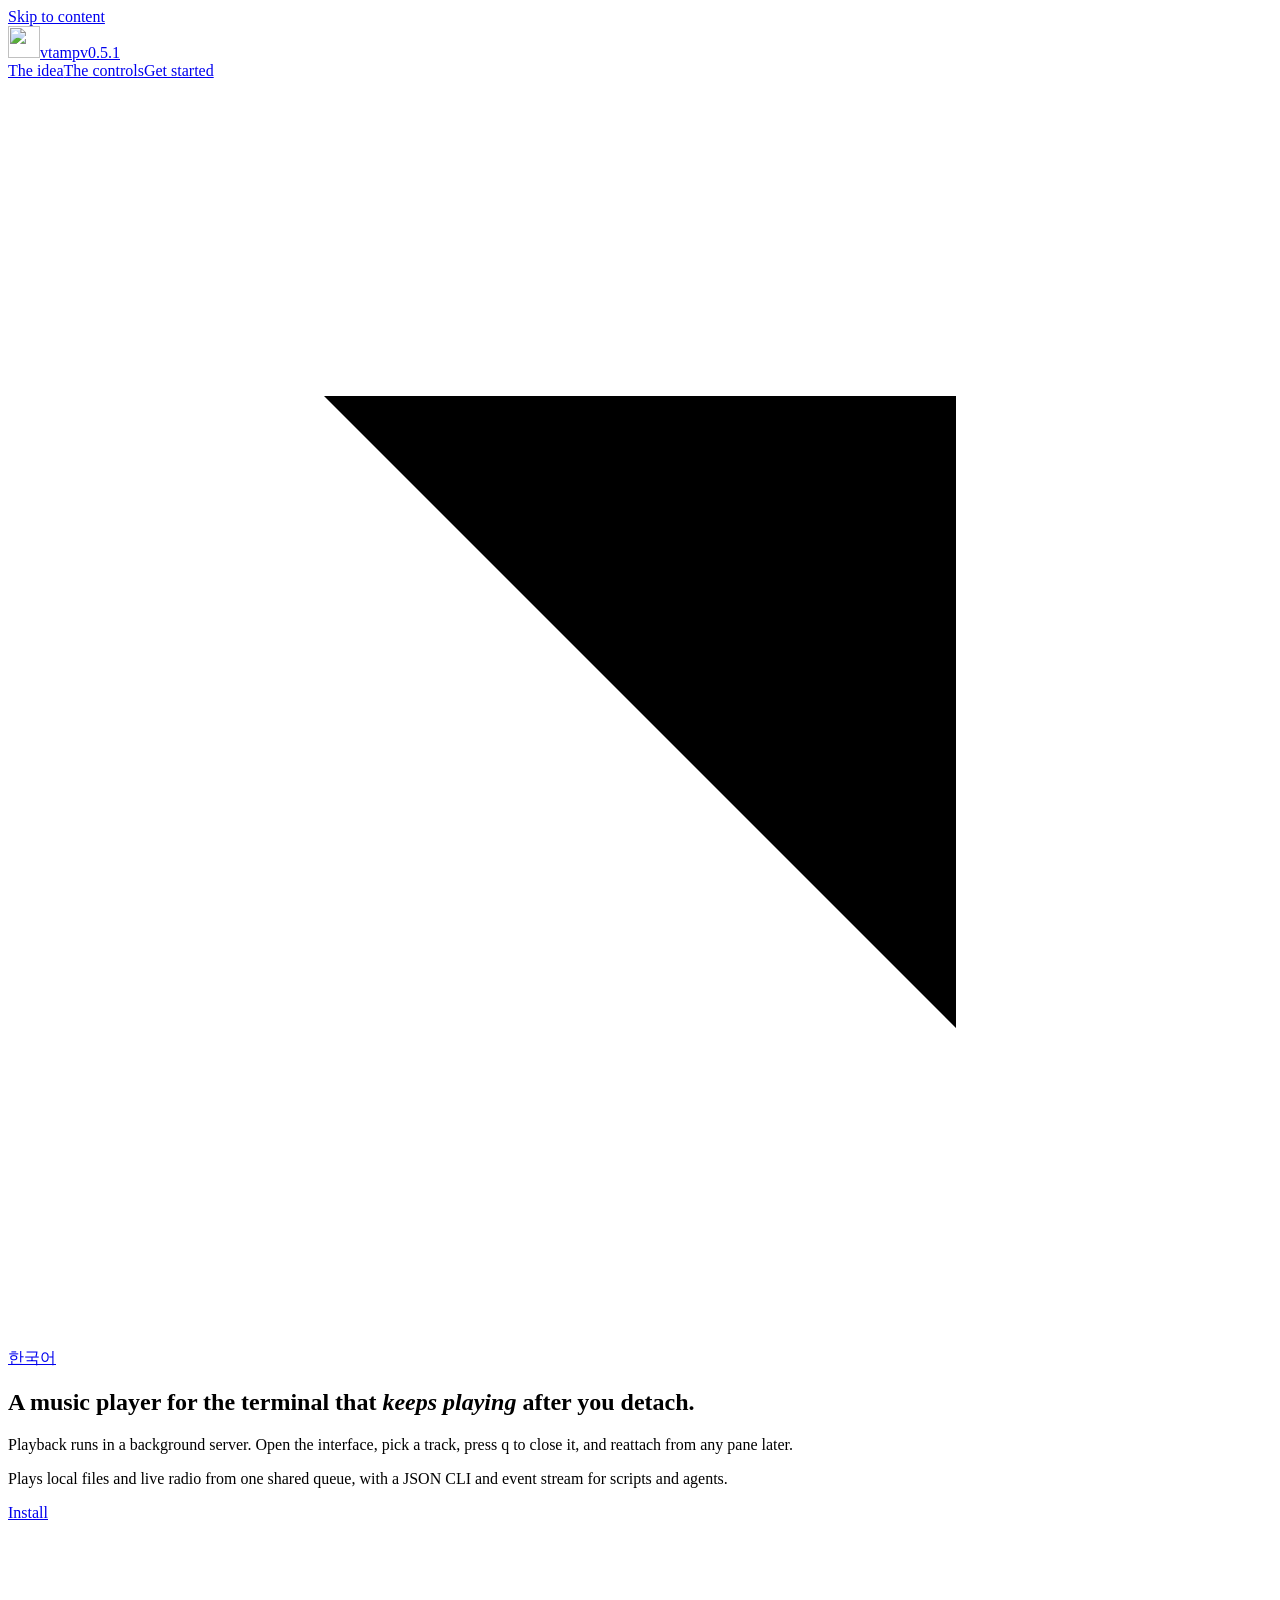
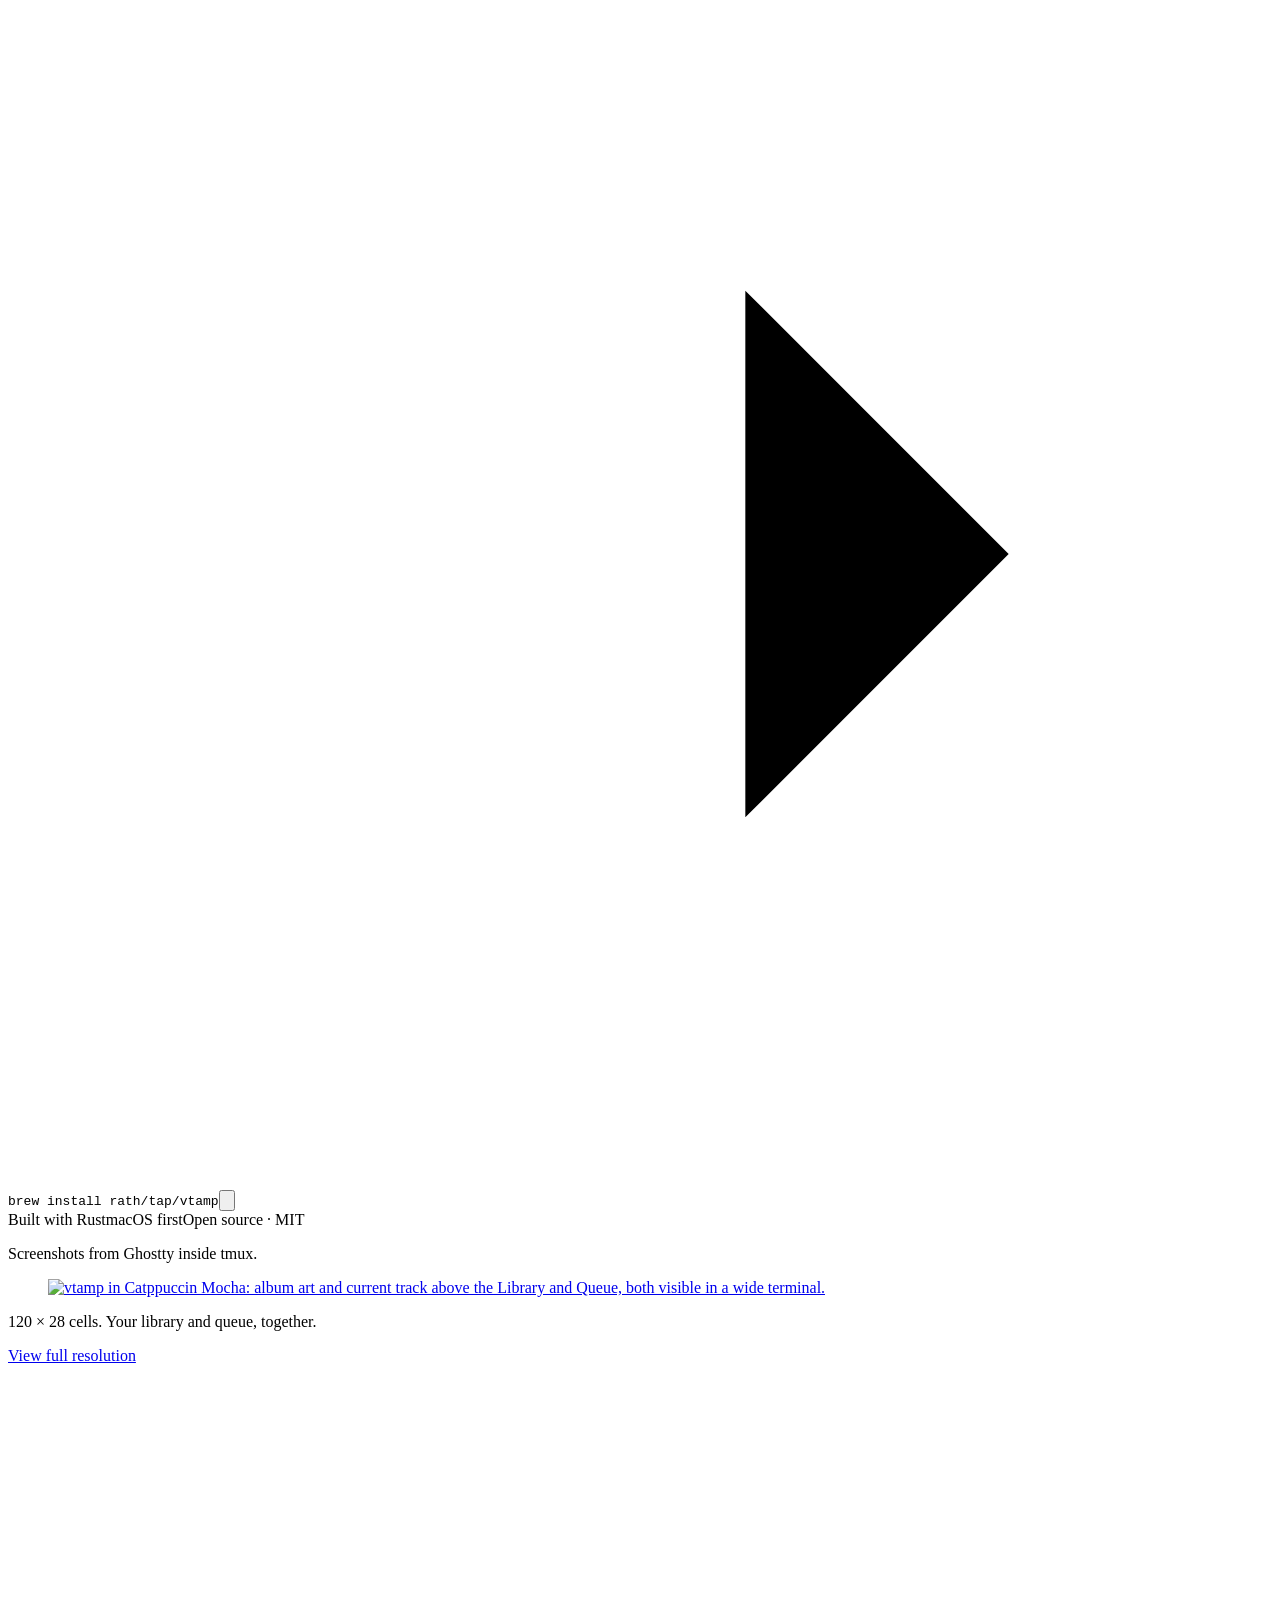
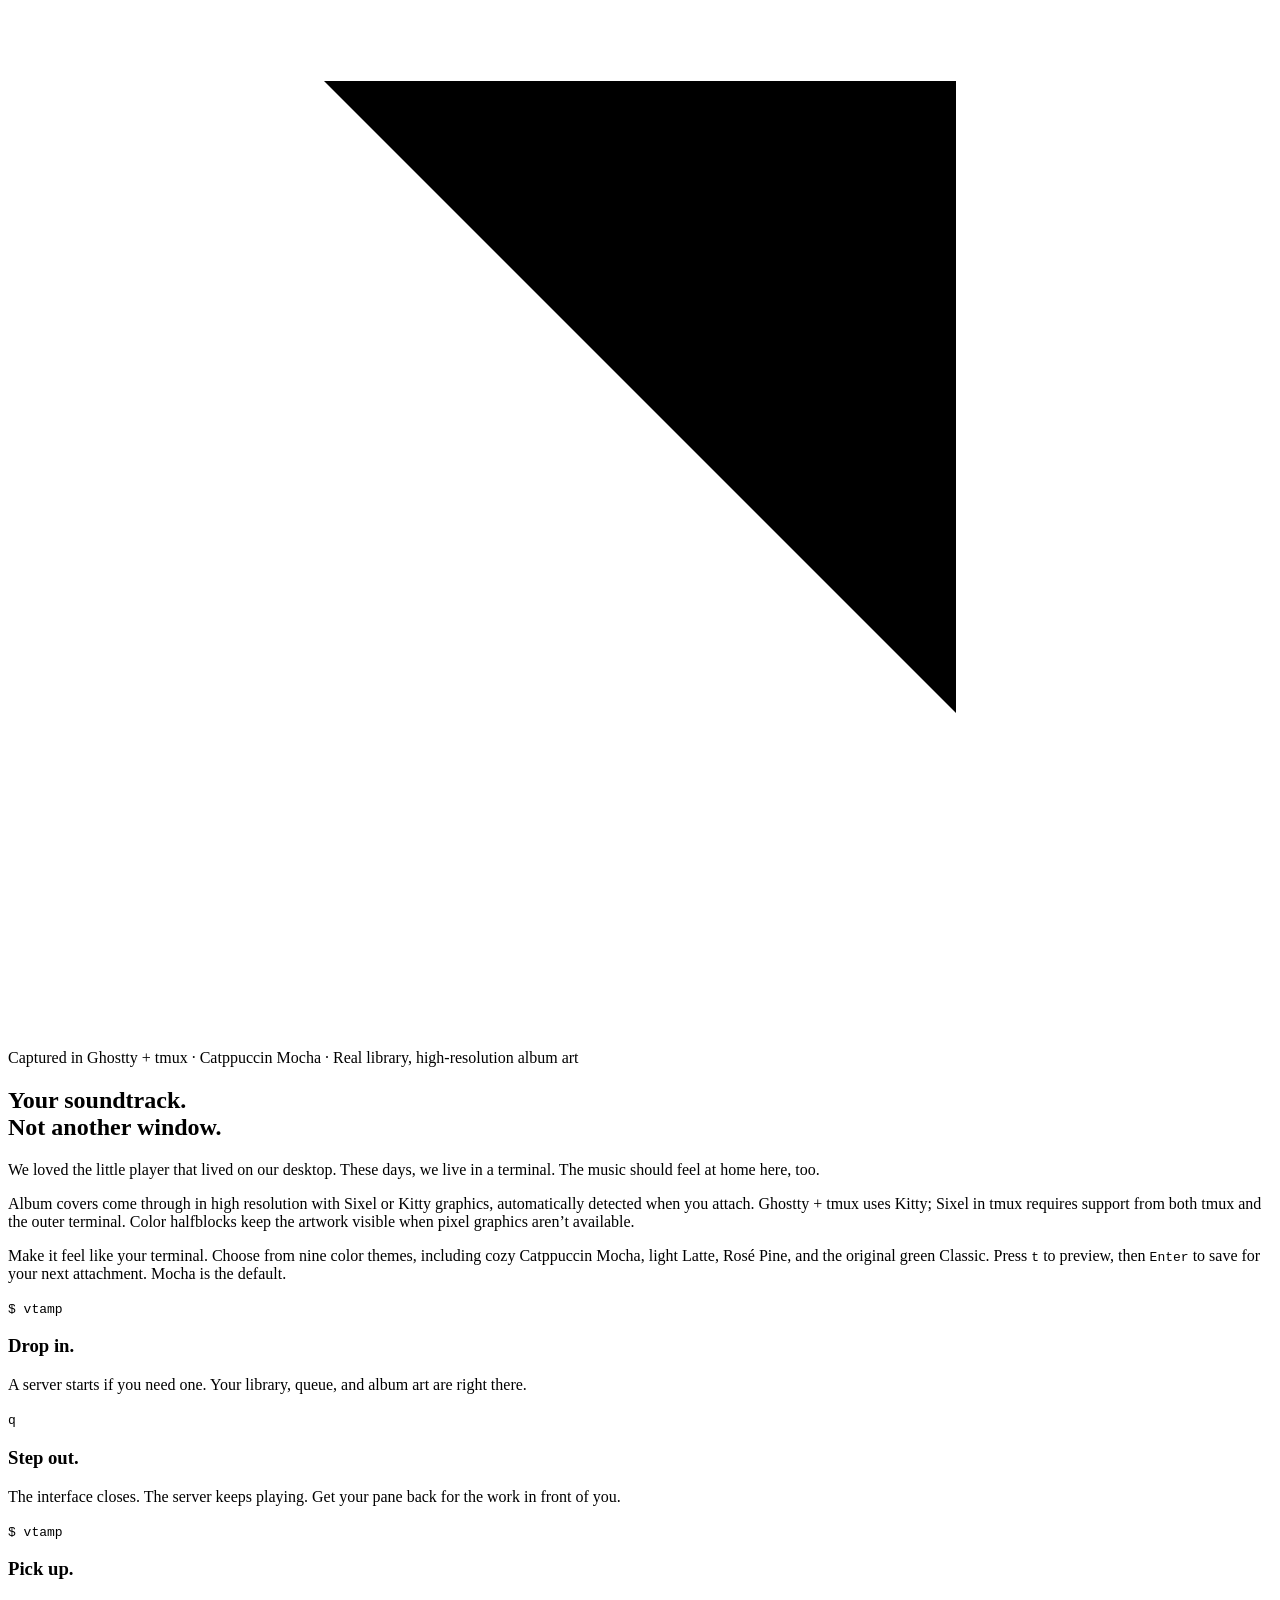
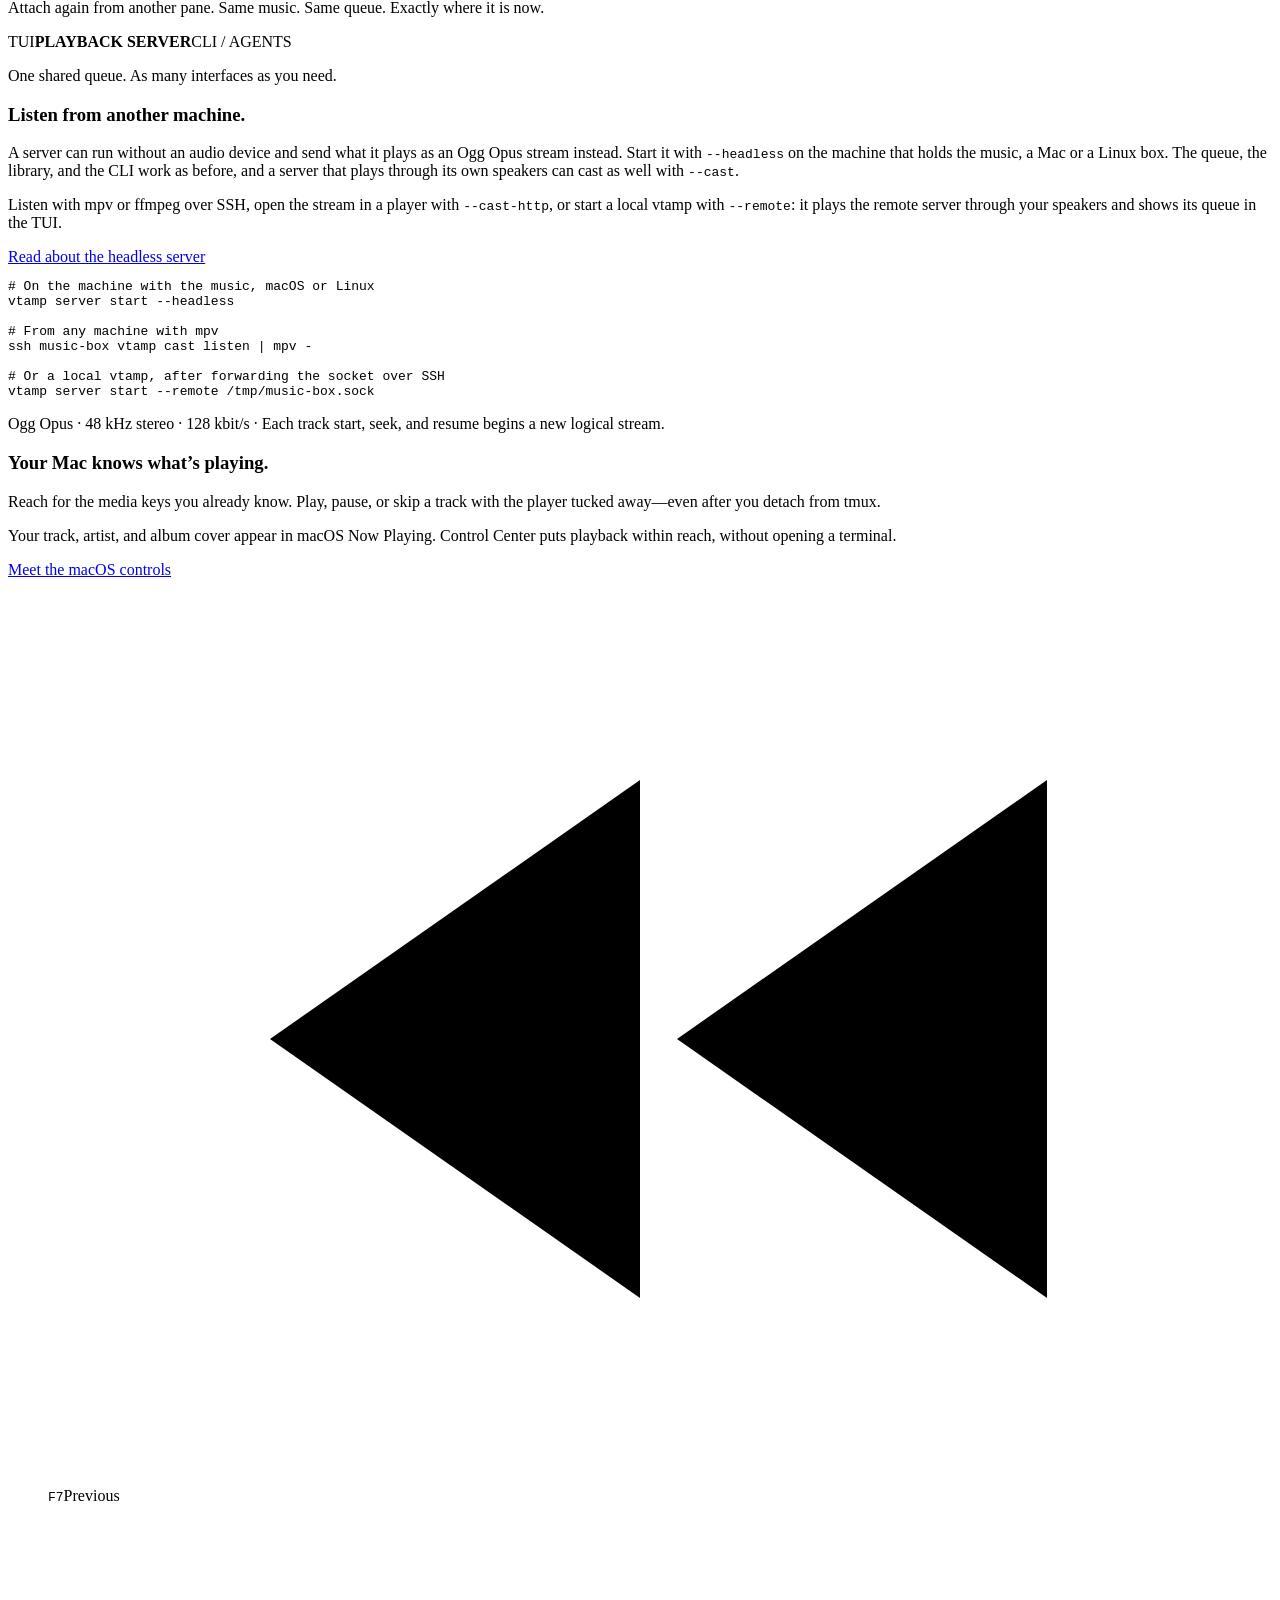
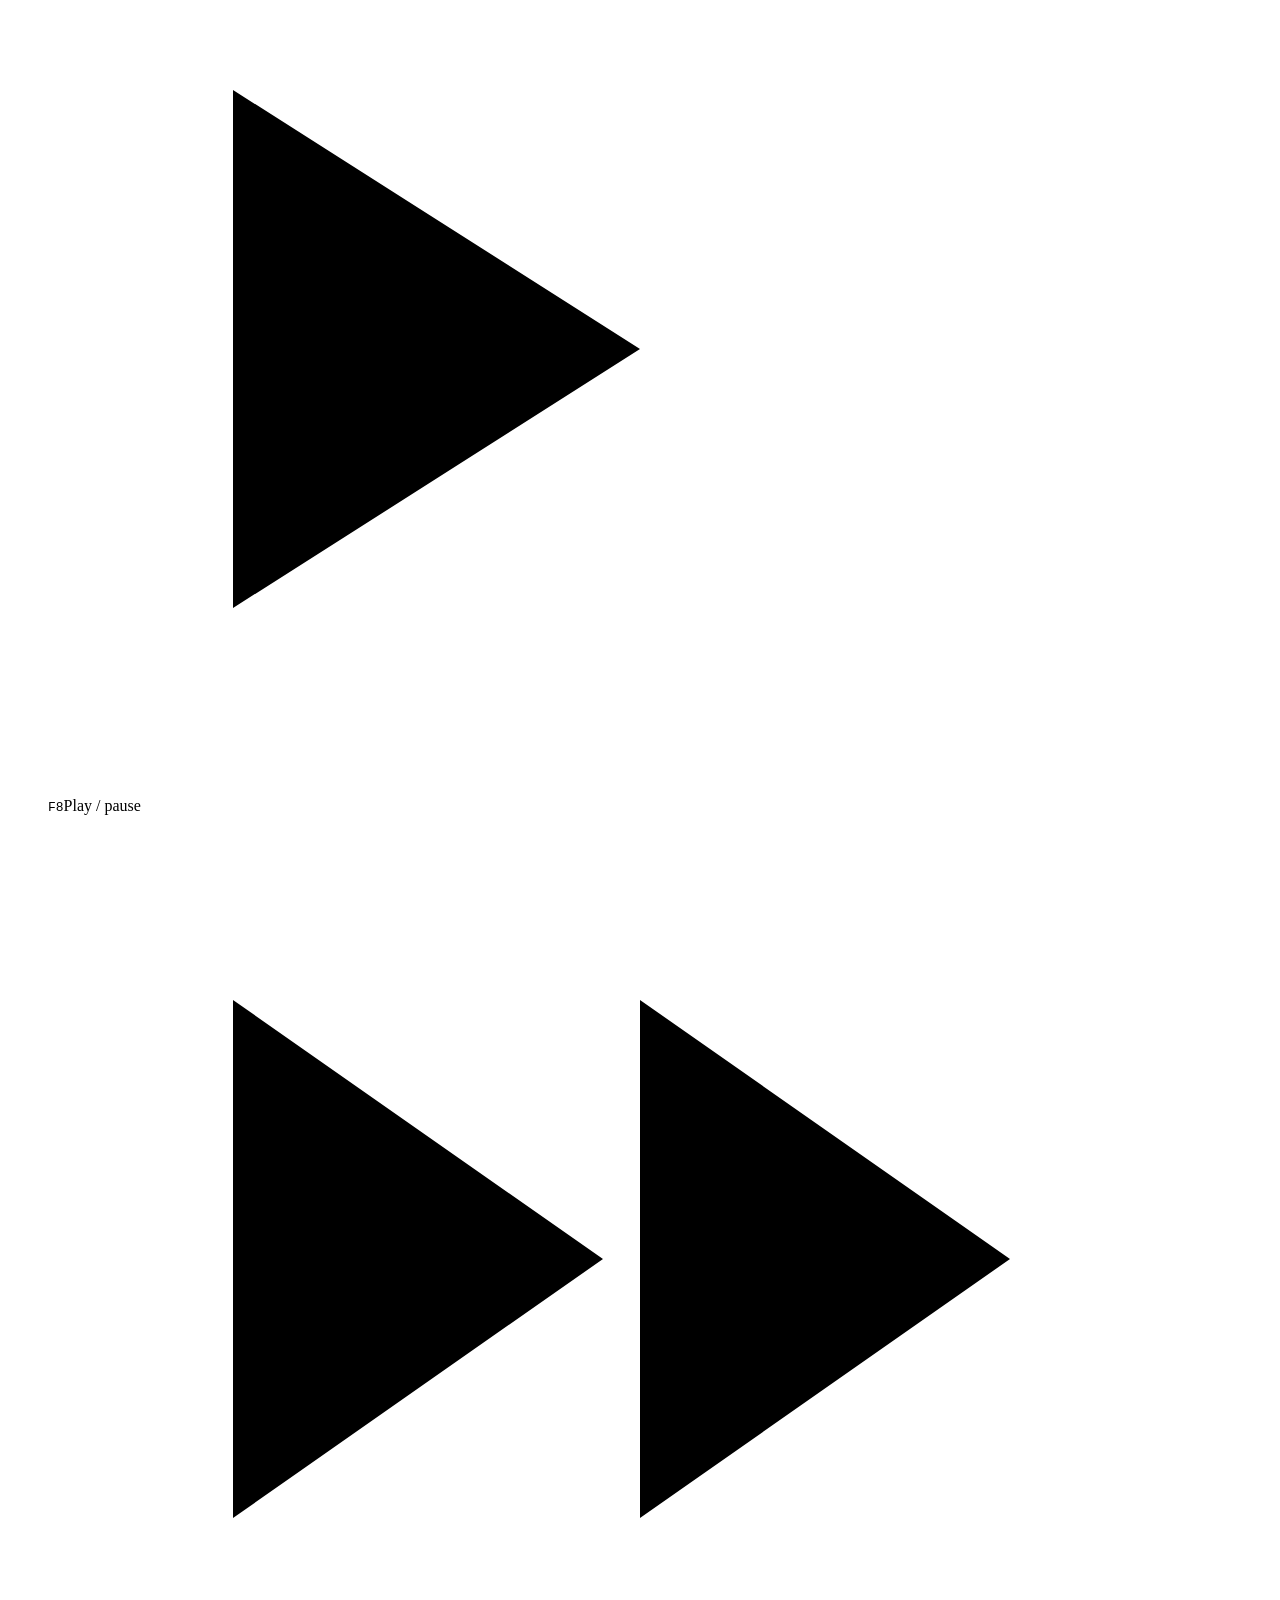
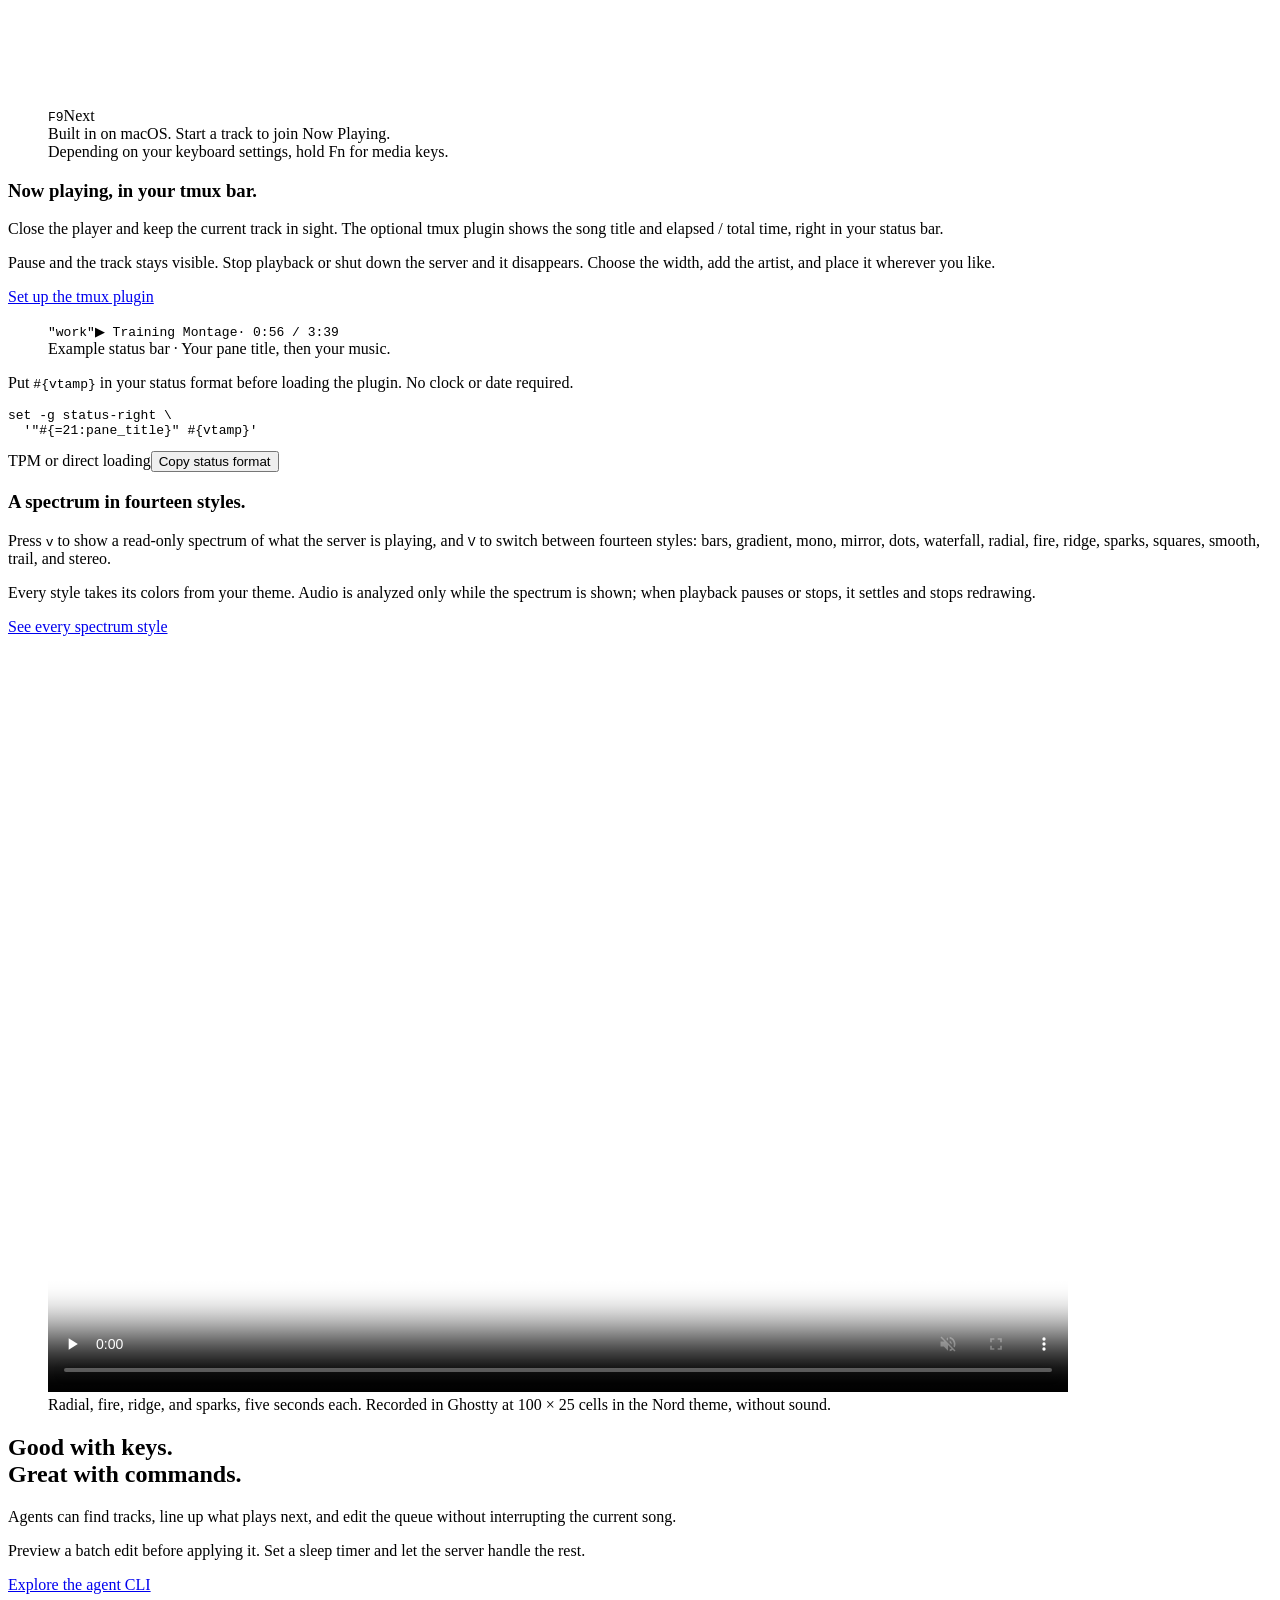
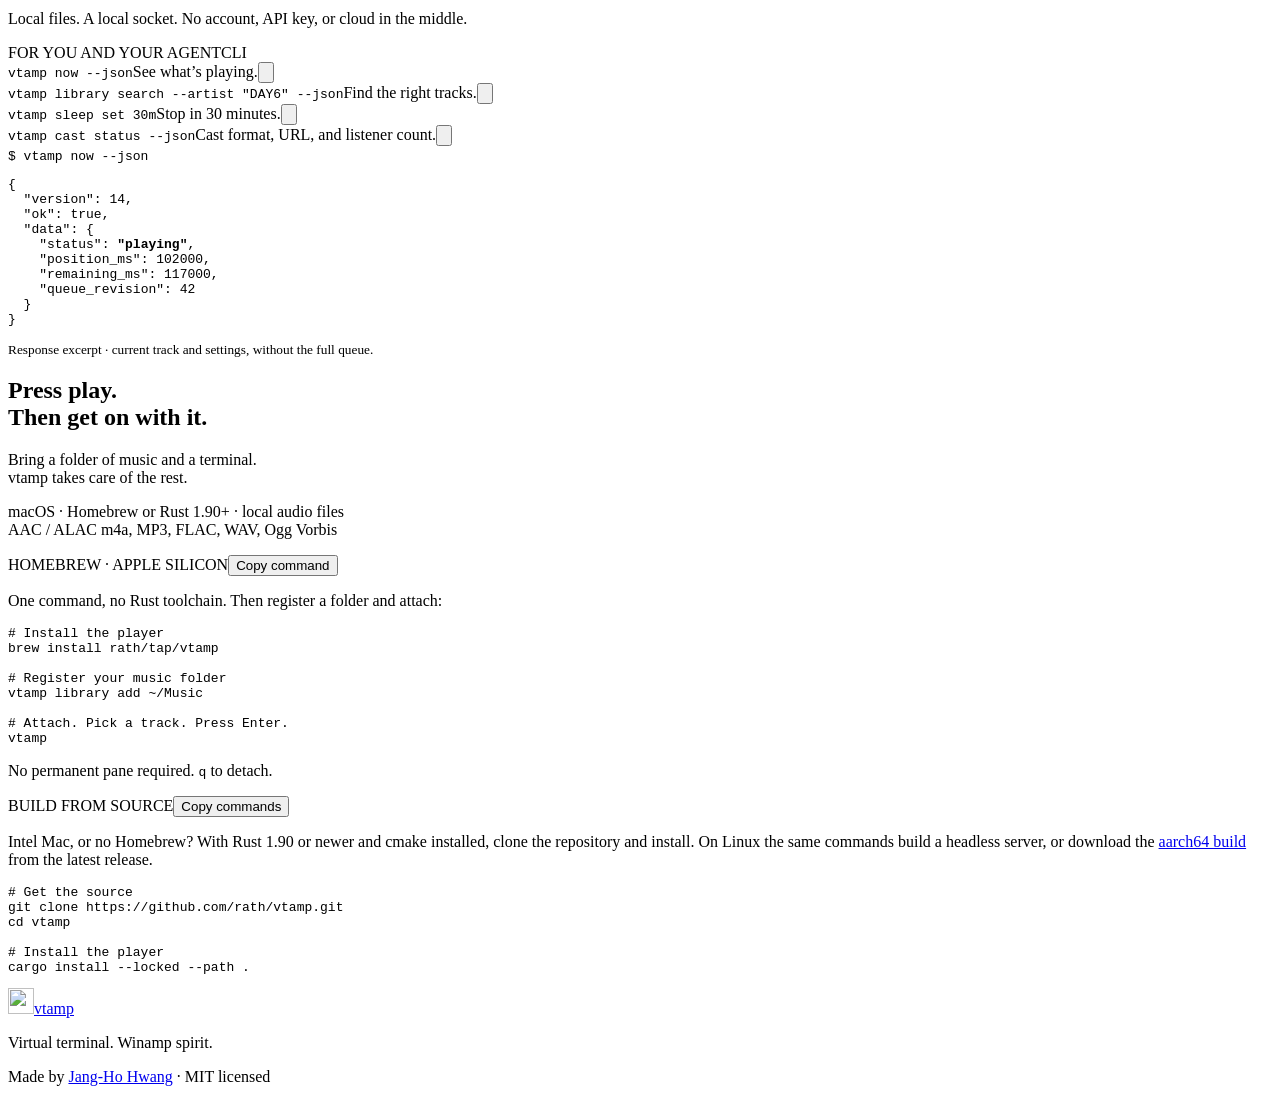
==== site/index.html @ 2ec2e431 "chore(release): prepare vtamp 0.5.1 - Bump the crate, the site badges, and the JSON-LD softwareVersi" ====
<!doctype html>
<html lang="en">
<head>
<meta charset="utf-8"><meta name="viewport" content="width=device-width, initial-scale=1"><meta name="theme-color" content="#171c18">
<meta name="description" content="vtamp is a detachable terminal music player. Local music, a persistent server, and a CLI for people, scripts, and agents. Built with Rust. macOS first.">
<title>vtamp · A music player for the terminal that keeps playing after you detach</title>
<link rel="canonical" href="https://vtamp.told.me/"><link rel="alternate" hreflang="en" href="https://vtamp.told.me/"><link rel="alternate" hreflang="ko" href="https://vtamp.told.me/ko/"><link rel="alternate" hreflang="x-default" href="https://vtamp.told.me/">
<meta property="og:type" content="website"><meta property="og:site_name" content="vtamp"><meta property="og:locale" content="en_US"><meta property="og:locale:alternate" content="ko_KR"><meta property="og:url" content="https://vtamp.told.me/"><meta property="og:title" content="vtamp · A music player for the terminal that keeps playing after you detach"><meta property="og:description" content="vtamp is a detachable terminal music player. Local music, a persistent server, and a CLI for people, scripts, and agents. Built with Rust. macOS first."><meta property="og:image" content="https://vtamp.told.me/og.png"><meta property="og:image:type" content="image/png"><meta property="og:image:width" content="1200"><meta property="og:image:height" content="630"><meta property="og:image:alt" content="vtamp: a music player for the terminal that keeps playing after you detach. The Homebrew install command above a terminal screenshot with album art and the current track."><meta name="twitter:card" content="summary_large_image">
<script type="application/ld+json">{"@context":"https://schema.org","@type":"SoftwareApplication","name":"vtamp","url":"https://vtamp.told.me/","inLanguage":"en","description":"vtamp is a detachable terminal music player. Local music, a persistent server, and a CLI for people, scripts, and agents. Built with Rust. macOS first.","applicationCategory":"MultimediaApplication","operatingSystem":"macOS","softwareVersion":"0.5.1","license":"https://github.com/rath/vtamp/blob/main/LICENSE","isAccessibleForFree":true,"offers":{"@type":"Offer","price":"0","priceCurrency":"USD"},"image":"https://vtamp.told.me/og.png","screenshot":"https://vtamp.told.me/screenshots/wide.png","downloadUrl":"https://github.com/rath/vtamp/releases/latest","installUrl":"https://vtamp.told.me/#install","sameAs":["https://github.com/rath/vtamp"],"author":{"@type":"Person","name":"Jang-Ho Hwang","url":"https://xrath.com"}}</script>
<link rel="icon" type="image/png" sizes="32x32" href="favicon-32.png"><link rel="icon" type="image/png" sizes="64x64" href="favicon-64.png"><link rel="apple-touch-icon" sizes="180x180" href="apple-touch-icon.png"><link rel="preload" href="fonts/SpaceGrotesk.ttf" as="font" type="font/ttf" crossorigin><link rel="stylesheet" href="style.css">
<script type="application/json" id="strings">{"pauseLabel":"Pause automatic slideshow","playLabel":"Start automatic slideshow","pause":"Pause","play":"Play","loading":"This screenshot is still loading. Please try again.","unavailable":"Screenshot unavailable","unavailableReload":"Screenshot unavailable. Please reload the page.","copied":"Command copied.","copyFallback":"Select and copy: ","videoPauseLabel":"Pause the spectrum recording","videoPlayLabel":"Play the spectrum recording"}</script><script src="app.js" defer></script>
</head>
<body>
<a class="skip-link" href="#main">Skip to content</a>
<header class="masthead wrap">
<a class="brand" href="#main" aria-label="vtamp home"><img src="mark.png" alt="" width="32" height="32">vtamp<span class="version">v0.5.1</span></a>
<nav aria-label="Main navigation"><a href="#how-it-works">The idea</a><a href="#commands">The controls</a><a class="nav-install" href="#install">Get started <svg viewBox="0 0 24 24" aria-hidden="true"><path d="M6 18 18 6M6 6h12v12"/></svg></a><a class="nav-lang" href="ko/" hreflang="ko" lang="ko">한국어</a></nav>
</header>
<main id="main">
<section class="hero wrap" aria-labelledby="headline">
<h1 id="headline">A music player for the terminal that <em>keeps playing</em> after you detach.</h1>
<div class="hero-copy">
<p class="lede">Playback runs in a background server. Open the interface, pick a track, press q to close it, and reattach from any pane later.</p>
<p class="intro">Plays local files and live radio from one shared queue, with a JSON CLI and event stream for scripts and agents.</p>
<a class="button primary" href="#install">Install <svg viewBox="0 0 24 24" aria-hidden="true"><path d="M5 12h14m-5-5 5 5-5 5"/></svg></a>
<div class="hero-install"><code>brew install rath/tap/vtamp</code><button class="copy-icon" data-copy="brew install rath/tap/vtamp" aria-label="Copy the Homebrew install command"><svg viewBox="0 0 24 24" aria-hidden="true"><rect x="8" y="8" width="11" height="12" rx="1"/><path d="M15 8V4H4v12h4"/></svg></button></div>
<div class="hero-facts"><span>Built with Rust</span><span>macOS first</span><span>Open source · MIT</span></div>
</div>
<div class="gallery" id="gallery" role="region" aria-roledescription="carousel" aria-label="vtamp in Ghostty and tmux">
<div class="gallery-toolbar">
<p>Screenshots from Ghostty inside tmux.</p>
<div class="gallery-controls" hidden>
<div class="gallery-selectors" role="group" aria-label="Choose a layout">
<button type="button" data-slide="0" aria-pressed="true" aria-controls="shot-wide">Wide</button>
<button type="button" data-slide="1" aria-pressed="false" aria-controls="shot-library">Compact Library</button>
<button type="button" data-slide="2" aria-pressed="false" aria-controls="shot-queue">Compact Queue</button>
</div>
<button type="button" id="gallery-rotation" aria-label="Pause automatic slideshow"><svg viewBox="0 0 24 24" aria-hidden="true"><path d="M8 5v14M16 5v14"/></svg><span>Pause</span></button>
</div>
</div>
<div class="gallery-stage">
<figure id="shot-wide" class="gallery-slide" role="group" aria-roledescription="slide" aria-label="1 of 3: Wide" data-caption="120 × 28 cells. Your library and queue, together.">
<a href="screenshots/wide.png" target="_blank" rel="noopener" aria-label="Open Wide screenshot at full resolution"><img src="screenshots/wide.png" width="2072" height="1048" fetchpriority="high" alt="vtamp in Catppuccin Mocha: album art and current track above the Library and Queue, both visible in a wide terminal."></a>
</figure>
<figure id="shot-library" class="gallery-slide" role="group" aria-roledescription="slide" aria-label="2 of 3: Compact Library" data-caption="100 × 24 cells. Less height. Still room for the cover and your library." hidden>
<a href="screenshots/compact-library.png" target="_blank" rel="noopener" aria-label="Open Compact Library screenshot at full resolution"><img data-src="screenshots/compact-library.png" width="1732" height="912" alt="A short terminal pane keeps the high-resolution album cover and current track on the left, with Library browsing on the right."></a>
</figure>
<figure id="shot-queue" class="gallery-slide" role="group" aria-roledescription="slide" aria-label="3 of 3: Compact Queue" data-caption="100 × 24 cells. Press Tab to bring your queue alongside the music." hidden>
<a href="screenshots/compact-queue.png" target="_blank" rel="noopener" aria-label="Open Compact Queue screenshot at full resolution"><img data-src="screenshots/compact-queue.png" width="1732" height="912" alt="The same short pane with Queue on the right. The album cover and playback information stay visible on the left."></a>
</figure>
</div>
<div class="gallery-caption">
<p id="gallery-description">120 × 28 cells. Your library and queue, together.</p>
<a id="gallery-original" href="screenshots/wide.png" target="_blank" rel="noopener">View full resolution <svg viewBox="0 0 24 24" aria-hidden="true"><path d="M6 18 18 6M6 6h12v12"/></svg></a>
</div>
<p class="gallery-note">Captured in Ghostty + tmux · Catppuccin Mocha · Real library, high-resolution album art</p>
<p class="sr-only" id="gallery-status" role="status"></p>
</div>
</section>
<section id="how-it-works" class="idea wrap" aria-labelledby="idea-heading">
<div class="idea-title"><h2 id="idea-heading">Your soundtrack.<br>Not another window.</h2><div><p>We loved the little player that lived on our desktop. These days, we live in a terminal. The music should feel at home here, too.</p><p>Album covers come through in high resolution with Sixel or Kitty graphics, automatically detected when you attach. Ghostty + tmux uses Kitty; Sixel in tmux requires support from both tmux and the outer terminal. Color halfblocks keep the artwork visible when pixel graphics aren’t available.</p><p>Make it feel like your terminal. Choose from nine color themes, including cozy Catppuccin Mocha, light Latte, Rosé Pine, and the original green Classic. Press <kbd>t</kbd> to preview, then <kbd>Enter</kbd> to save for your next attachment. Mocha is the default.</p></div></div>
<div class="lifecycle">
<div class="lifecycle-step"><code>$ vtamp</code><h3>Drop in.</h3><p>A server starts if you need one. Your library, queue, and album art are right there.</p></div>
<div class="lifecycle-step"><code>q</code><h3>Step out.</h3><p>The interface closes. The server keeps playing. Get your pane back for the work in front of you.</p></div>
<div class="lifecycle-step"><code>$ vtamp</code><h3>Pick up.</h3><p>Attach again from another pane. Same music. Same queue. Exactly where it is now.</p></div>
</div>
<div class="architecture"><span>TUI</span><span class="connector" aria-hidden="true"></span><strong>PLAYBACK SERVER</strong><span class="connector" aria-hidden="true"></span><span>CLI / AGENTS</span><p>One shared queue. As many interfaces as you need.</p></div>
<div class="cast-feature" aria-labelledby="cast-heading">
<div>
<h3 id="cast-heading">Listen from another machine.</h3>
<p>A server can run without an audio device and send what it plays as an Ogg Opus stream instead. Start it with <code>--headless</code> on the machine that holds the music, a Mac or a Linux box. The queue, the library, and the CLI work as before, and a server that plays through its own speakers can cast as well with <code>--cast</code>.</p>
<p>Listen with mpv or ffmpeg over SSH, open the stream in a player with <code>--cast-http</code>, or start a local vtamp with <code>--remote</code>: it plays the remote server through your speakers and shows its queue in the TUI.</p>
<a class="feature-guide" href="https://github.com/rath/vtamp#headless-server">Read about the headless server</a>
</div>
<div class="cast-example">
<pre><code><span class="comment"># On the machine with the music, macOS or Linux</span>
vtamp server start --headless

<span class="comment"># From any machine with mpv</span>
ssh music-box vtamp cast listen | mpv -

<span class="comment"># Or a local vtamp, after forwarding the socket over SSH</span>
vtamp server start --remote /tmp/music-box.sock</code></pre>
<p class="cast-example-foot">Ogg Opus · 48 kHz stereo · 128 kbit/s · Each track start, seek, and resume begins a new logical stream.</p>
</div>
</div>
<div class="media-feature" aria-labelledby="media-heading">
<div>
<h3 id="media-heading">Your Mac knows what’s playing.</h3>
<p>Reach for the media keys you already know. Play, pause, or skip a track with the player tucked away—even after you detach from tmux.</p>
<p>Your track, artist, and album cover appear in macOS Now Playing. Control Center puts playback within reach, without opening a terminal.</p>
<a class="feature-guide" href="https://github.com/rath/vtamp#macos-media-keys-and-now-playing">Meet the macOS controls</a>
</div>
<figure class="media-keyboard">
<div class="media-keys">
<div><kbd><svg viewBox="0 0 32 24" aria-hidden="true"><path d="M5 5v14M16 5 6 12l10 7V5Zm11 0-10 7 10 7V5Z"/></svg>F7</kbd><span>Previous</span></div>
<div><kbd><svg viewBox="0 0 32 24" aria-hidden="true"><path d="m5 5 11 7-11 7V5Zm17 0v14m5-14v14"/></svg>F8</kbd><span>Play / pause</span></div>
<div><kbd><svg viewBox="0 0 32 24" aria-hidden="true"><path d="M27 5v14M16 5l10 7-10 7V5ZM5 5l10 7-10 7V5Z"/></svg>F9</kbd><span>Next</span></div>
</div>
<figcaption>Built in on macOS. Start a track to join Now Playing.<br>Depending on your keyboard settings, hold Fn for media keys.</figcaption>
</figure>
</div>
<div class="tmux-feature" aria-labelledby="tmux-heading">
<div>
<h3 id="tmux-heading">Now playing, in your tmux bar.</h3>
<p>Close the player and keep the current track in sight. The optional tmux plugin shows the song title and elapsed / total time, right in your status bar.</p>
<p>Pause and the track stays visible. Stop playback or shut down the server and it disappears. Choose the width, add the artist, and place it wherever you like.</p>
<a class="tmux-guide" href="https://github.com/rath/vtamp#tmux-status-bar">Set up the tmux plugin</a>
</div>
<div class="tmux-example">
<figure>
<div class="tmux-status" aria-label="Example: pane title work, playing Training Montage, 56 seconds of 3 minutes 39 seconds"><code class="tmux-pane">&quot;work&quot;</code><code class="tmux-track">▶ Training Montage</code><code class="tmux-time">· 0:56 / 3:39</code></div>
<figcaption>Example status bar · Your pane title, then your music.</figcaption>
</figure>
<p>Put <code>#{vtamp}</code> in your status format before loading the plugin. No clock or date required.</p>
<pre><code>set -g status-right \
  '&quot;#{=21:pane_title}&quot; #{vtamp}'</code></pre>
<div class="tmux-example-foot"><span>TPM or direct loading</span><button type="button" class="copy-text" data-copy="set -g status-right '&quot;#{=21:pane_title}&quot; #{vtamp}'" aria-label="Copy tmux status format">Copy status format</button></div>
</div>
</div>
<div class="spectrum-feature" aria-labelledby="spectrum-heading">
<div>
<h3 id="spectrum-heading">A spectrum in fourteen styles.</h3>
<p>Press <code>v</code> to show a read-only spectrum of what the server is playing, and <code>V</code> to switch between fourteen styles: bars, gradient, mono, mirror, dots, waterfall, radial, fire, ridge, sparks, squares, smooth, trail, and stereo.</p>
<p>Every style takes its colors from your theme. Audio is analyzed only while the spectrum is shown; when playback pauses or stops, it settles and stops redrawing.</p>
<a class="feature-guide" href="https://github.com/rath/vtamp#see-the-music">See every spectrum style</a>
</div>
<figure class="spectrum-example">
<video id="spectrum-video" width="1020" height="740" poster="media/spectrum-styles.webp" preload="none" muted loop playsinline controls aria-label="Recording of the spectrum panel switching from radial to fire, ridge, and sparks"><source src="media/spectrum-styles.mp4" type="video/mp4"></video>
<button type="button" id="spectrum-toggle" aria-label="Pause the spectrum recording" hidden><svg viewBox="0 0 24 24" aria-hidden="true"><path d="M8 5v14M16 5v14"/></svg><span>Pause</span></button>
<figcaption>Radial, fire, ridge, and sparks, five seconds each. Recorded in Ghostty at 100 × 25 cells in the Nord theme, without sound.</figcaption>
</figure>
</div>
</section>
<section id="commands" class="commands wrap" aria-labelledby="commands-heading">
<div class="commands-copy"><h2 id="commands-heading">Good with keys.<br>Great with commands.</h2><p>Agents can find tracks, line up what plays next, and edit the queue without interrupting the current song.</p><p>Preview a batch edit before applying it. Set a sleep timer and let the server handle the rest.</p><a class="feature-guide" href="https://github.com/rath/vtamp#for-scripts-and-agents">Explore the agent CLI</a><p class="aside">Local files. A local socket. No account, API key, or cloud in the middle.</p></div>
<div class="command-sheet">
<div class="sheet-heading"><span>FOR YOU AND YOUR AGENT</span><span>CLI</span></div>
<div class="command-row"><code>vtamp now --json</code><span>See what’s playing.</span><button class="copy-icon" data-copy="vtamp now --json" aria-label="Copy vtamp now --json"><svg viewBox="0 0 24 24" aria-hidden="true"><rect x="8" y="8" width="11" height="12" rx="1"/><path d="M15 8V4H4v12h4"/></svg></button></div>
<div class="command-row"><code>vtamp library search --artist &quot;DAY6&quot; --json</code><span>Find the right tracks.</span><button class="copy-icon" data-copy="vtamp library search --artist &quot;DAY6&quot; --json" aria-label="Copy vtamp library search --artist &quot;DAY6&quot; --json"><svg viewBox="0 0 24 24" aria-hidden="true"><rect x="8" y="8" width="11" height="12" rx="1"/><path d="M15 8V4H4v12h4"/></svg></button></div>
<div class="command-row"><code>vtamp sleep set 30m</code><span>Stop in 30 minutes.</span><button class="copy-icon" data-copy="vtamp sleep set 30m" aria-label="Copy vtamp sleep set 30m"><svg viewBox="0 0 24 24" aria-hidden="true"><rect x="8" y="8" width="11" height="12" rx="1"/><path d="M15 8V4H4v12h4"/></svg></button></div>
<div class="command-row"><code>vtamp cast status --json</code><span>Cast format, URL, and listener count.</span><button class="copy-icon" data-copy="vtamp cast status --json" aria-label="Copy vtamp cast status --json"><svg viewBox="0 0 24 24" aria-hidden="true"><rect x="8" y="8" width="11" height="12" rx="1"/><path d="M15 8V4H4v12h4"/></svg></button></div>
<div class="json-example"><code>$ vtamp now --json</code><pre aria-label="Abbreviated example JSON response">{
  <span>"version"</span>: 14,
  <span>"ok"</span>: true,
  <span>"data"</span>: {
    <span>"status"</span>: <b>"playing"</b>,
    <span>"position_ms"</span>: 102000,
    <span>"remaining_ms"</span>: 117000,
    <span>"queue_revision"</span>: 42
  }
}</pre><small>Response excerpt · current track and settings, without the full queue.</small></div>
</div>
</section>
<section id="install" class="install wrap" aria-labelledby="install-heading">
<div><h2 id="install-heading">Press play.<br>Then get on with it.</h2><p>Bring a folder of music and a terminal.<br>vtamp takes care of the rest.</p><p class="requirements">macOS · Homebrew or Rust 1.90+ · local audio files<br>AAC / ALAC m4a, MP3, FLAC, WAV, Ogg Vorbis</p></div>
<div class="install-options">
<div class="install-code"><div class="install-heading"><span>HOMEBREW · APPLE SILICON</span><button class="copy-text" data-copy="brew install rath/tap/vtamp" aria-label="Copy the Homebrew install command">Copy command</button></div><p>One command, no Rust toolchain. Then register a folder and attach:</p><pre><code><span class="comment"># Install the player</span>
brew install rath/tap/vtamp

<span class="comment"># Register your music folder</span>
vtamp library add ~/Music

<span class="comment"># Attach. Pick a track. Press Enter.</span>
vtamp</code></pre><p class="install-foot">No permanent pane required. <kbd>q</kbd> to detach.</p></div>
<div class="install-code"><div class="install-heading"><span>BUILD FROM SOURCE</span><button class="copy-text" data-copy="git clone https://github.com/rath/vtamp.git&#10;cd vtamp&#10;cargo install --locked --path ." aria-label="Copy the source build commands">Copy commands</button></div><p>Intel Mac, or no Homebrew? With Rust 1.90 or newer and cmake installed, clone the repository and install. On Linux the same commands build a headless server, or download the <a href="https://github.com/rath/vtamp/releases/latest">aarch64 build</a> from the latest release.</p><pre><code><span class="comment"># Get the source</span>
git clone https://github.com/rath/vtamp.git
cd vtamp

<span class="comment"># Install the player</span>
cargo install --locked --path .</code></pre></div>
</div>
</section>
</main>
<footer class="footer wrap"><a class="brand" href="#main"><img src="mark.png" alt="" width="26" height="26">vtamp</a><p>Virtual terminal. Winamp spirit.</p><span>Made by <a href="https://xrath.com">Jang-Ho Hwang</a> · MIT licensed</span></footer>
<div class="copy-feedback" id="copy-feedback" role="status" aria-live="polite"></div>
</body>
</html>
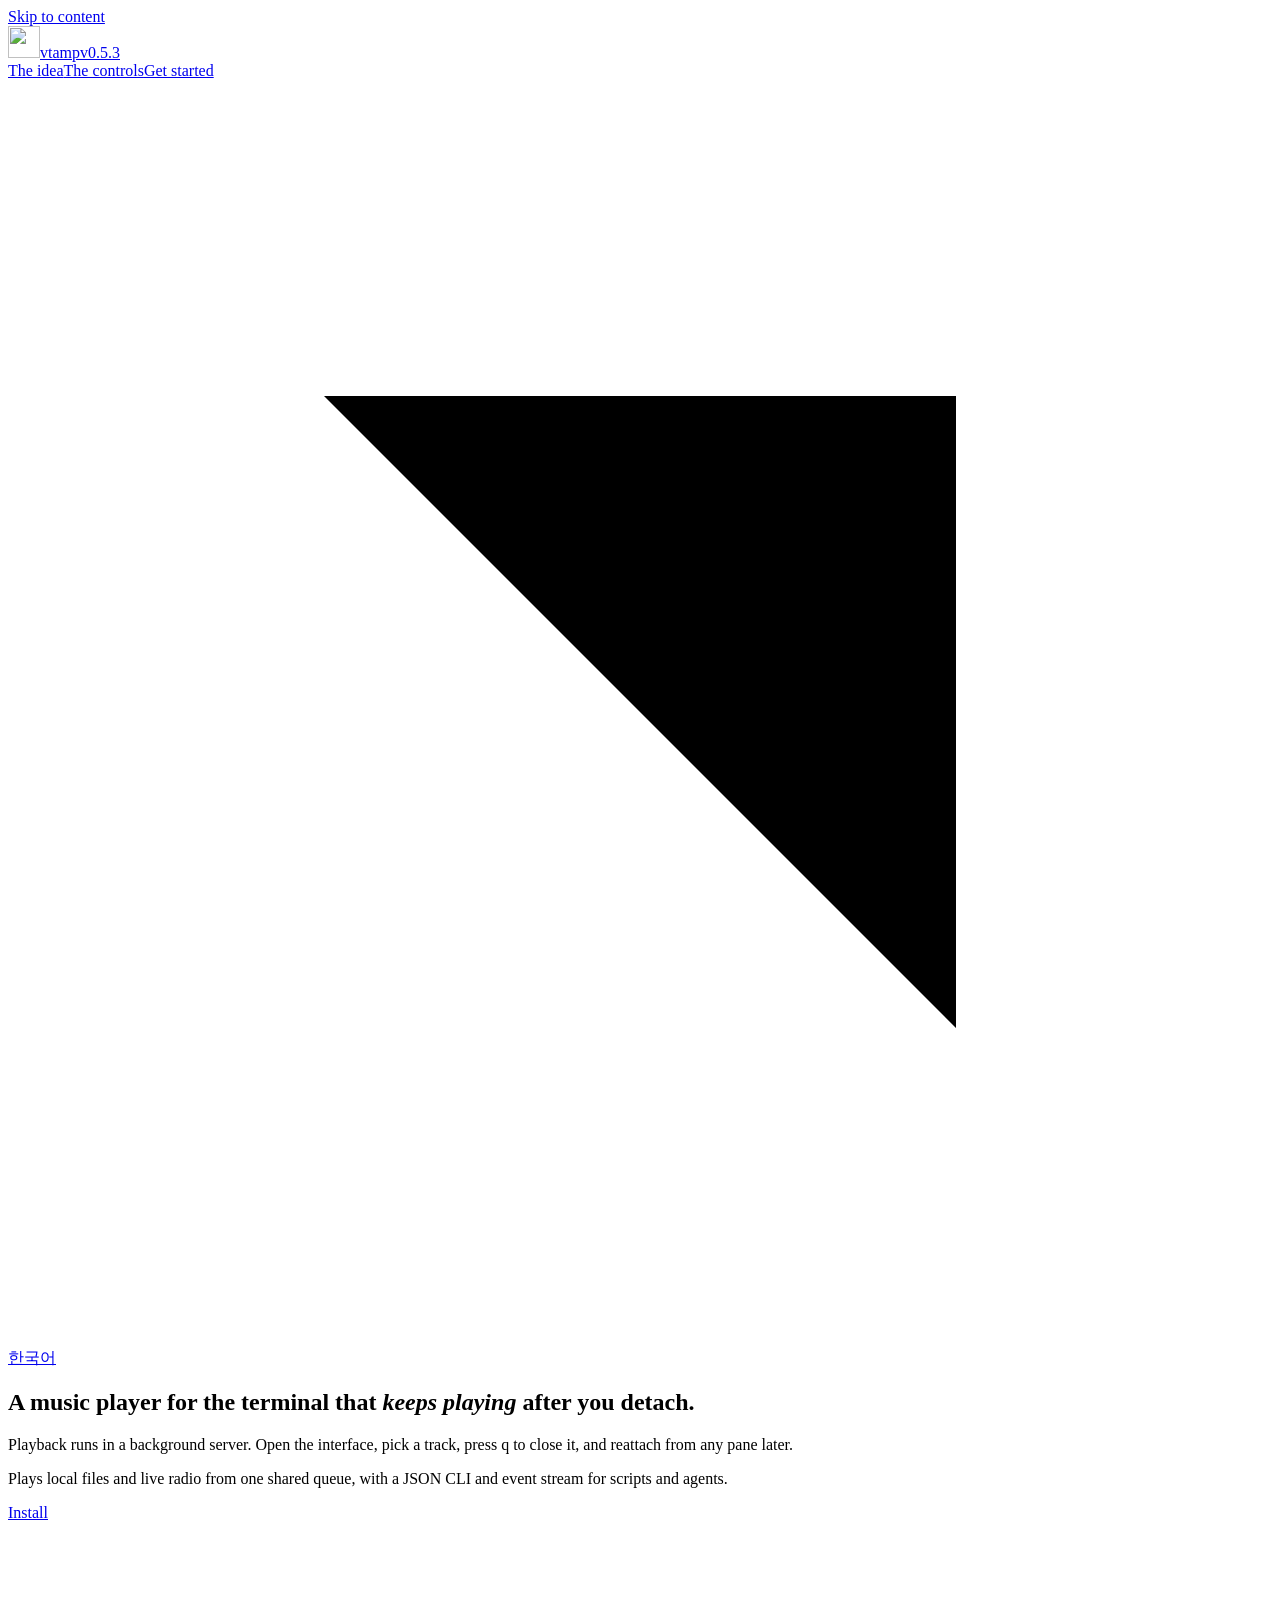
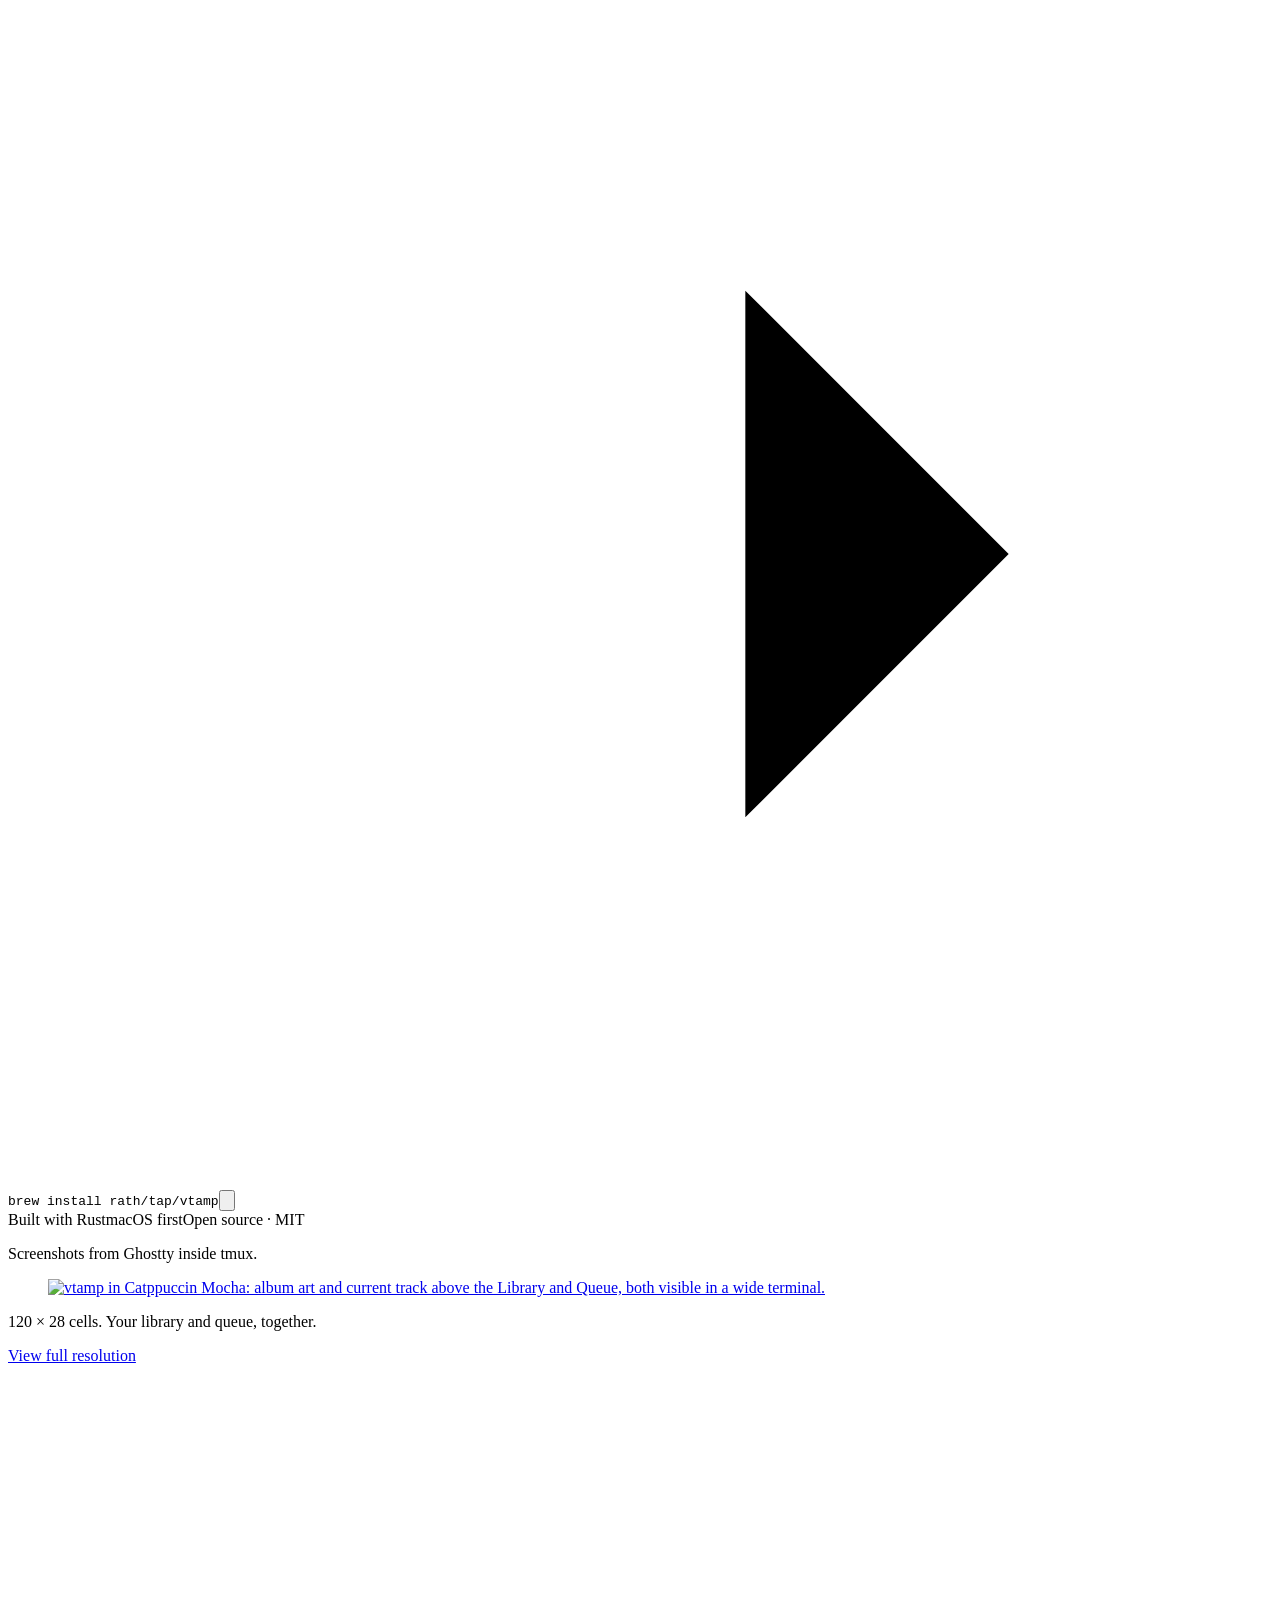
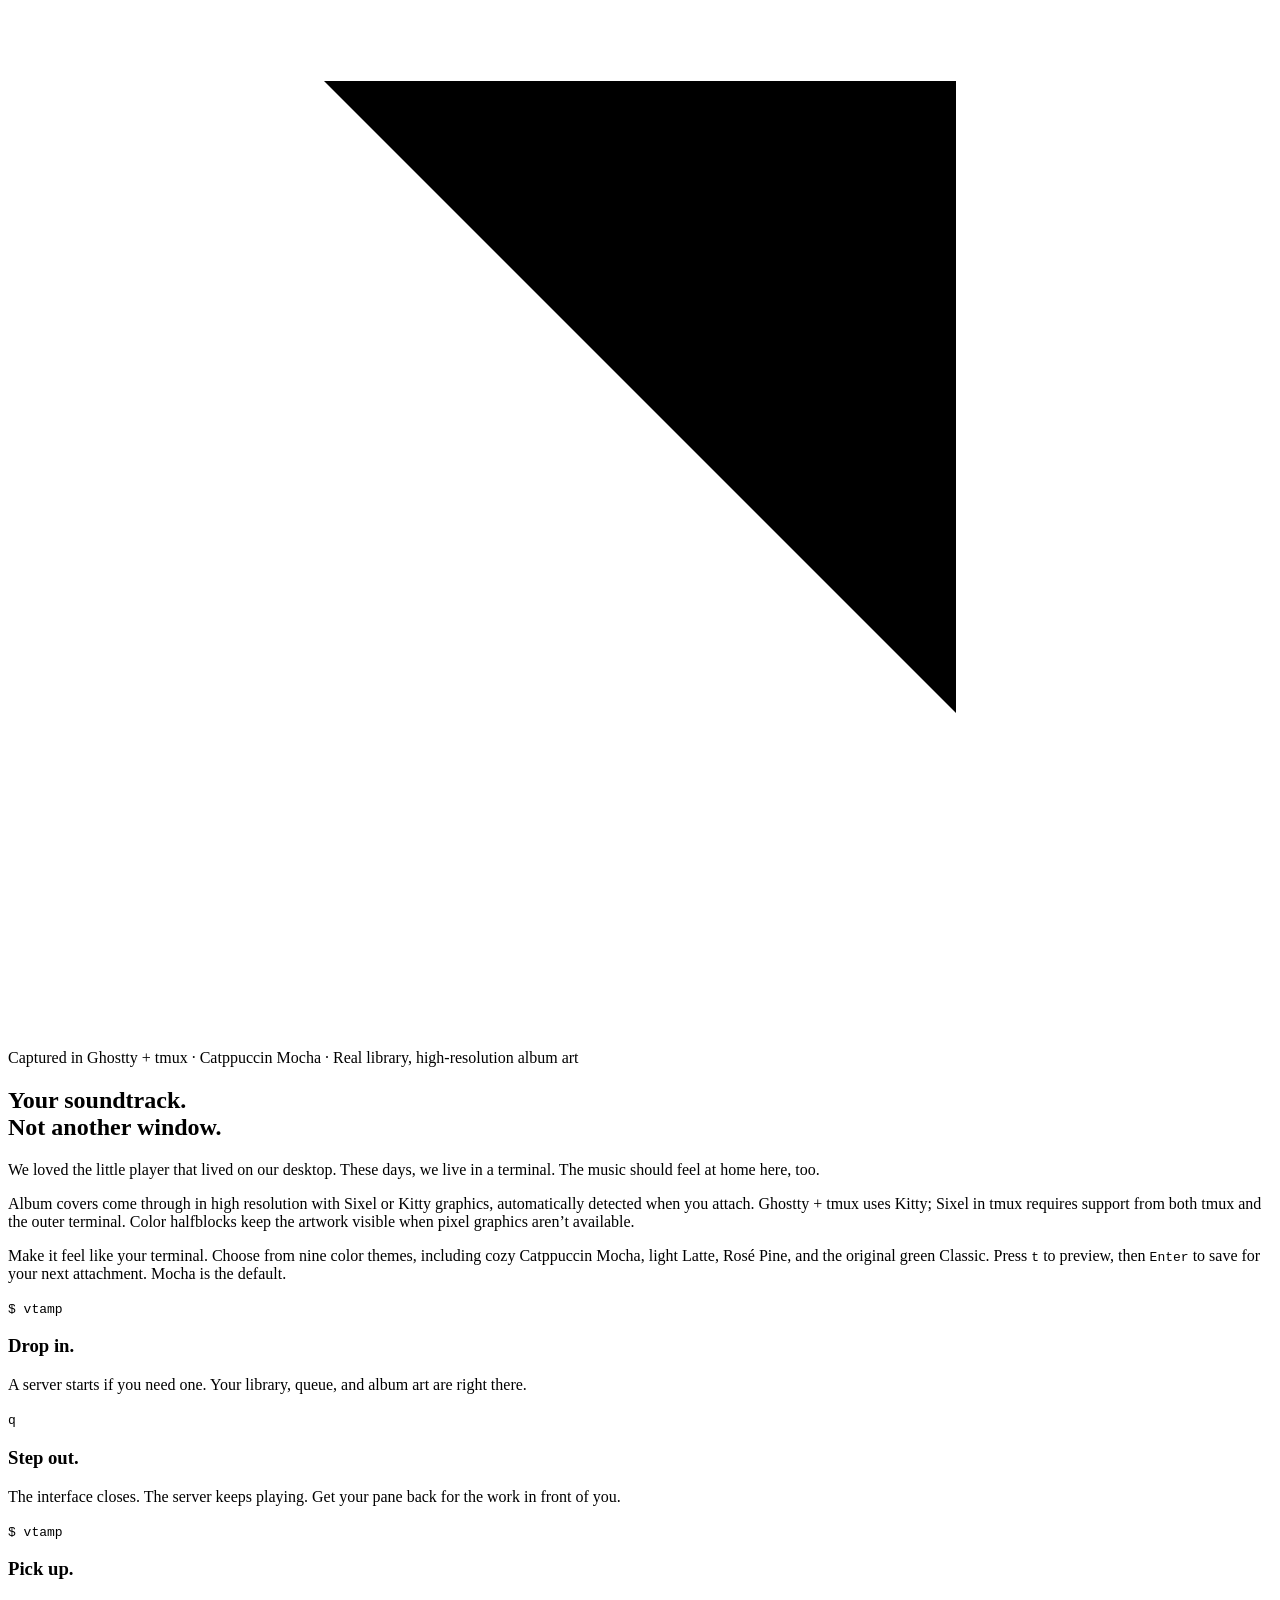
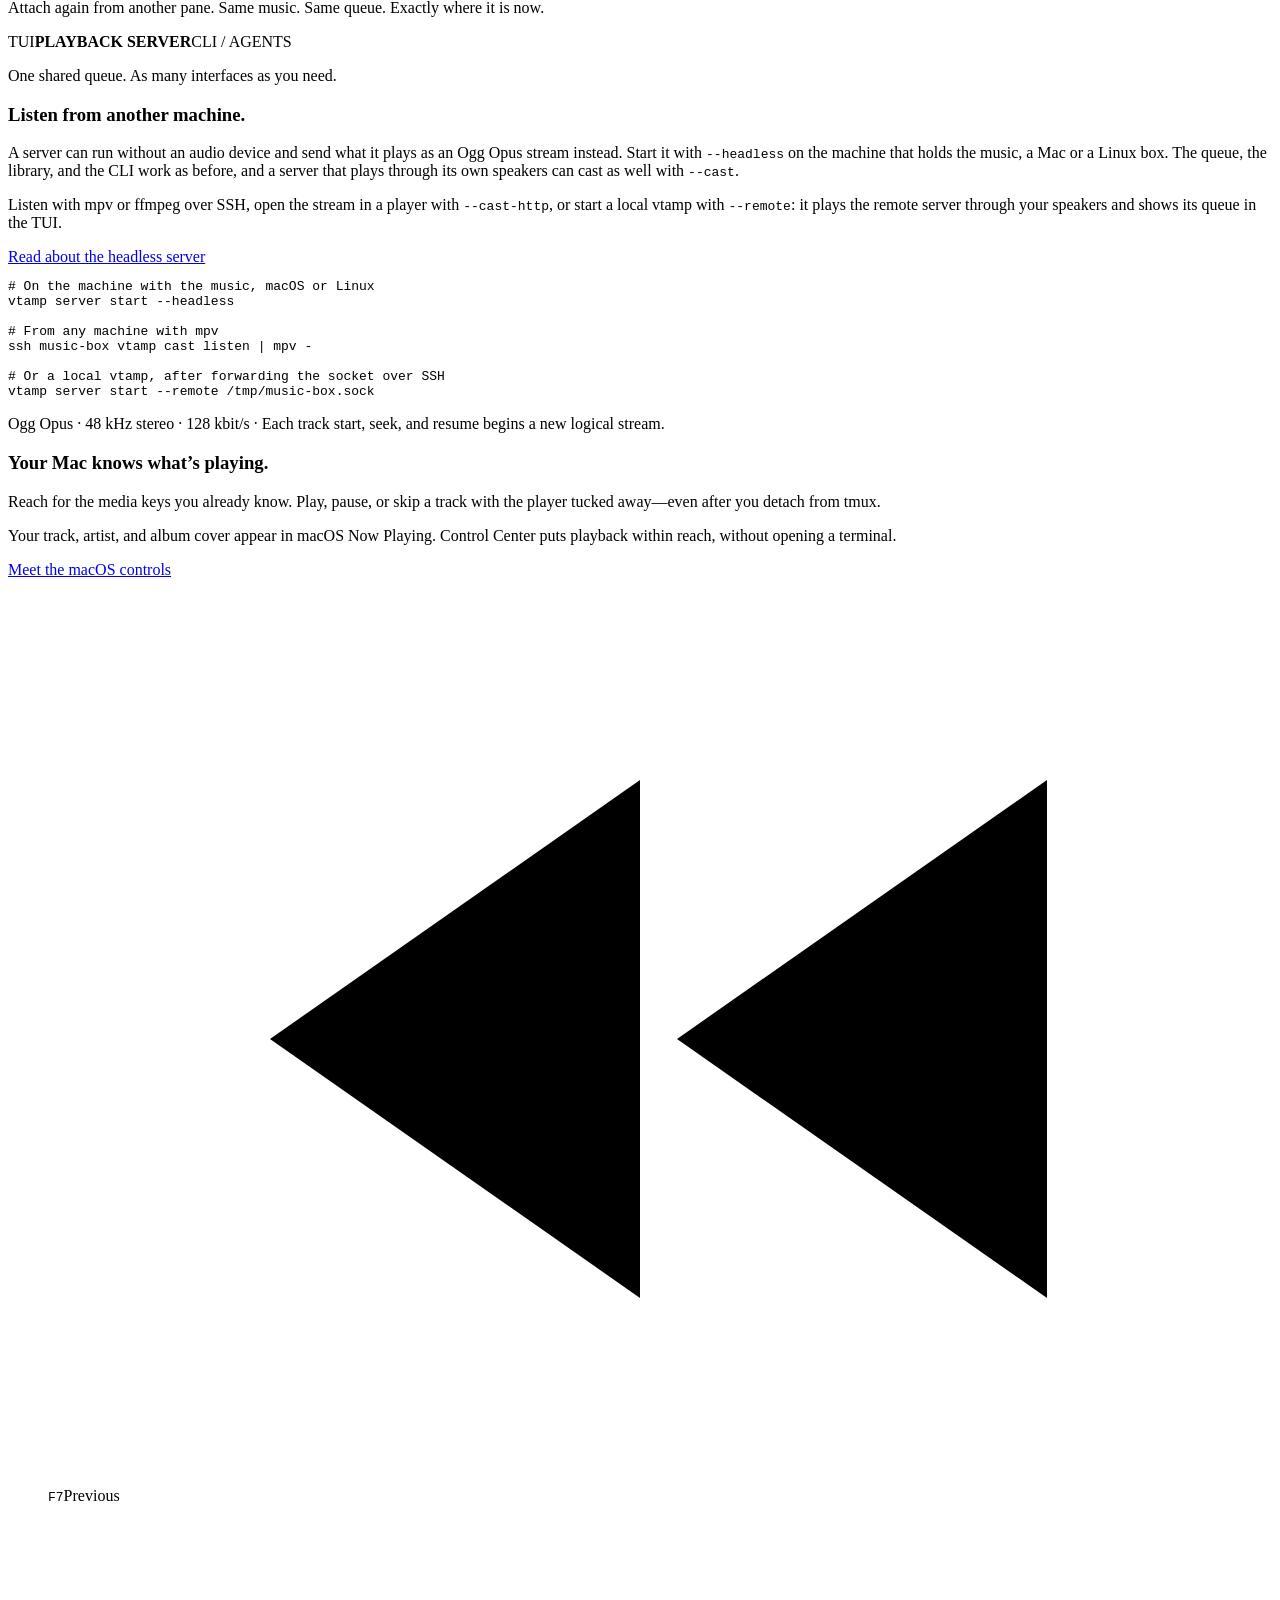
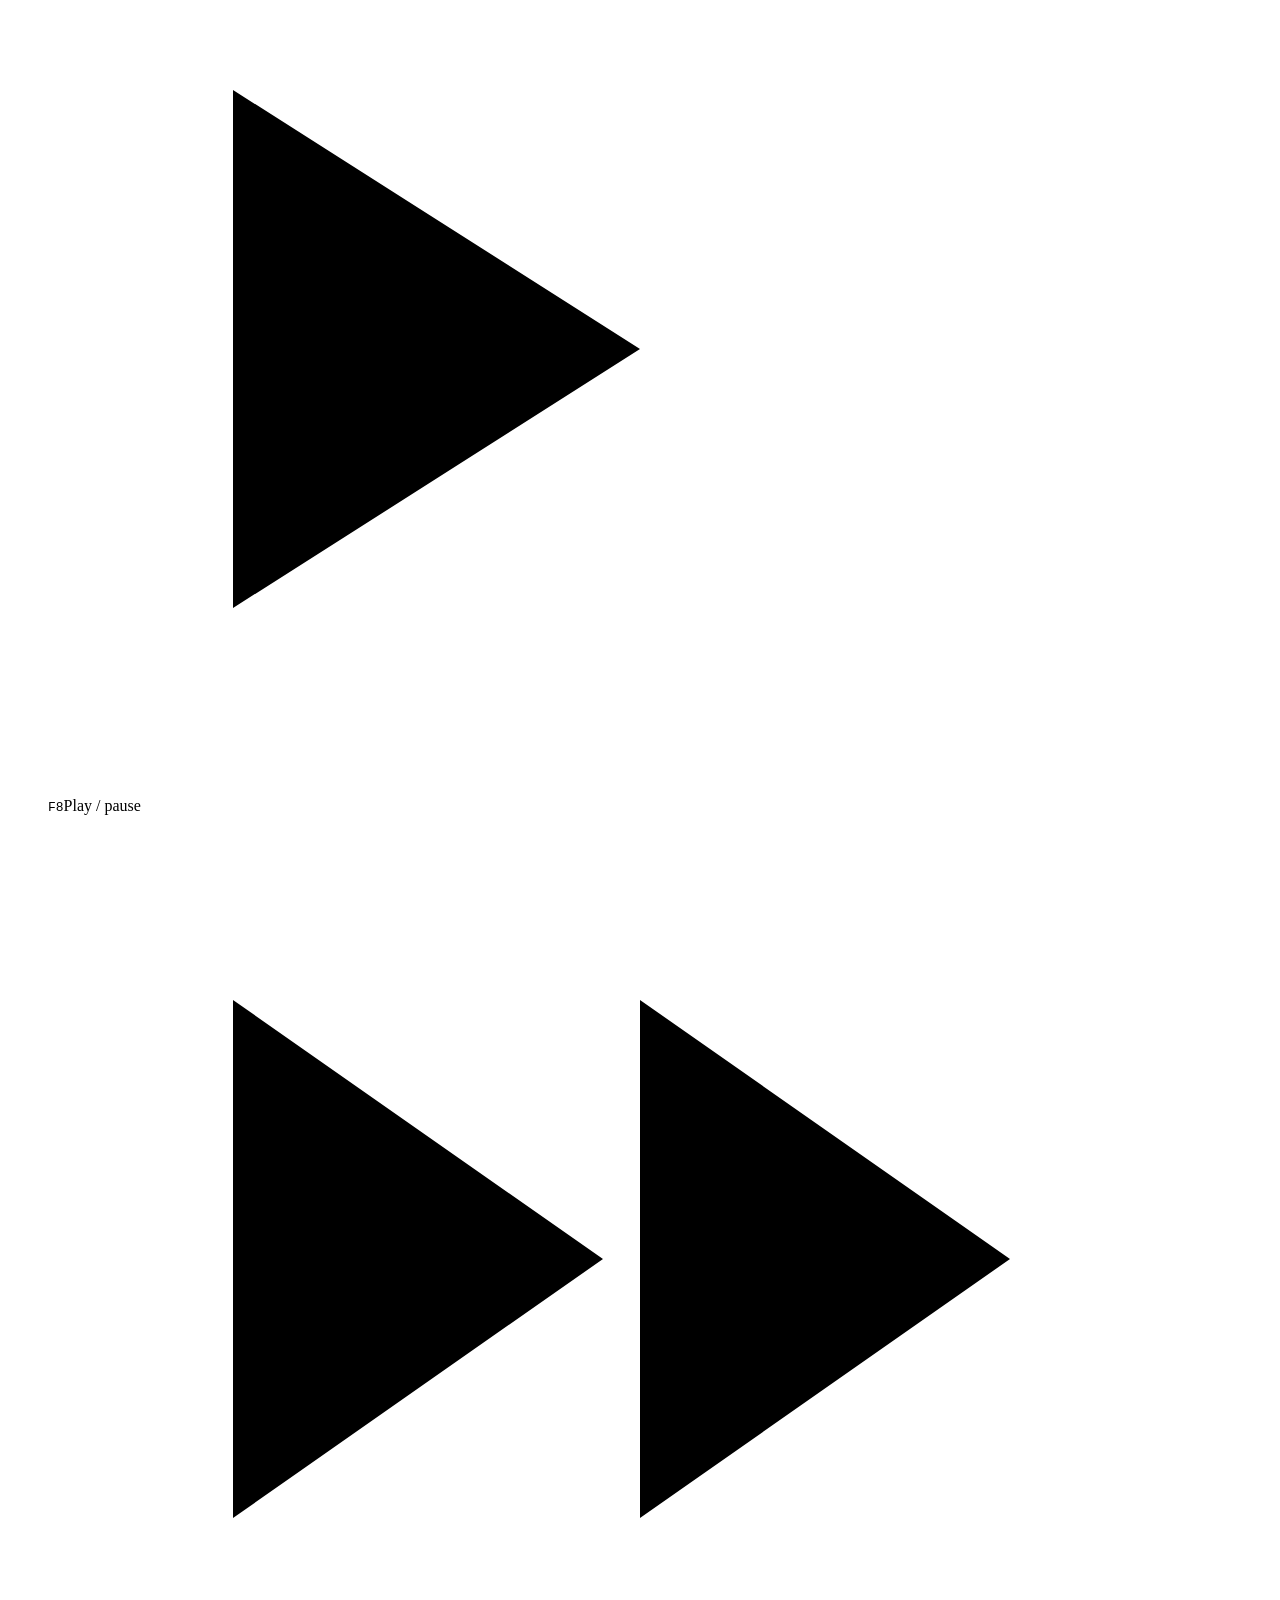
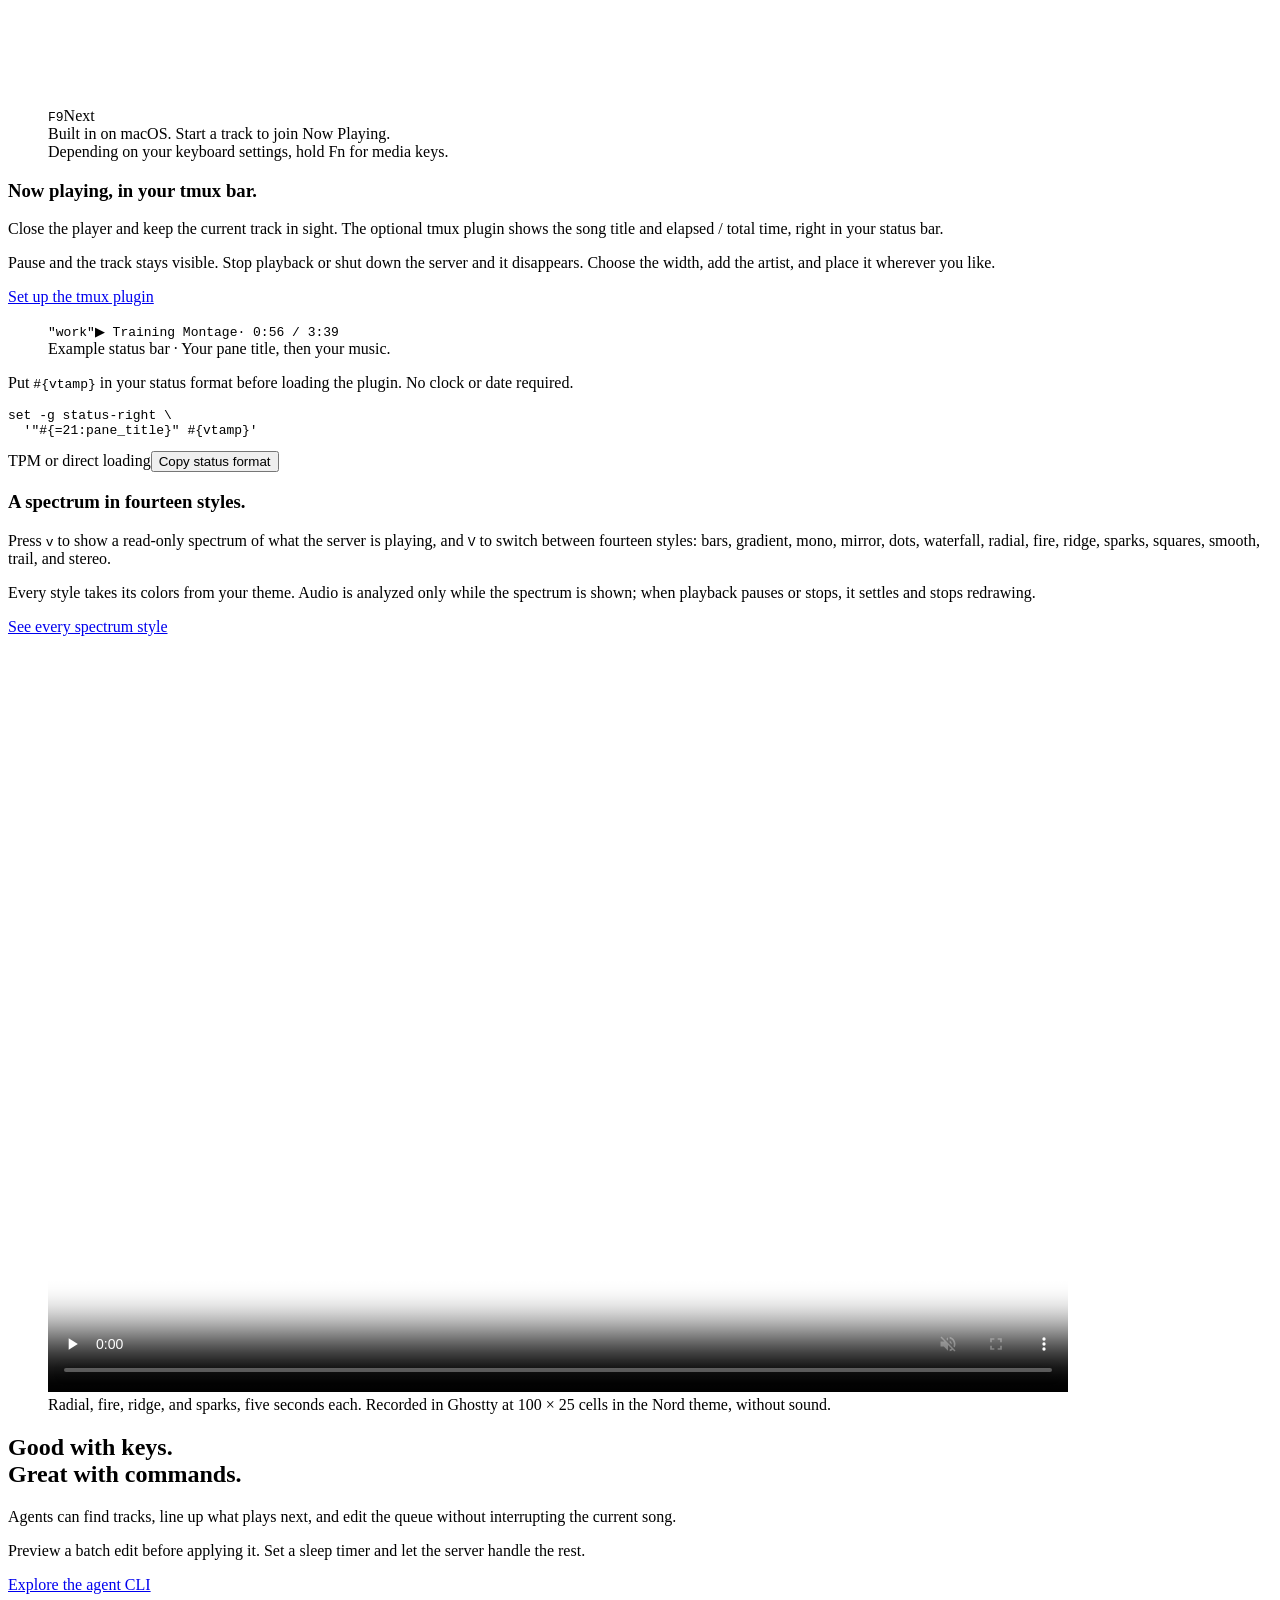
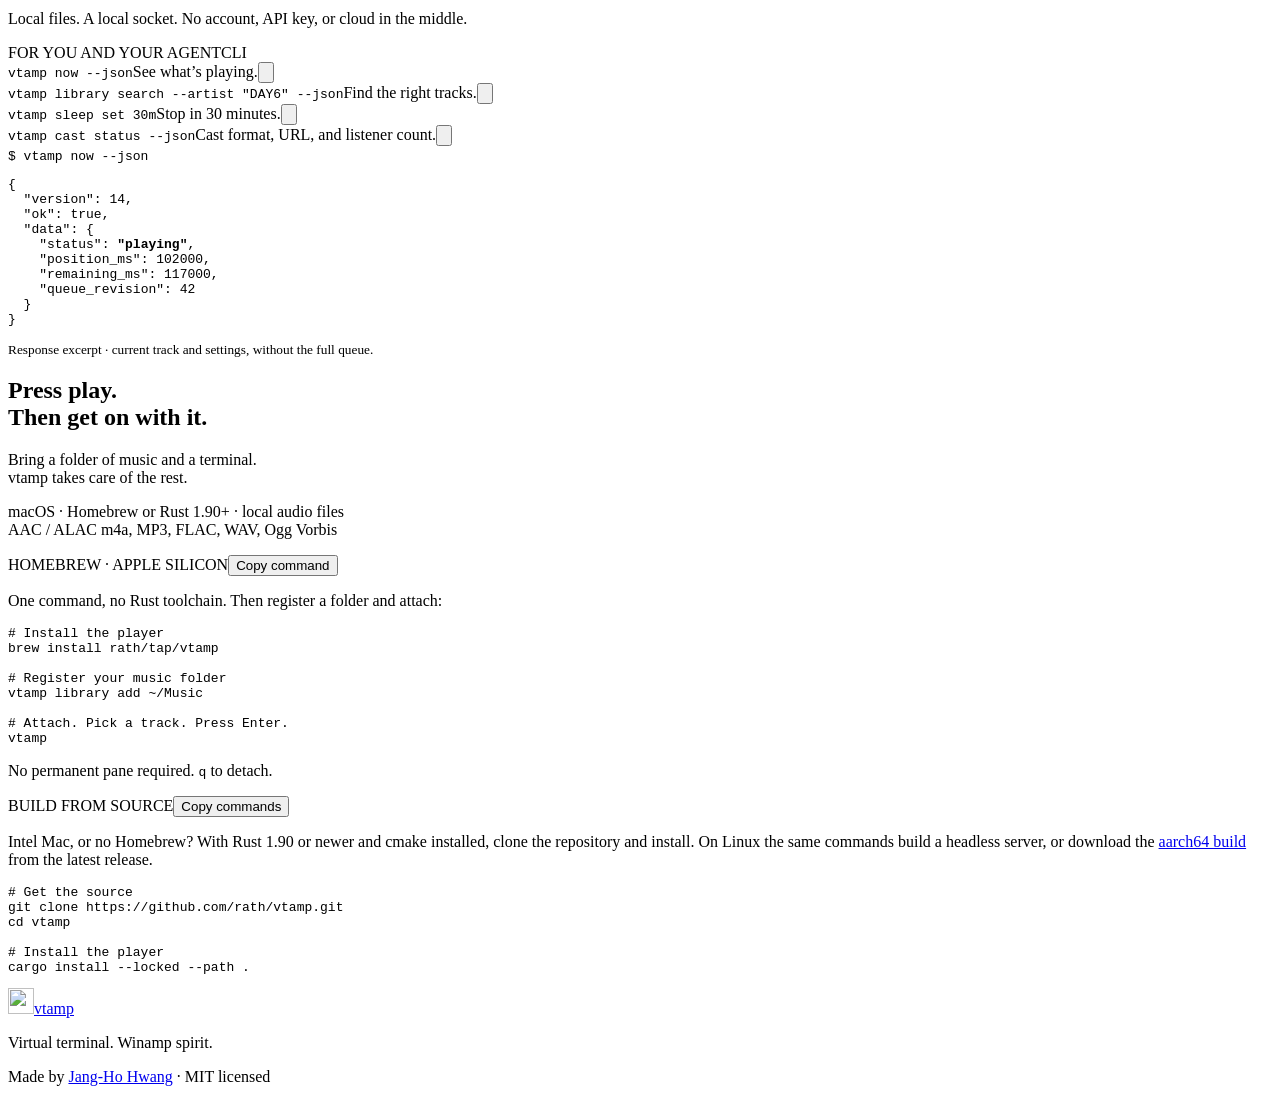
==== commit d1df6470: "chore(release): prepare vtamp 0.5.3 - Bump the crate, lockfile, site badges, and JSON-LD versions to" ====
--- a/site/index.html
+++ b/site/index.html
@@ -6,14 +6,14 @@
 <title>vtamp · A music player for the terminal that keeps playing after you detach</title>
 <link rel="canonical" href="https://vtamp.told.me/"><link rel="alternate" hreflang="en" href="https://vtamp.told.me/"><link rel="alternate" hreflang="ko" href="https://vtamp.told.me/ko/"><link rel="alternate" hreflang="x-default" href="https://vtamp.told.me/">
 <meta property="og:type" content="website"><meta property="og:site_name" content="vtamp"><meta property="og:locale" content="en_US"><meta property="og:locale:alternate" content="ko_KR"><meta property="og:url" content="https://vtamp.told.me/"><meta property="og:title" content="vtamp · A music player for the terminal that keeps playing after you detach"><meta property="og:description" content="vtamp is a detachable terminal music player. Local music, a persistent server, and a CLI for people, scripts, and agents. Built with Rust. macOS first."><meta property="og:image" content="https://vtamp.told.me/og.png"><meta property="og:image:type" content="image/png"><meta property="og:image:width" content="1200"><meta property="og:image:height" content="630"><meta property="og:image:alt" content="vtamp: a music player for the terminal that keeps playing after you detach. The Homebrew install command above a terminal screenshot with album art and the current track."><meta name="twitter:card" content="summary_large_image">
-<script type="application/ld+json">{"@context":"https://schema.org","@type":"SoftwareApplication","name":"vtamp","url":"https://vtamp.told.me/","inLanguage":"en","description":"vtamp is a detachable terminal music player. Local music, a persistent server, and a CLI for people, scripts, and agents. Built with Rust. macOS first.","applicationCategory":"MultimediaApplication","operatingSystem":"macOS","softwareVersion":"0.5.1","license":"https://github.com/rath/vtamp/blob/main/LICENSE","isAccessibleForFree":true,"offers":{"@type":"Offer","price":"0","priceCurrency":"USD"},"image":"https://vtamp.told.me/og.png","screenshot":"https://vtamp.told.me/screenshots/wide.png","downloadUrl":"https://github.com/rath/vtamp/releases/latest","installUrl":"https://vtamp.told.me/#install","sameAs":["https://github.com/rath/vtamp"],"author":{"@type":"Person","name":"Jang-Ho Hwang","url":"https://xrath.com"}}</script>
+<script type="application/ld+json">{"@context":"https://schema.org","@type":"SoftwareApplication","name":"vtamp","url":"https://vtamp.told.me/","inLanguage":"en","description":"vtamp is a detachable terminal music player. Local music, a persistent server, and a CLI for people, scripts, and agents. Built with Rust. macOS first.","applicationCategory":"MultimediaApplication","operatingSystem":"macOS","softwareVersion":"0.5.3","license":"https://github.com/rath/vtamp/blob/main/LICENSE","isAccessibleForFree":true,"offers":{"@type":"Offer","price":"0","priceCurrency":"USD"},"image":"https://vtamp.told.me/og.png","screenshot":"https://vtamp.told.me/screenshots/wide.png","downloadUrl":"https://github.com/rath/vtamp/releases/latest","installUrl":"https://vtamp.told.me/#install","sameAs":["https://github.com/rath/vtamp"],"author":{"@type":"Person","name":"Jang-Ho Hwang","url":"https://xrath.com"}}</script>
 <link rel="icon" type="image/png" sizes="32x32" href="favicon-32.png"><link rel="icon" type="image/png" sizes="64x64" href="favicon-64.png"><link rel="apple-touch-icon" sizes="180x180" href="apple-touch-icon.png"><link rel="preload" href="fonts/SpaceGrotesk.ttf" as="font" type="font/ttf" crossorigin><link rel="stylesheet" href="style.css">
 <script type="application/json" id="strings">{"pauseLabel":"Pause automatic slideshow","playLabel":"Start automatic slideshow","pause":"Pause","play":"Play","loading":"This screenshot is still loading. Please try again.","unavailable":"Screenshot unavailable","unavailableReload":"Screenshot unavailable. Please reload the page.","copied":"Command copied.","copyFallback":"Select and copy: ","videoPauseLabel":"Pause the spectrum recording","videoPlayLabel":"Play the spectrum recording"}</script><script src="app.js" defer></script>
 </head>
 <body>
 <a class="skip-link" href="#main">Skip to content</a>
 <header class="masthead wrap">
-<a class="brand" href="#main" aria-label="vtamp home"><img src="mark.png" alt="" width="32" height="32">vtamp<span class="version">v0.5.1</span></a>
+<a class="brand" href="#main" aria-label="vtamp home"><img src="mark.png" alt="" width="32" height="32">vtamp<span class="version">v0.5.3</span></a>
 <nav aria-label="Main navigation"><a href="#how-it-works">The idea</a><a href="#commands">The controls</a><a class="nav-install" href="#install">Get started <svg viewBox="0 0 24 24" aria-hidden="true"><path d="M6 18 18 6M6 6h12v12"/></svg></a><a class="nav-lang" href="ko/" hreflang="ko" lang="ko">한국어</a></nav>
 </header>
 <main id="main">
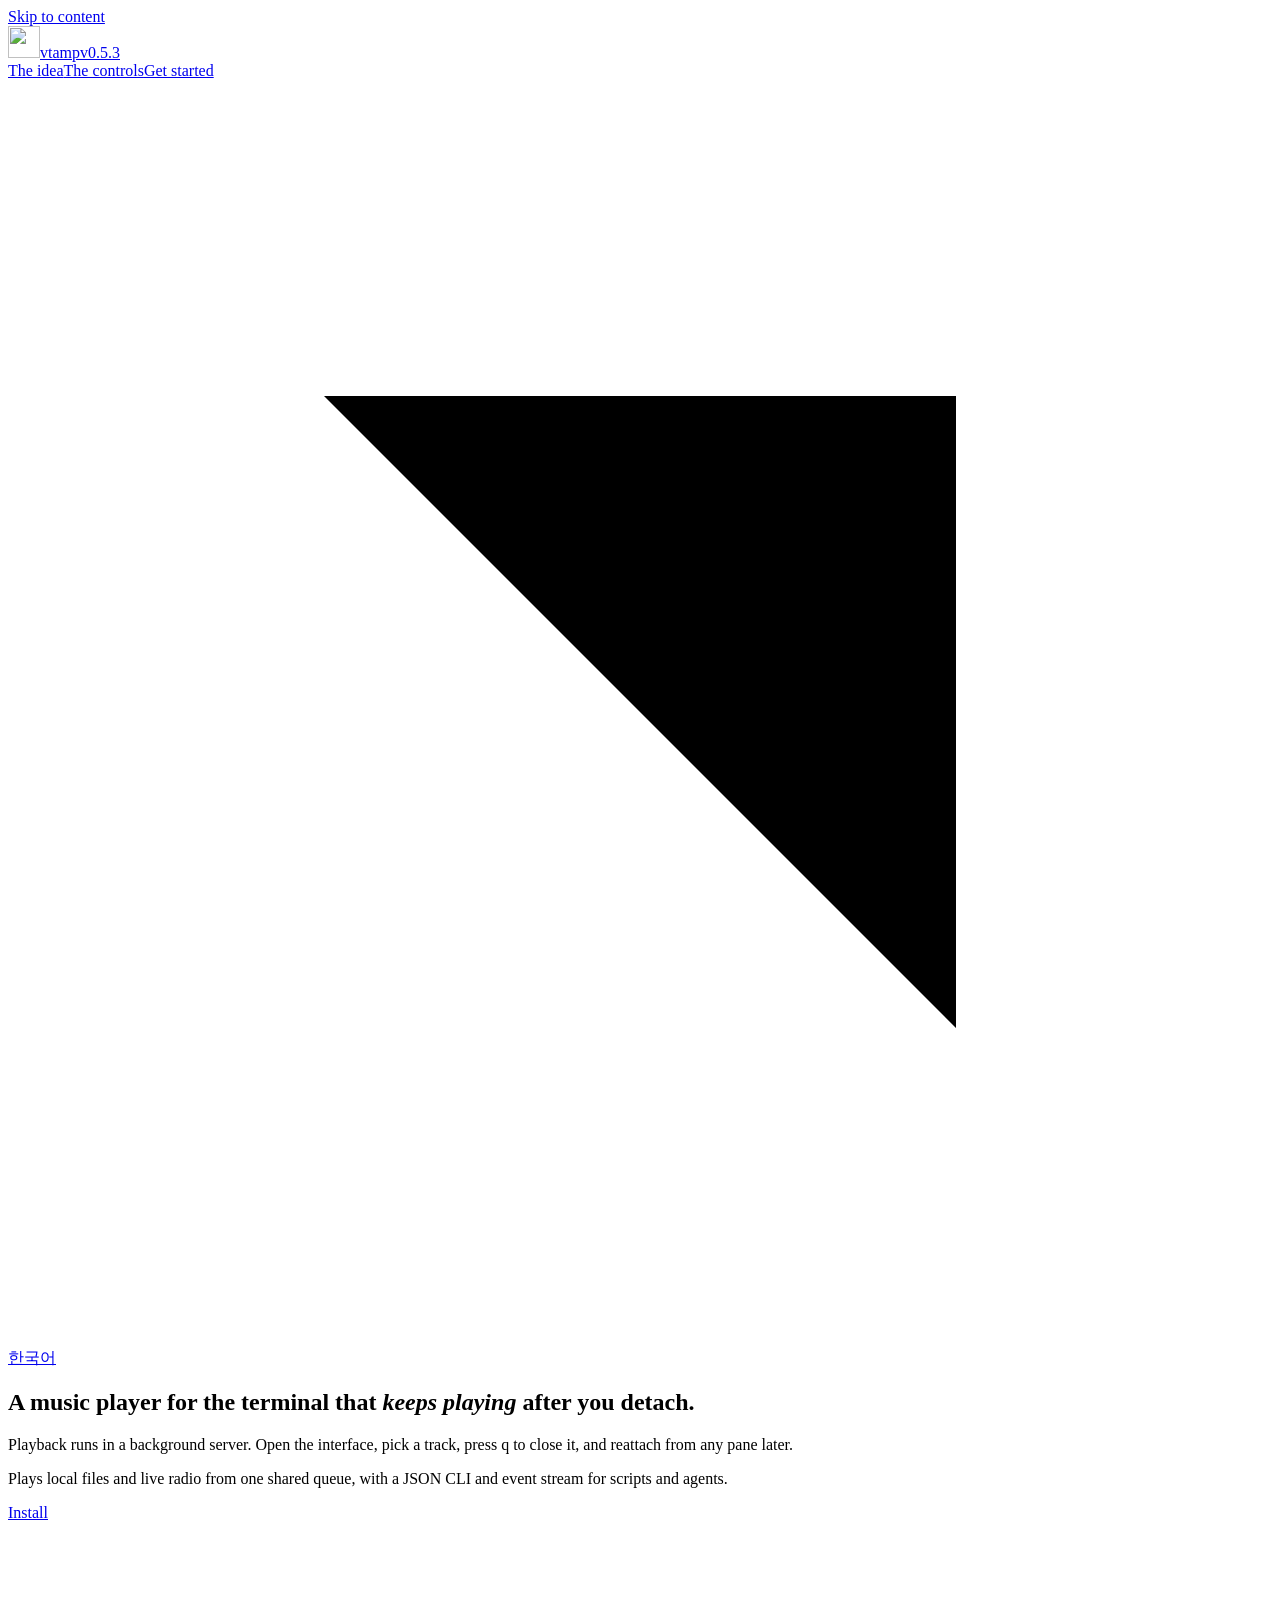
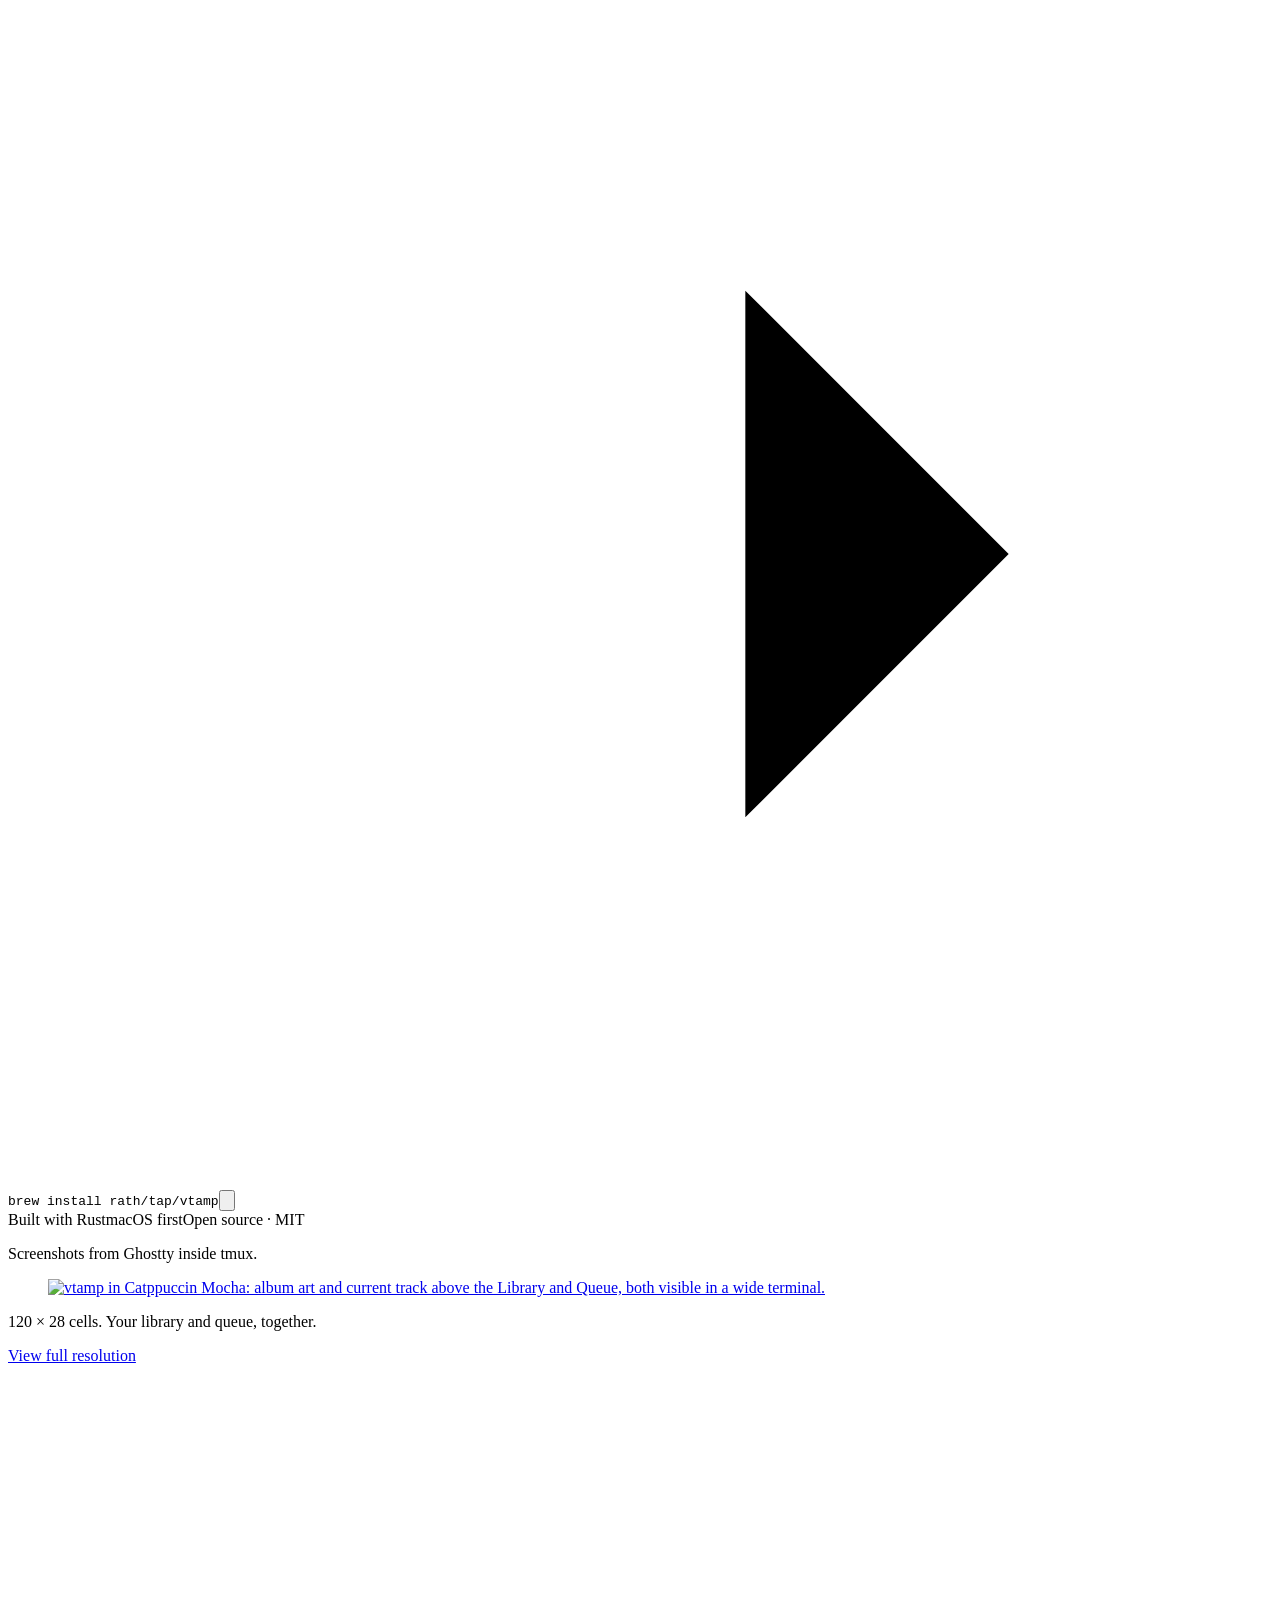
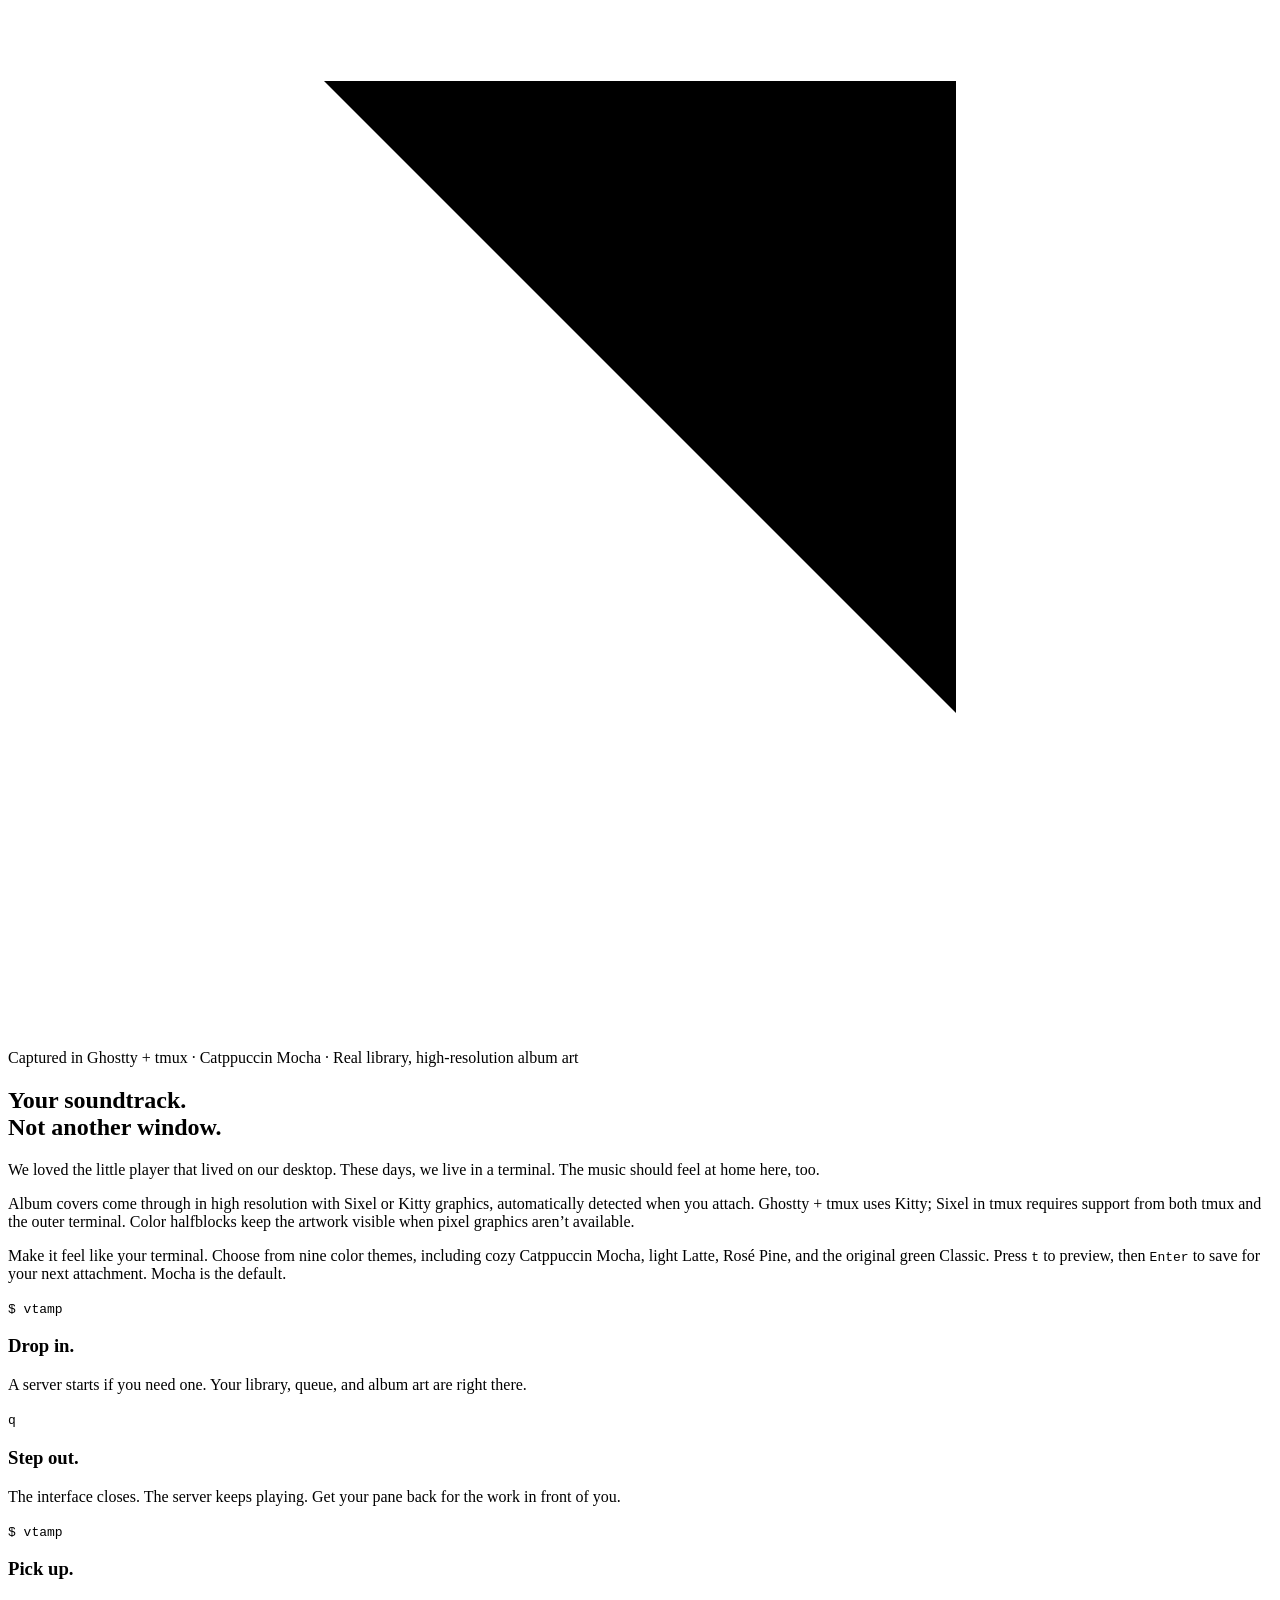
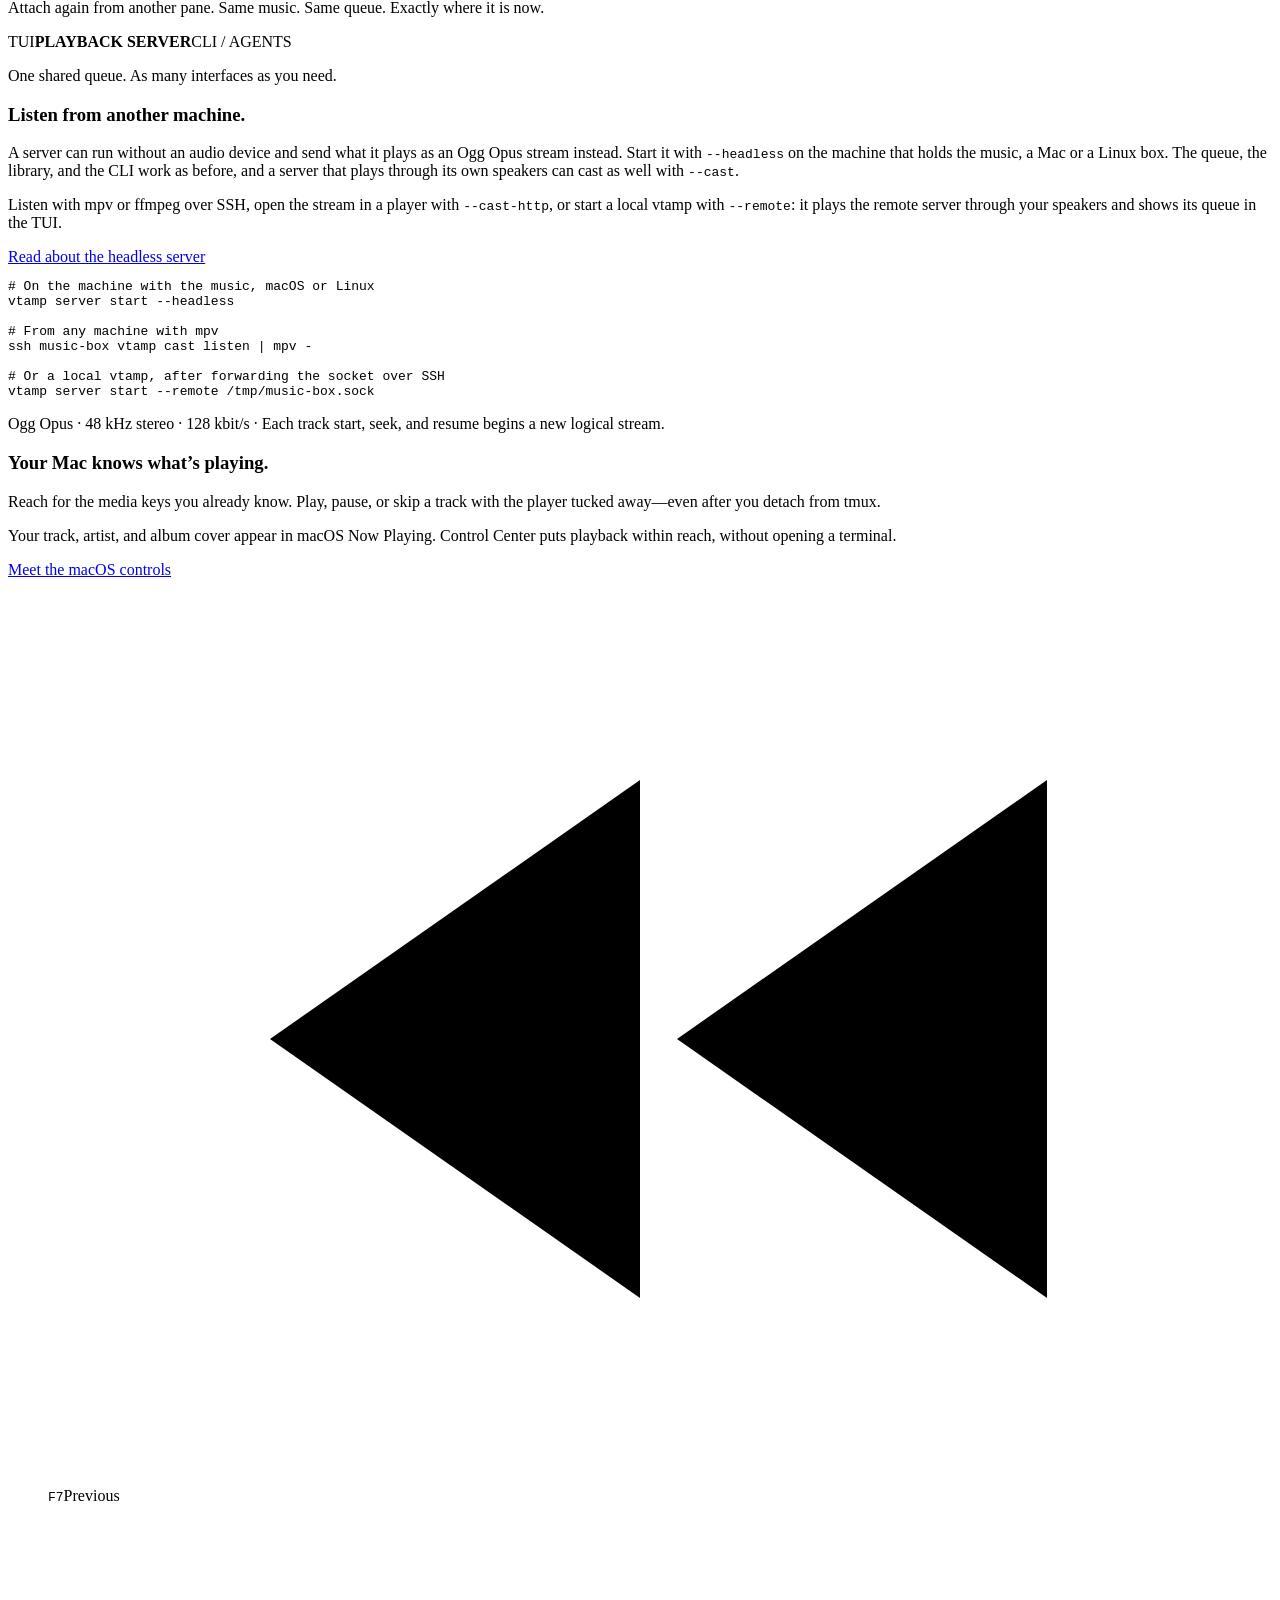
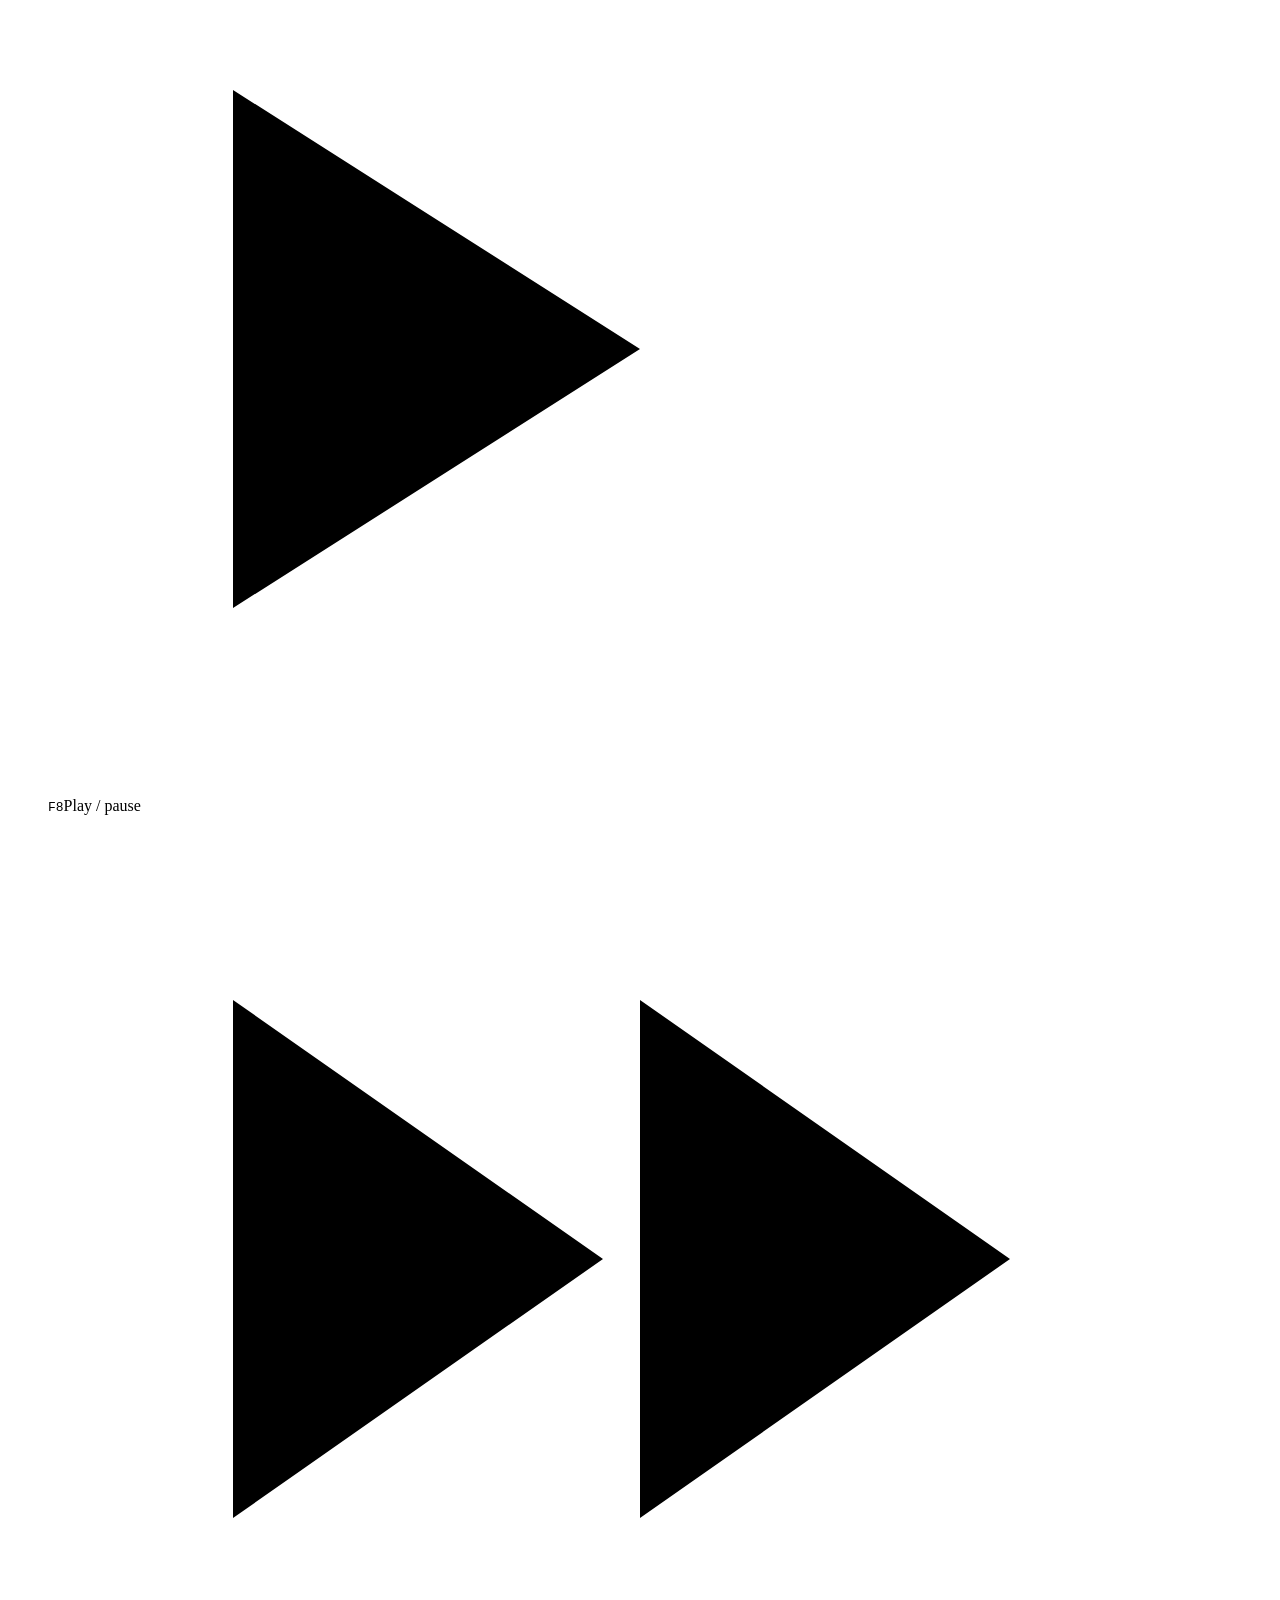
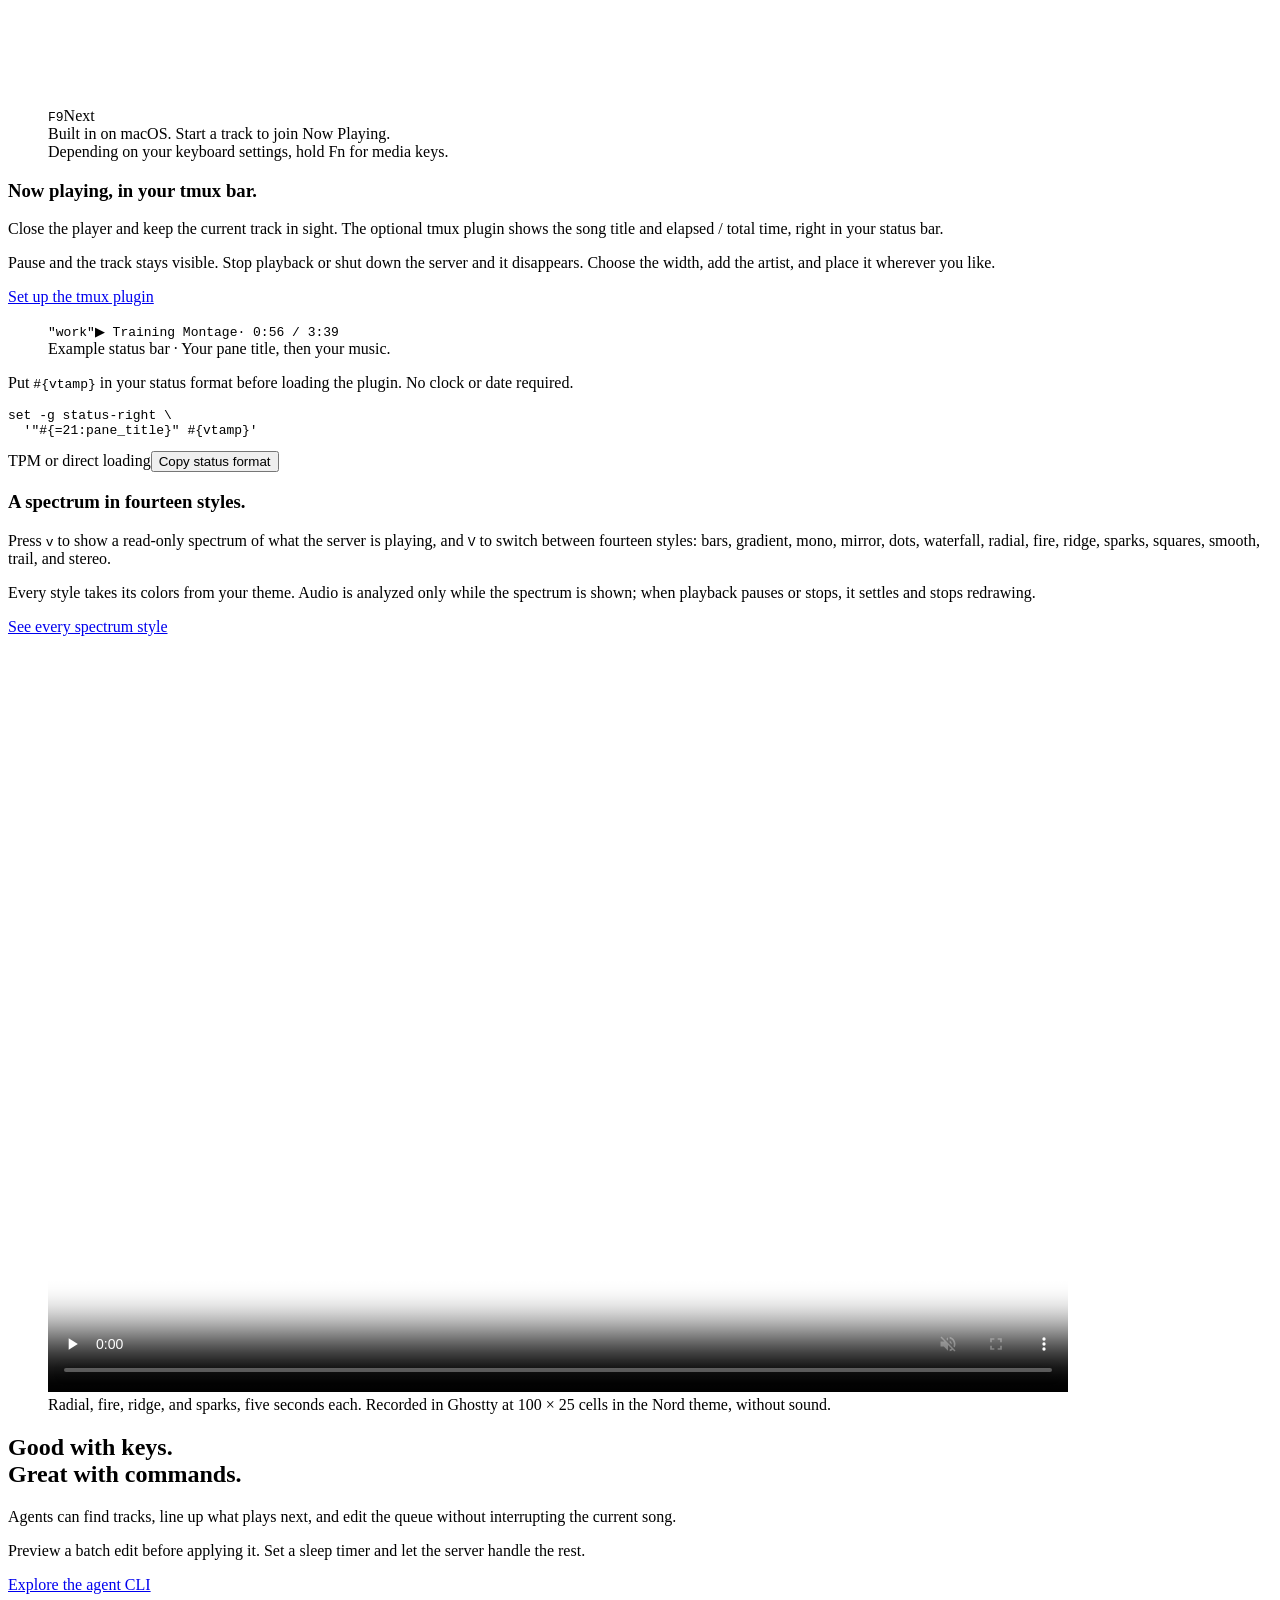
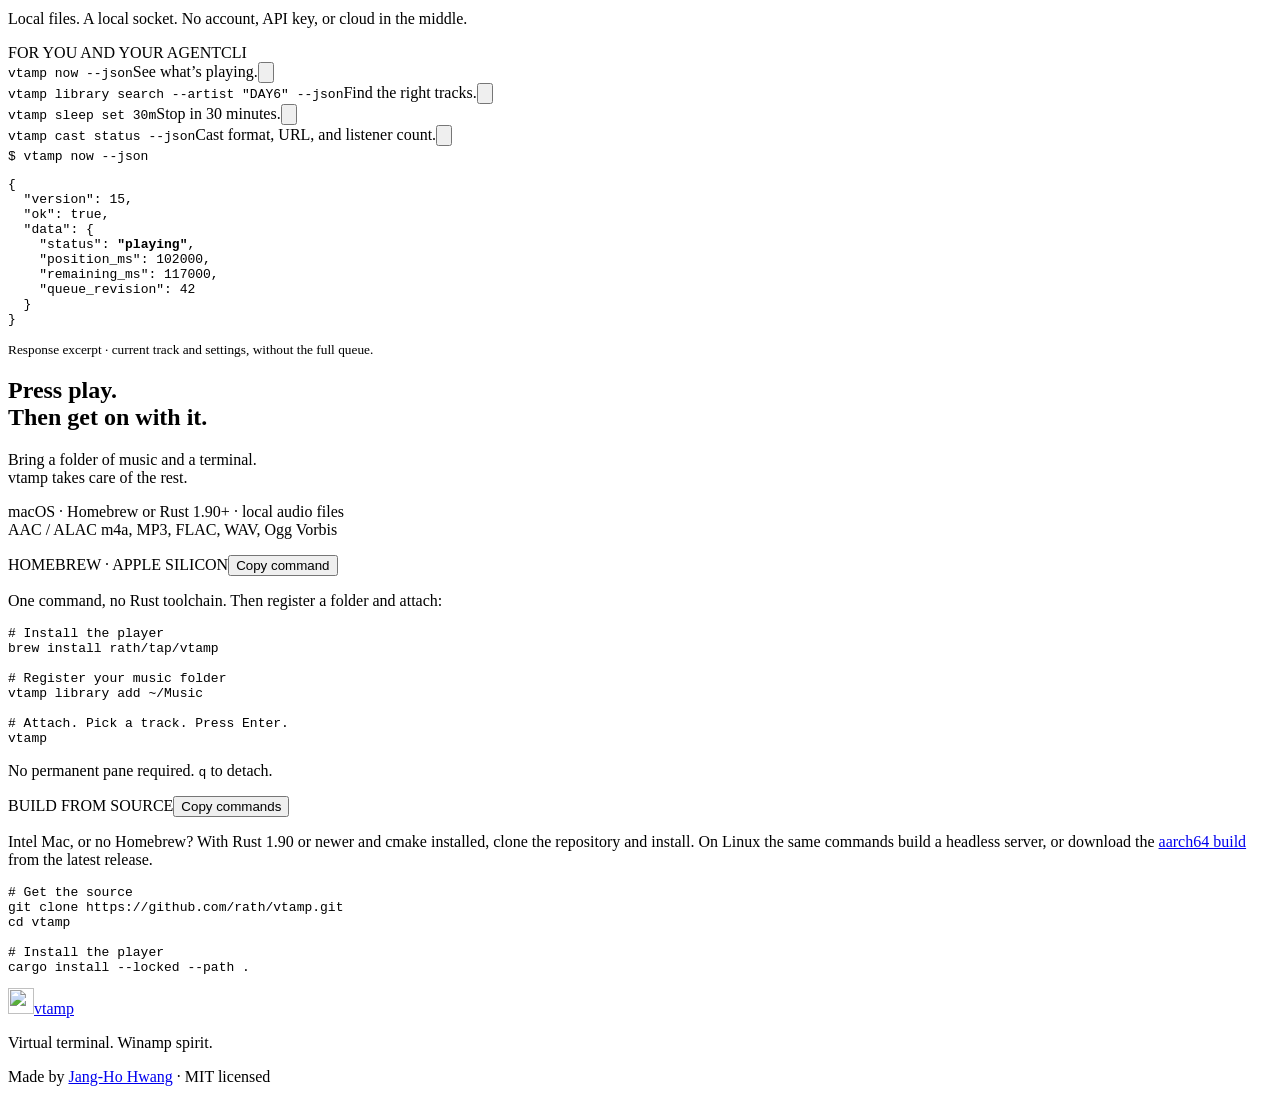
==== commit e4133ca6: "feat(model): tag track sources by provider and add local imports - Replace the YouTube-only Track so" ====
--- a/site/index.html
+++ b/site/index.html
@@ -141,7 +141,7 @@
 <div class="command-row"><code>vtamp sleep set 30m</code><span>Stop in 30 minutes.</span><button class="copy-icon" data-copy="vtamp sleep set 30m" aria-label="Copy vtamp sleep set 30m"><svg viewBox="0 0 24 24" aria-hidden="true"><rect x="8" y="8" width="11" height="12" rx="1"/><path d="M15 8V4H4v12h4"/></svg></button></div>
 <div class="command-row"><code>vtamp cast status --json</code><span>Cast format, URL, and listener count.</span><button class="copy-icon" data-copy="vtamp cast status --json" aria-label="Copy vtamp cast status --json"><svg viewBox="0 0 24 24" aria-hidden="true"><rect x="8" y="8" width="11" height="12" rx="1"/><path d="M15 8V4H4v12h4"/></svg></button></div>
 <div class="json-example"><code>$ vtamp now --json</code><pre aria-label="Abbreviated example JSON response">{
-  <span>"version"</span>: 14,
+  <span>"version"</span>: 15,
   <span>"ok"</span>: true,
   <span>"data"</span>: {
     <span>"status"</span>: <b>"playing"</b>,
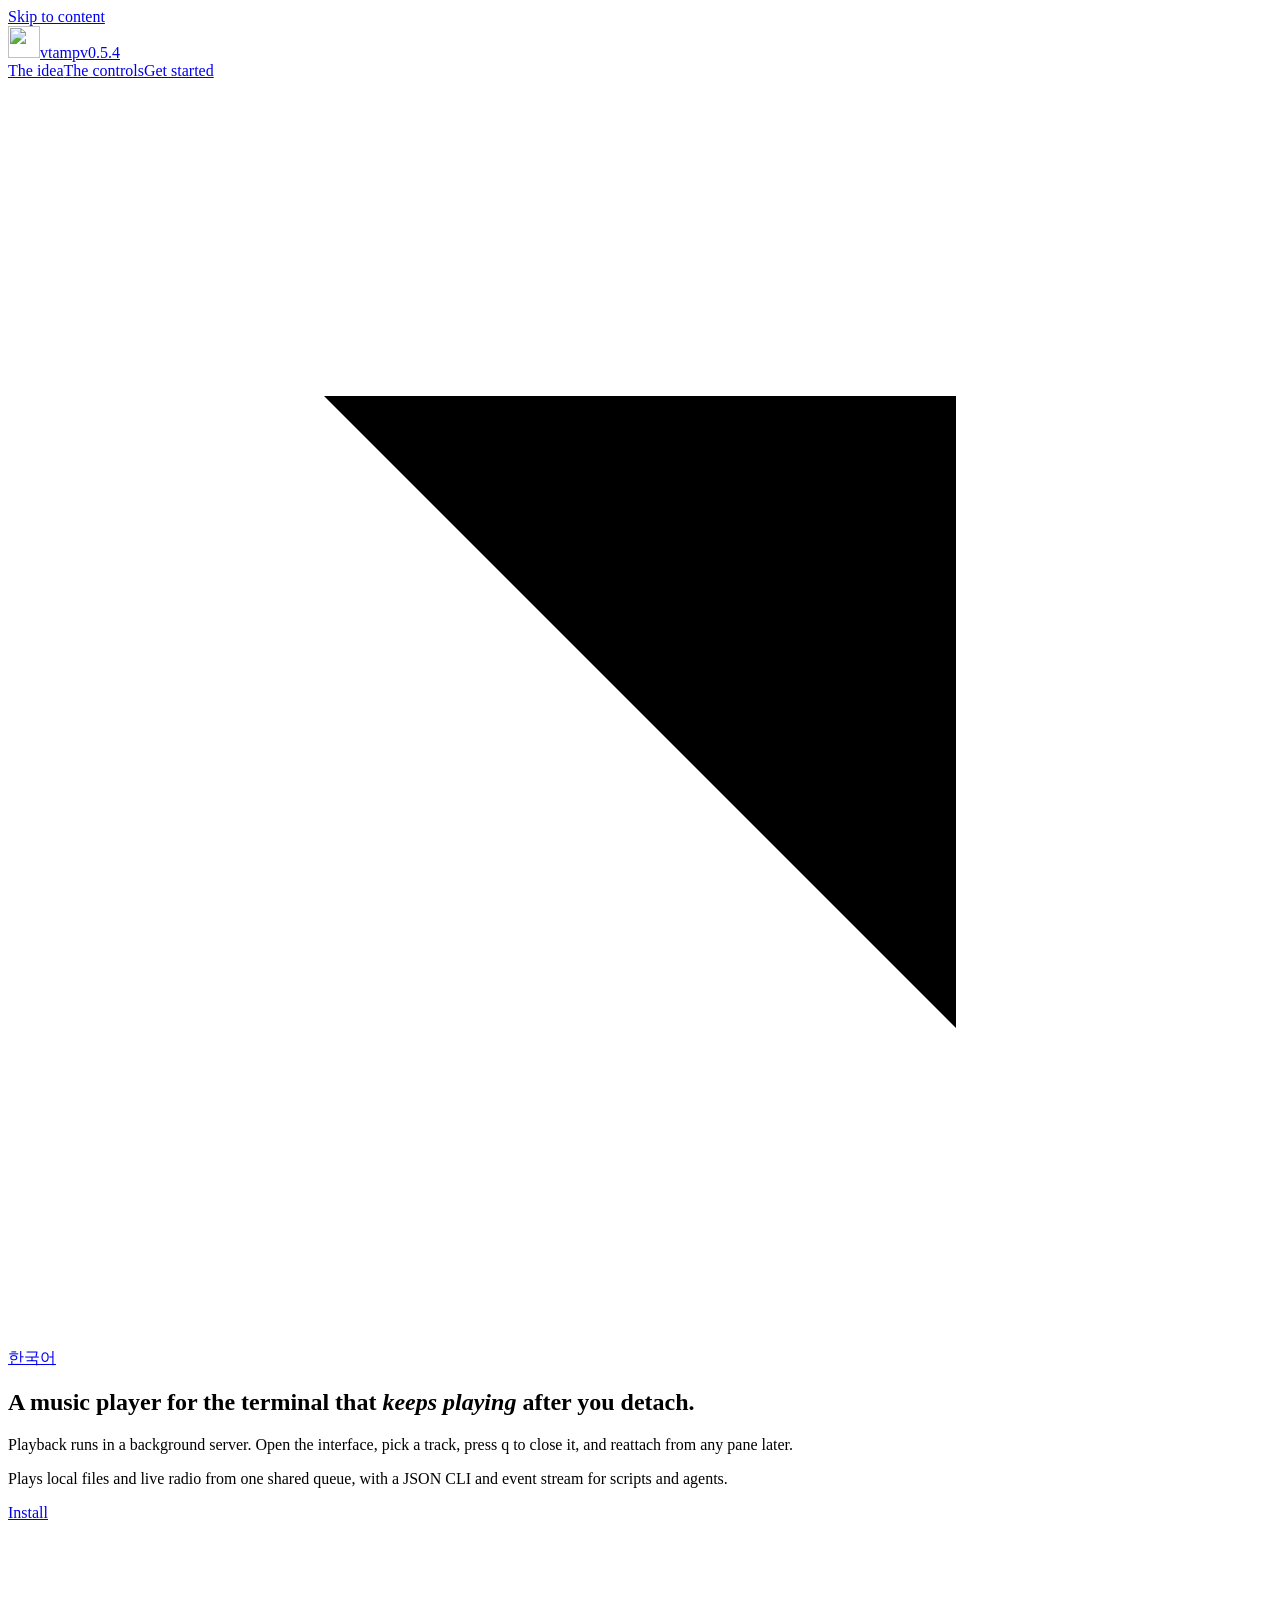
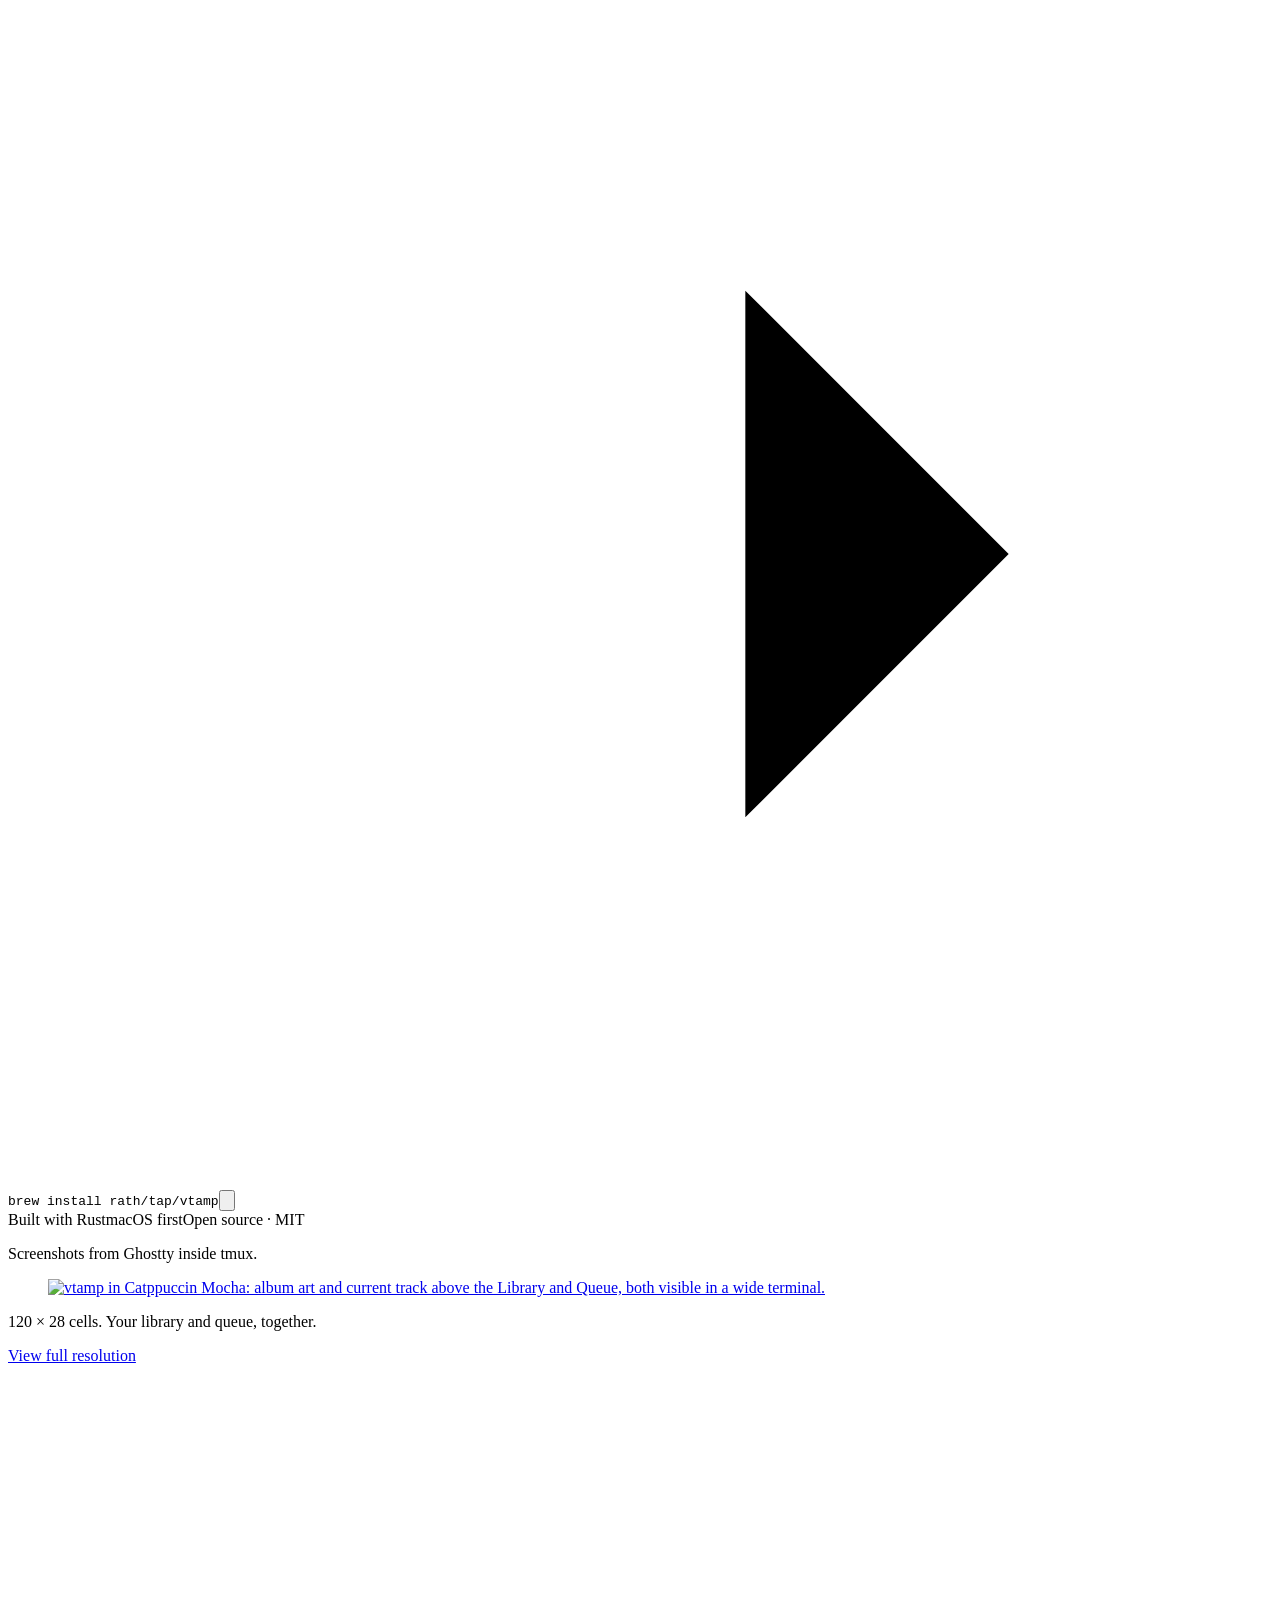
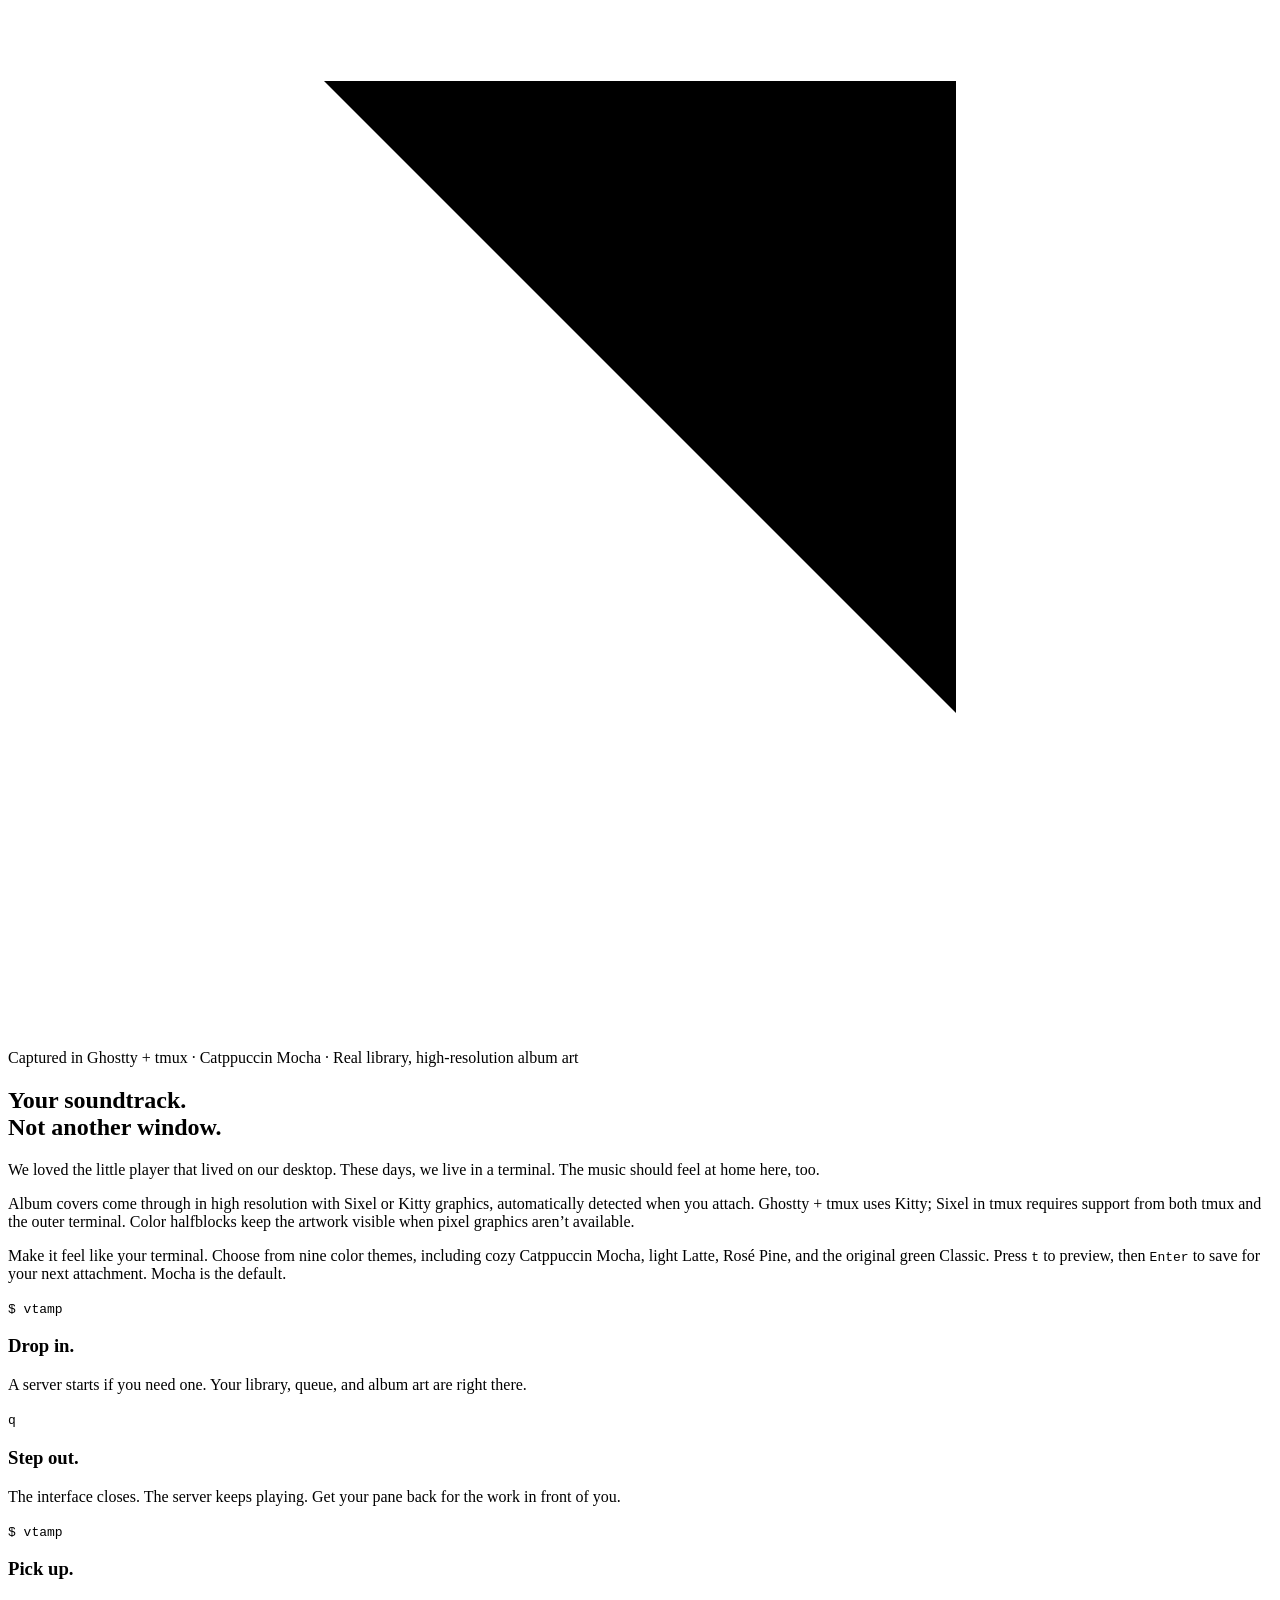
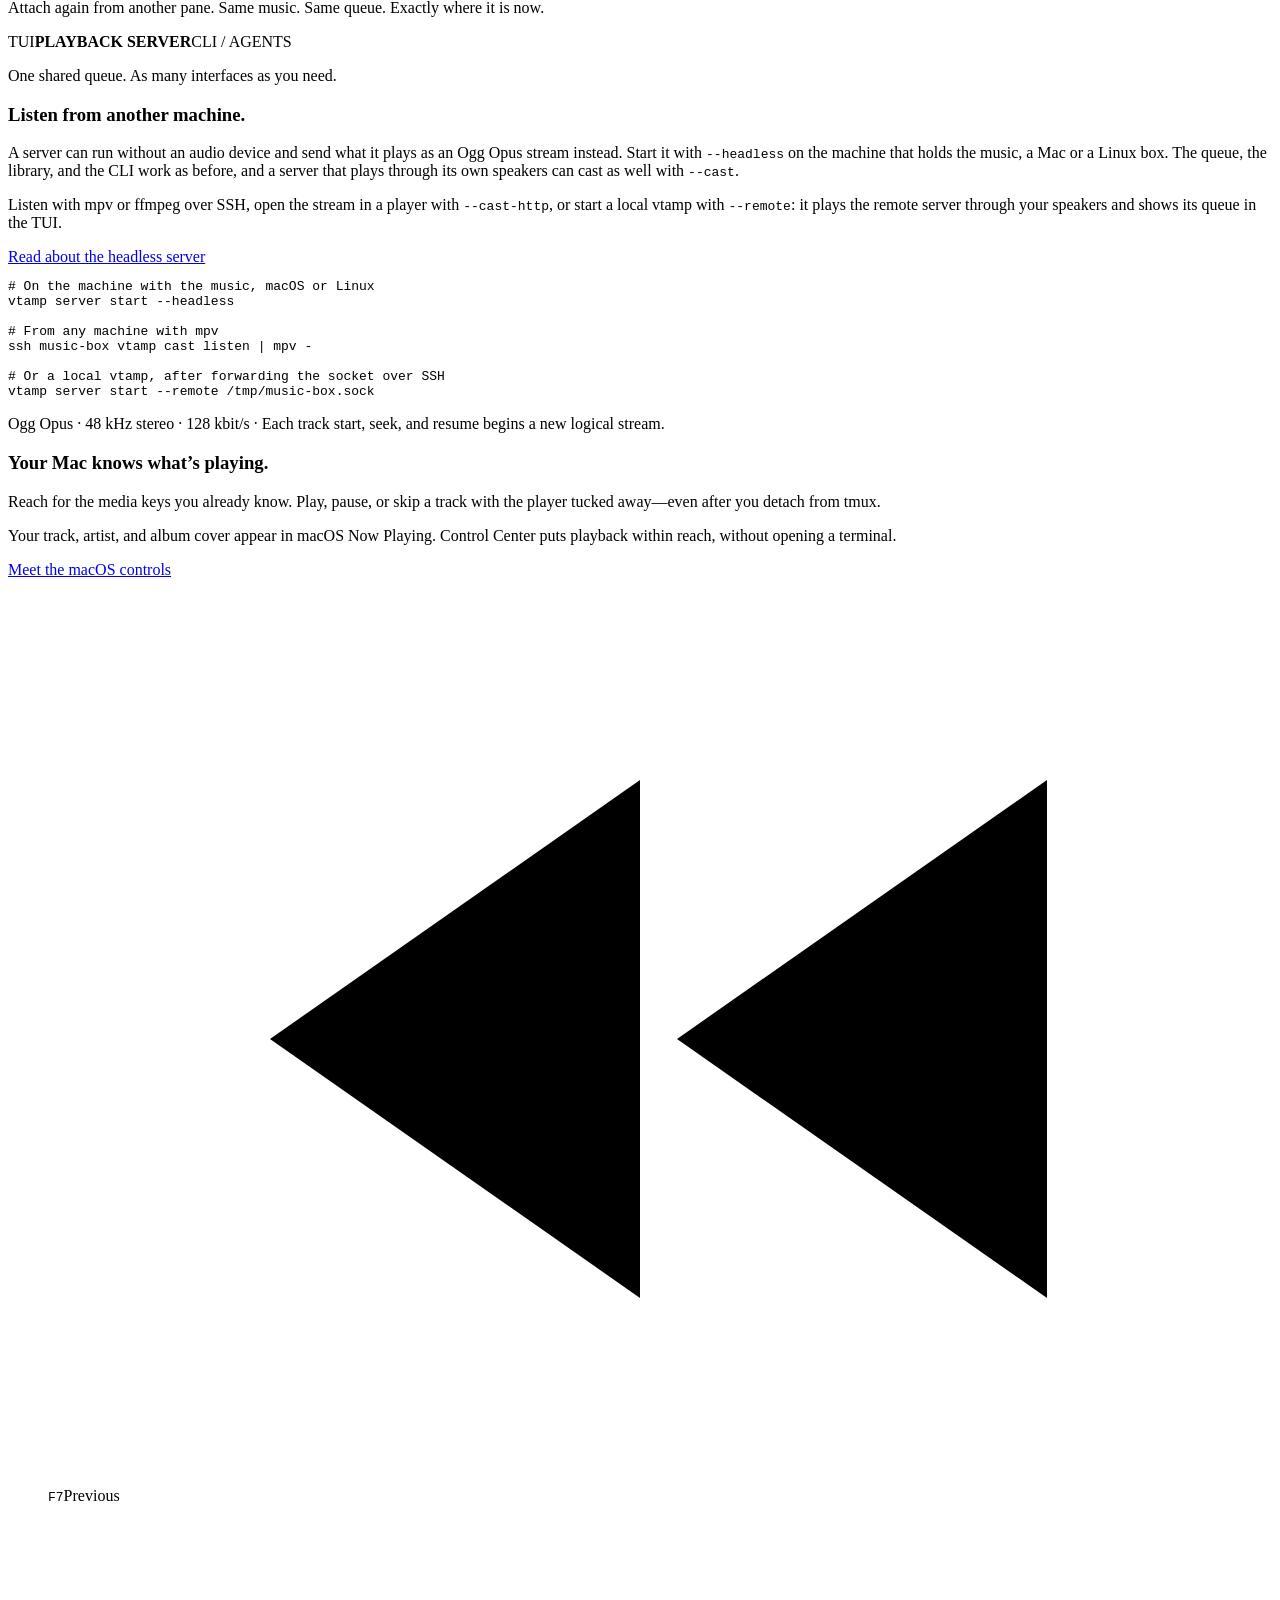
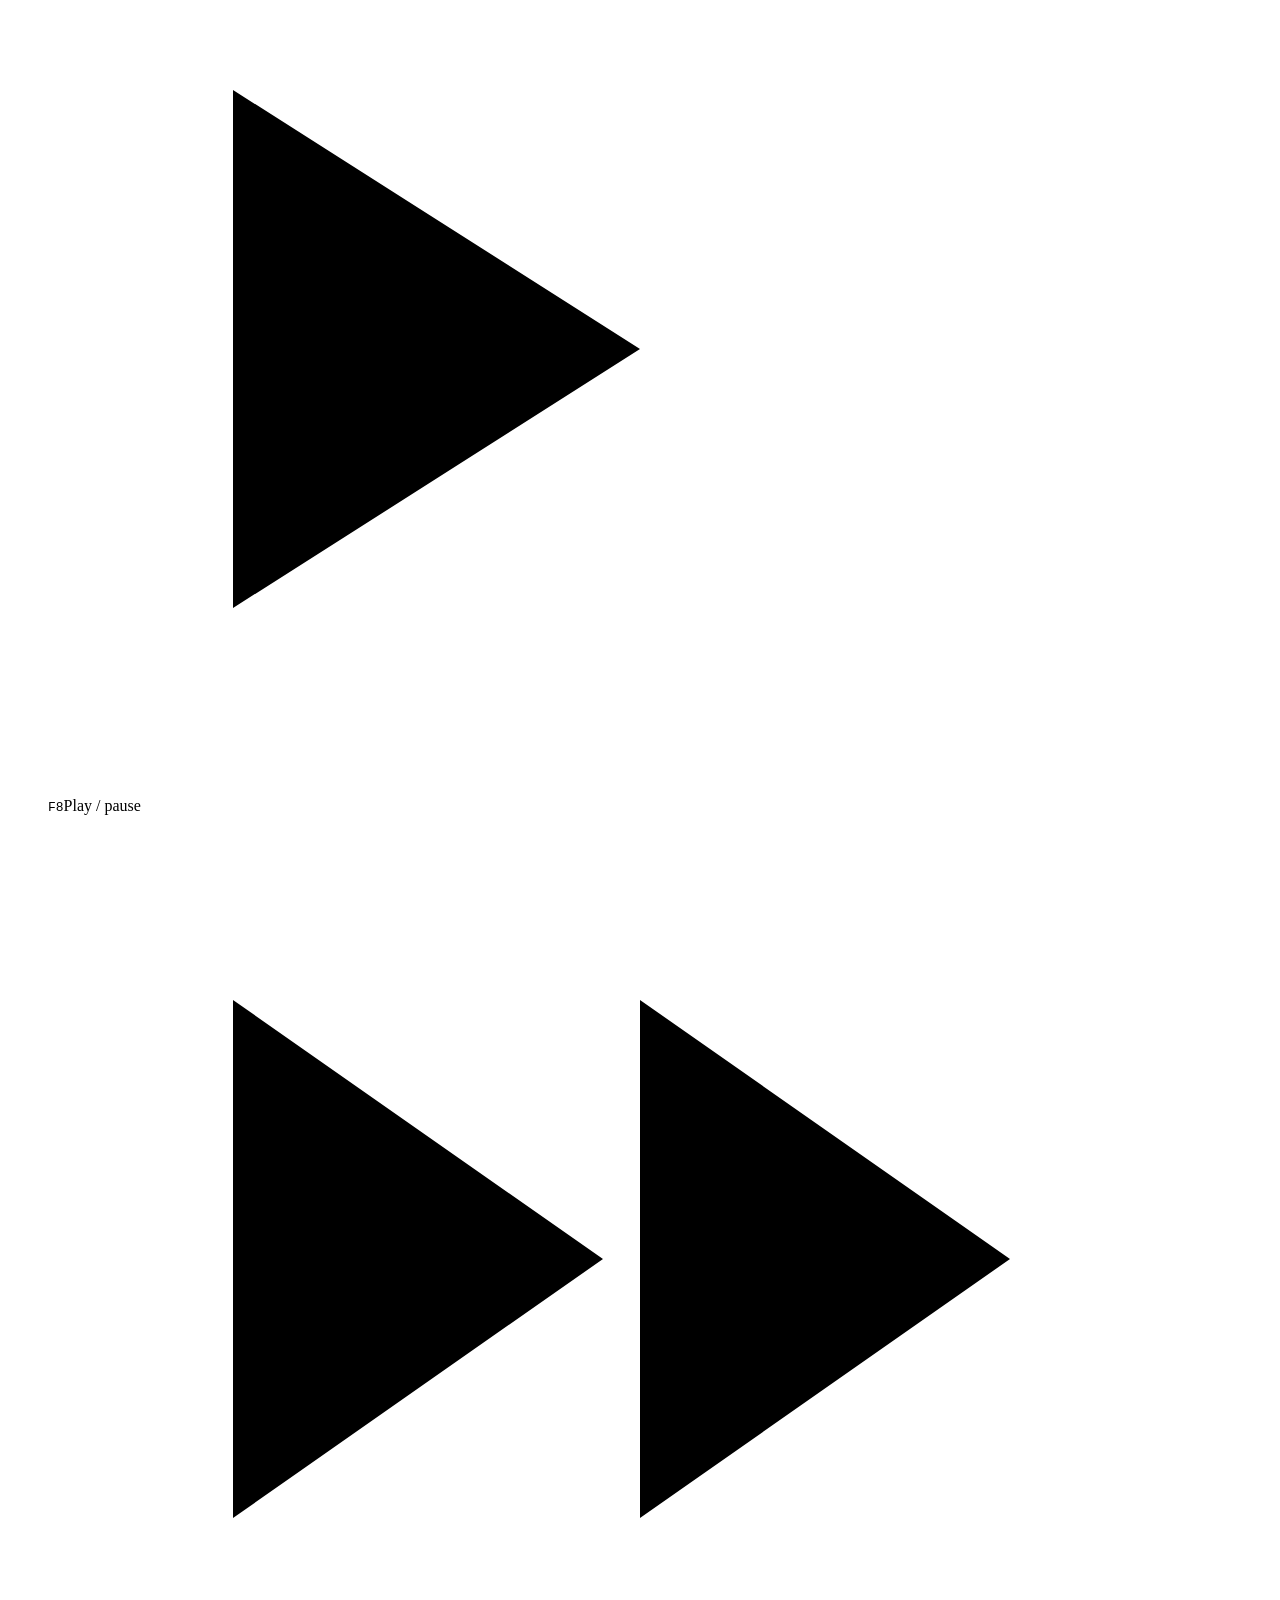
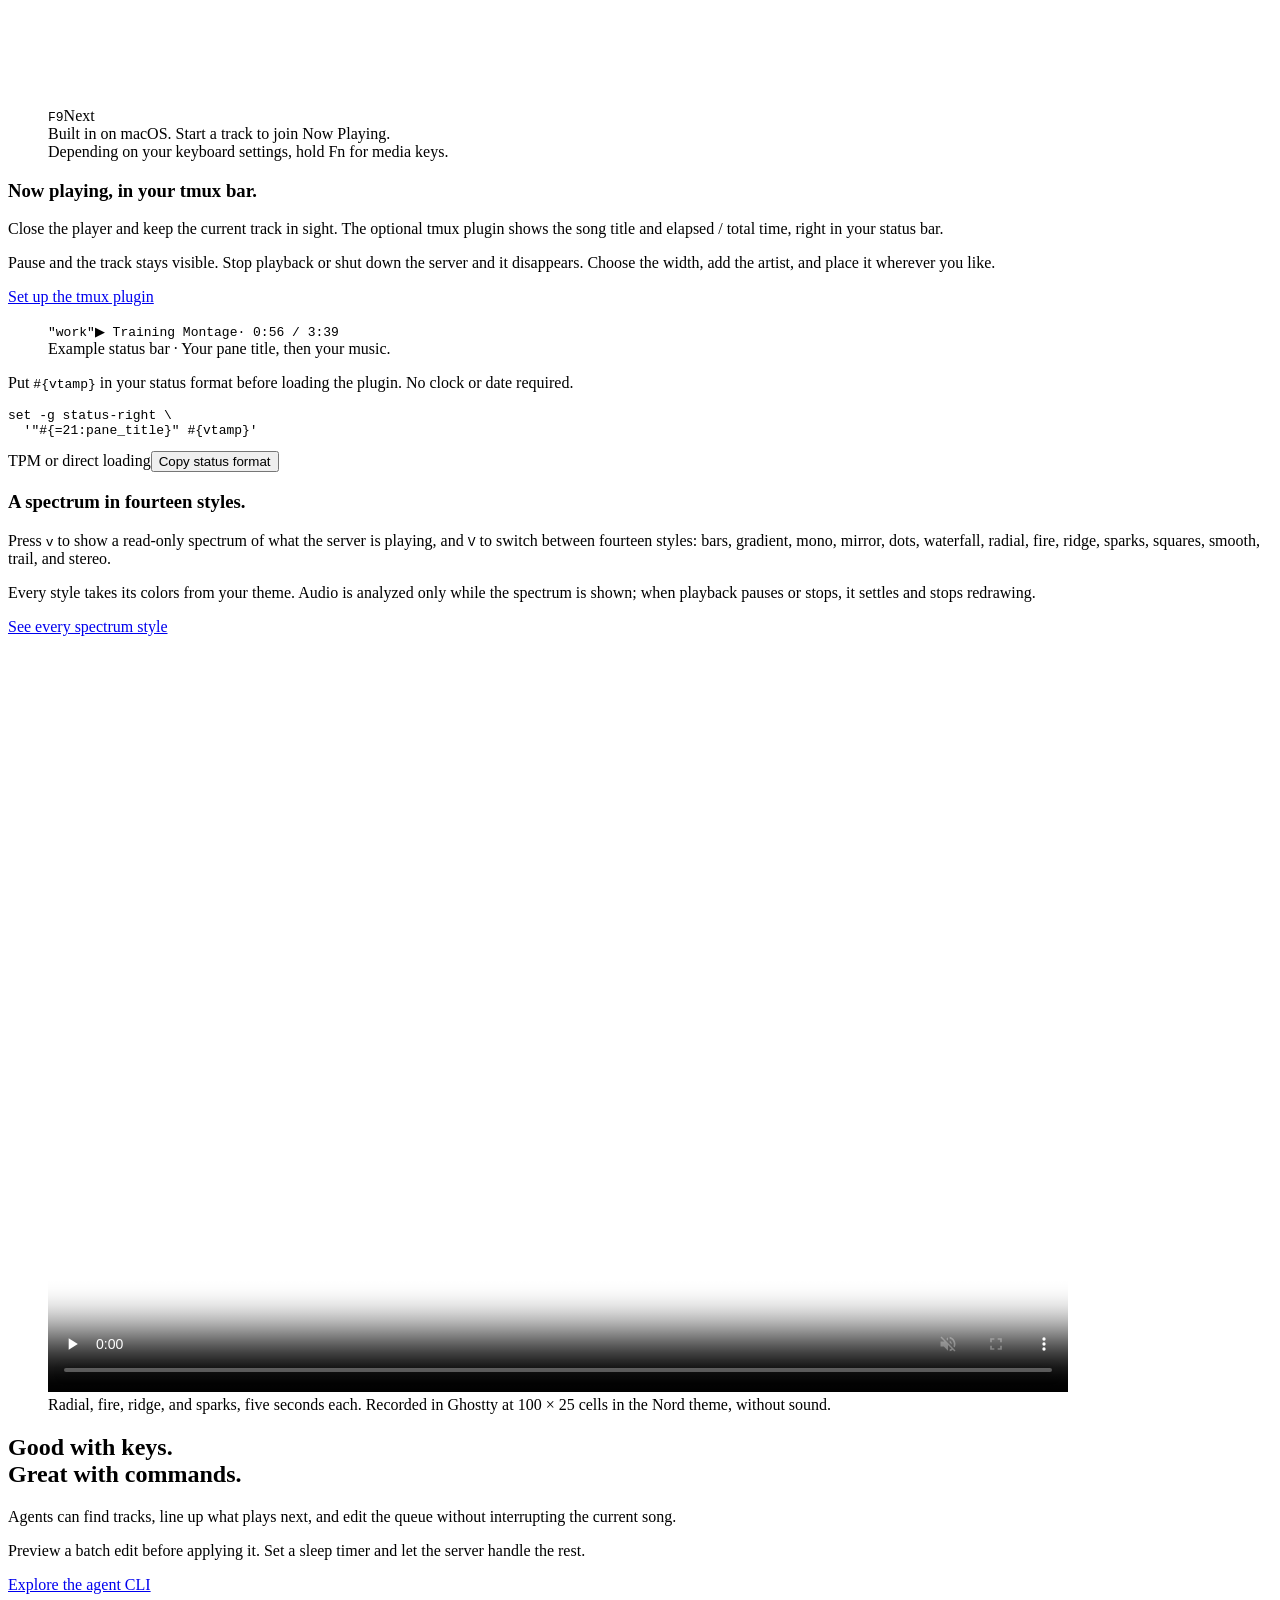
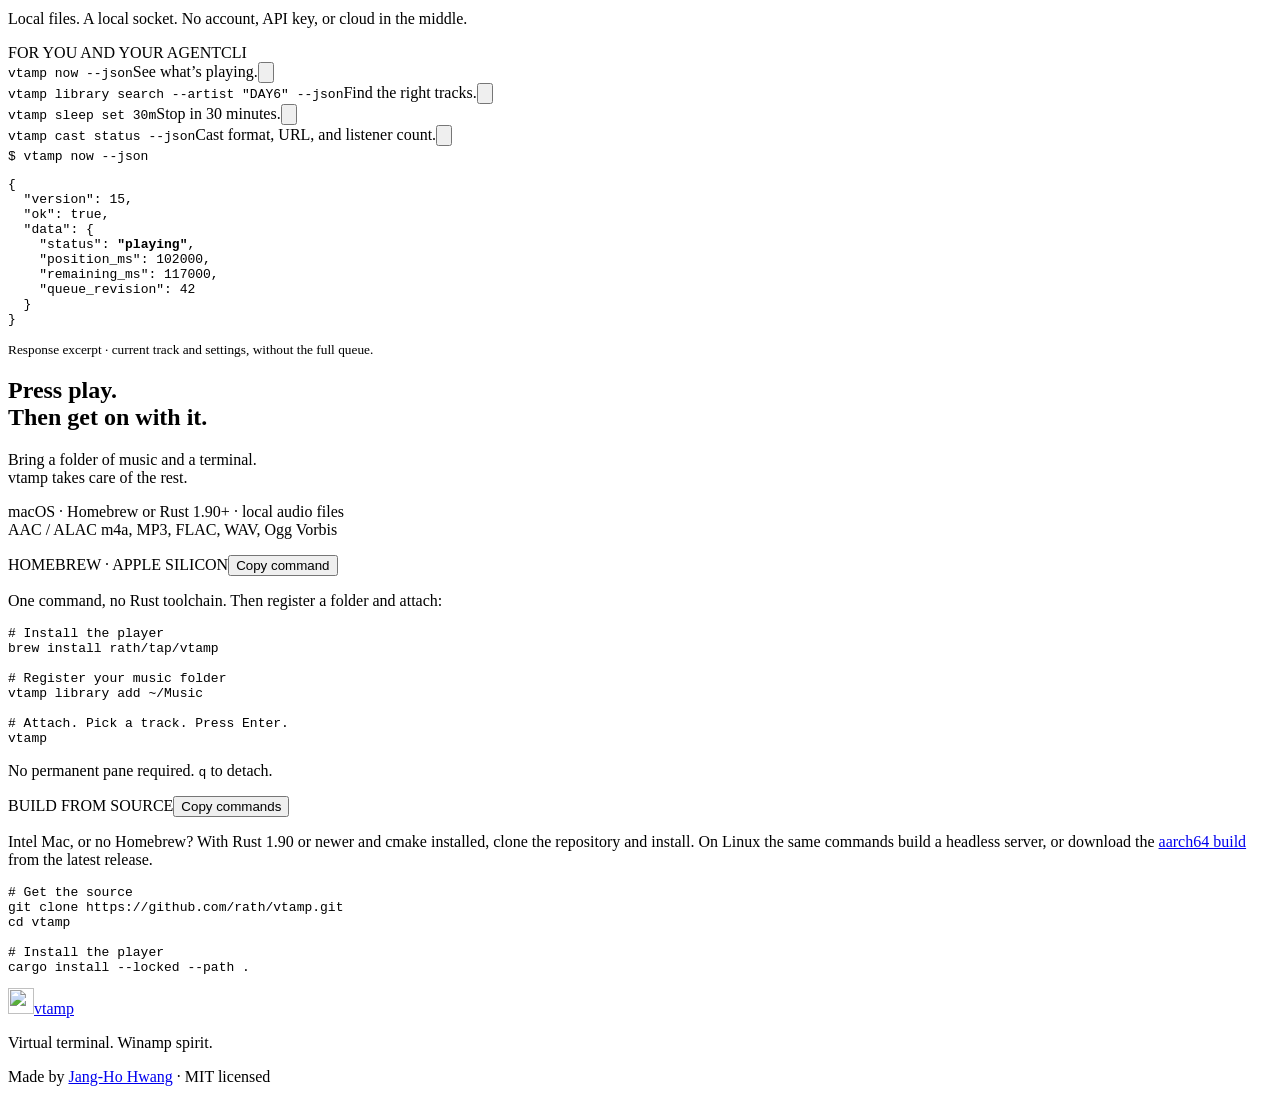
==== commit 29b9ff8e: "chore(release): prepare vtamp 0.5.4 - Bump the crate, lockfile, site badges, and JSON-LD versions to" ====
--- a/site/index.html
+++ b/site/index.html
@@ -6,14 +6,14 @@
 <title>vtamp · A music player for the terminal that keeps playing after you detach</title>
 <link rel="canonical" href="https://vtamp.told.me/"><link rel="alternate" hreflang="en" href="https://vtamp.told.me/"><link rel="alternate" hreflang="ko" href="https://vtamp.told.me/ko/"><link rel="alternate" hreflang="x-default" href="https://vtamp.told.me/">
 <meta property="og:type" content="website"><meta property="og:site_name" content="vtamp"><meta property="og:locale" content="en_US"><meta property="og:locale:alternate" content="ko_KR"><meta property="og:url" content="https://vtamp.told.me/"><meta property="og:title" content="vtamp · A music player for the terminal that keeps playing after you detach"><meta property="og:description" content="vtamp is a detachable terminal music player. Local music, a persistent server, and a CLI for people, scripts, and agents. Built with Rust. macOS first."><meta property="og:image" content="https://vtamp.told.me/og.png"><meta property="og:image:type" content="image/png"><meta property="og:image:width" content="1200"><meta property="og:image:height" content="630"><meta property="og:image:alt" content="vtamp: a music player for the terminal that keeps playing after you detach. The Homebrew install command above a terminal screenshot with album art and the current track."><meta name="twitter:card" content="summary_large_image">
-<script type="application/ld+json">{"@context":"https://schema.org","@type":"SoftwareApplication","name":"vtamp","url":"https://vtamp.told.me/","inLanguage":"en","description":"vtamp is a detachable terminal music player. Local music, a persistent server, and a CLI for people, scripts, and agents. Built with Rust. macOS first.","applicationCategory":"MultimediaApplication","operatingSystem":"macOS","softwareVersion":"0.5.3","license":"https://github.com/rath/vtamp/blob/main/LICENSE","isAccessibleForFree":true,"offers":{"@type":"Offer","price":"0","priceCurrency":"USD"},"image":"https://vtamp.told.me/og.png","screenshot":"https://vtamp.told.me/screenshots/wide.png","downloadUrl":"https://github.com/rath/vtamp/releases/latest","installUrl":"https://vtamp.told.me/#install","sameAs":["https://github.com/rath/vtamp"],"author":{"@type":"Person","name":"Jang-Ho Hwang","url":"https://xrath.com"}}</script>
+<script type="application/ld+json">{"@context":"https://schema.org","@type":"SoftwareApplication","name":"vtamp","url":"https://vtamp.told.me/","inLanguage":"en","description":"vtamp is a detachable terminal music player. Local music, a persistent server, and a CLI for people, scripts, and agents. Built with Rust. macOS first.","applicationCategory":"MultimediaApplication","operatingSystem":"macOS","softwareVersion":"0.5.4","license":"https://github.com/rath/vtamp/blob/main/LICENSE","isAccessibleForFree":true,"offers":{"@type":"Offer","price":"0","priceCurrency":"USD"},"image":"https://vtamp.told.me/og.png","screenshot":"https://vtamp.told.me/screenshots/wide.png","downloadUrl":"https://github.com/rath/vtamp/releases/latest","installUrl":"https://vtamp.told.me/#install","sameAs":["https://github.com/rath/vtamp"],"author":{"@type":"Person","name":"Jang-Ho Hwang","url":"https://xrath.com"}}</script>
 <link rel="icon" type="image/png" sizes="32x32" href="favicon-32.png"><link rel="icon" type="image/png" sizes="64x64" href="favicon-64.png"><link rel="apple-touch-icon" sizes="180x180" href="apple-touch-icon.png"><link rel="preload" href="fonts/SpaceGrotesk.ttf" as="font" type="font/ttf" crossorigin><link rel="stylesheet" href="style.css">
 <script type="application/json" id="strings">{"pauseLabel":"Pause automatic slideshow","playLabel":"Start automatic slideshow","pause":"Pause","play":"Play","loading":"This screenshot is still loading. Please try again.","unavailable":"Screenshot unavailable","unavailableReload":"Screenshot unavailable. Please reload the page.","copied":"Command copied.","copyFallback":"Select and copy: ","videoPauseLabel":"Pause the spectrum recording","videoPlayLabel":"Play the spectrum recording"}</script><script src="app.js" defer></script>
 </head>
 <body>
 <a class="skip-link" href="#main">Skip to content</a>
 <header class="masthead wrap">
-<a class="brand" href="#main" aria-label="vtamp home"><img src="mark.png" alt="" width="32" height="32">vtamp<span class="version">v0.5.3</span></a>
+<a class="brand" href="#main" aria-label="vtamp home"><img src="mark.png" alt="" width="32" height="32">vtamp<span class="version">v0.5.4</span></a>
 <nav aria-label="Main navigation"><a href="#how-it-works">The idea</a><a href="#commands">The controls</a><a class="nav-install" href="#install">Get started <svg viewBox="0 0 24 24" aria-hidden="true"><path d="M6 18 18 6M6 6h12v12"/></svg></a><a class="nav-lang" href="ko/" hreflang="ko" lang="ko">한국어</a></nav>
 </header>
 <main id="main">
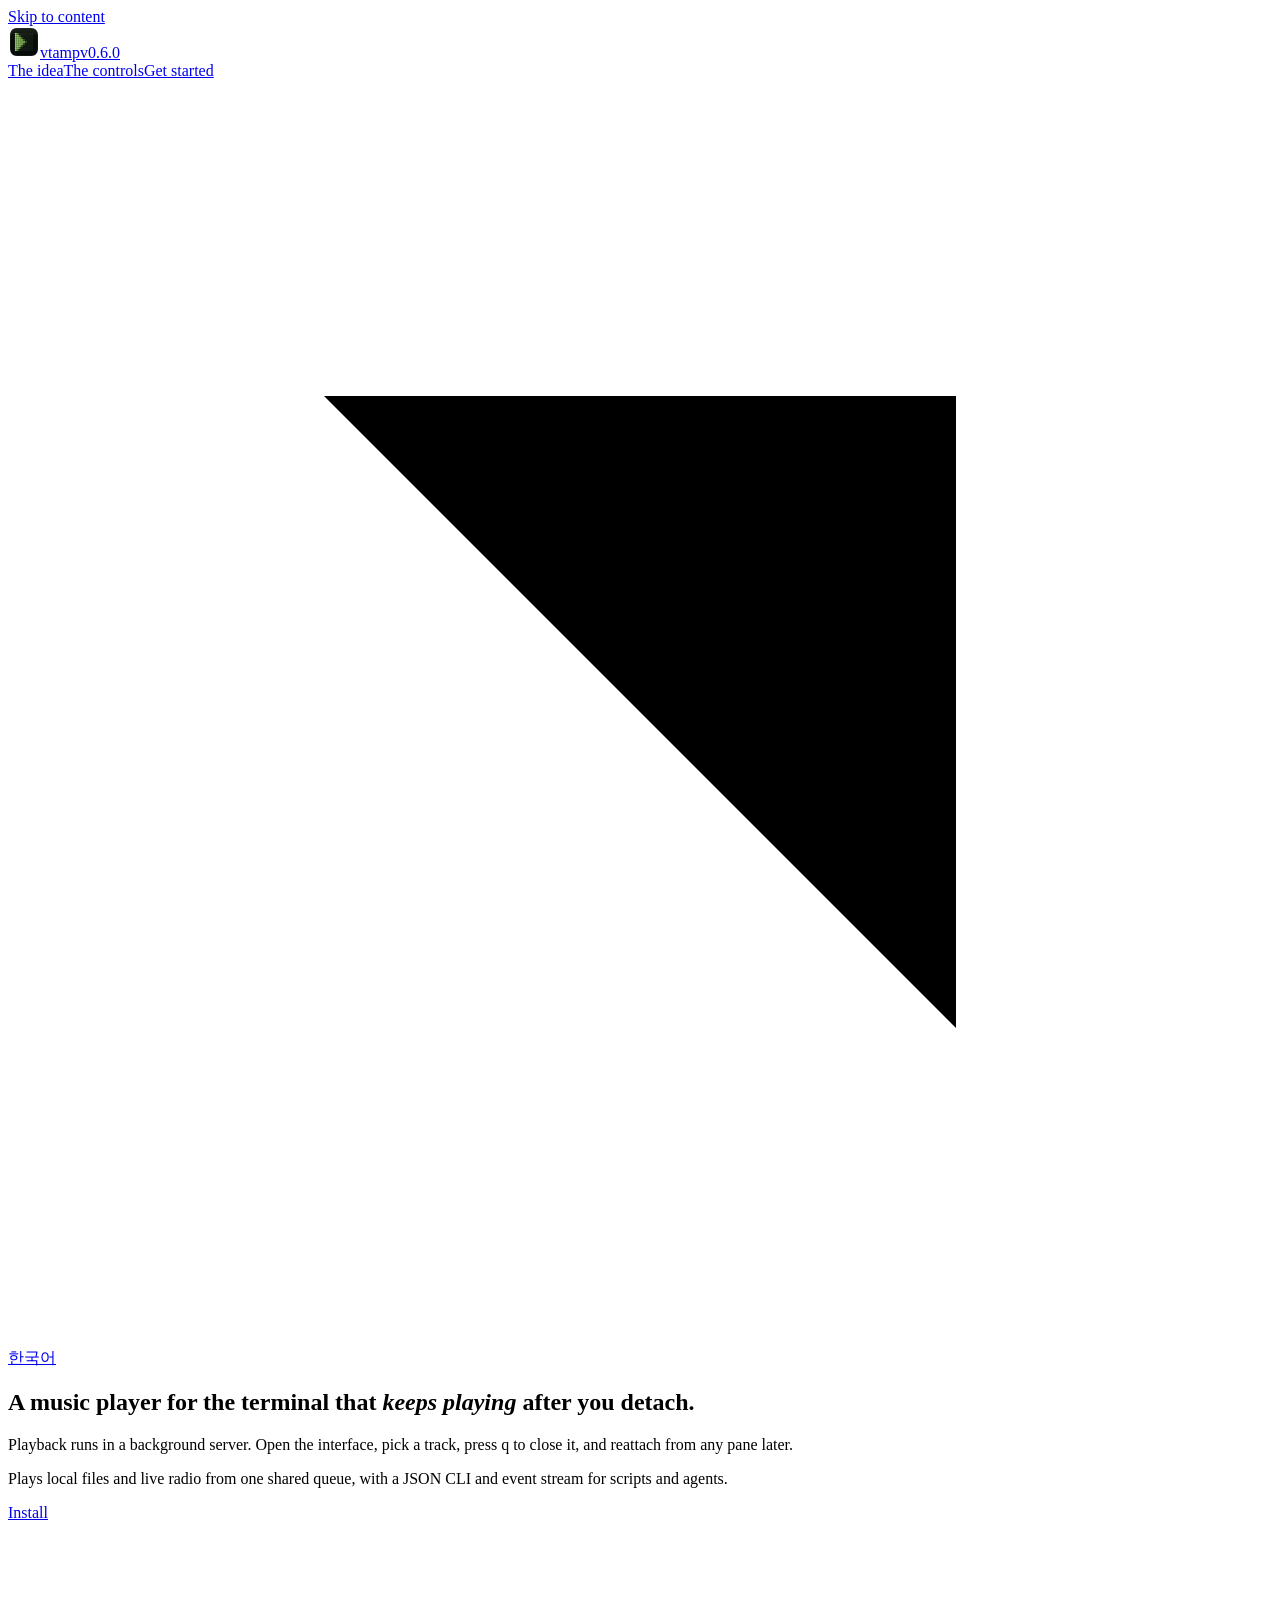
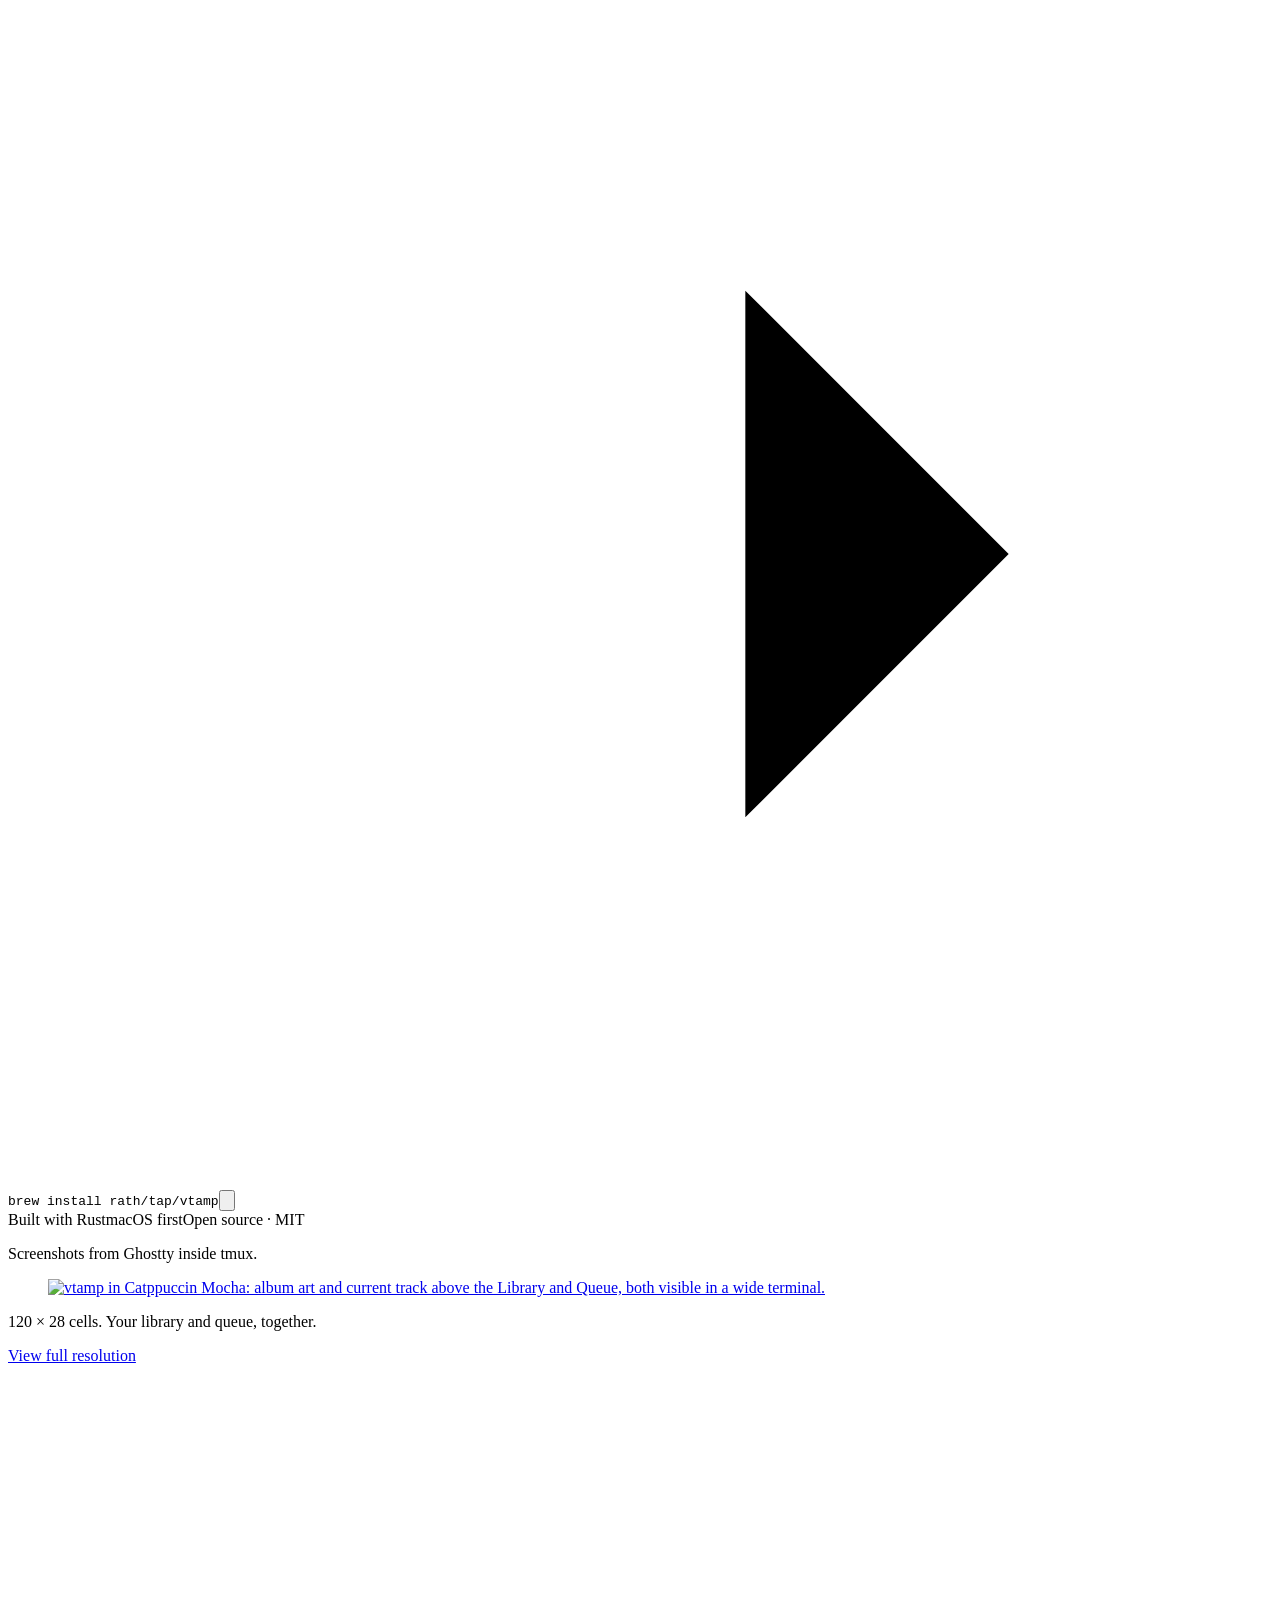
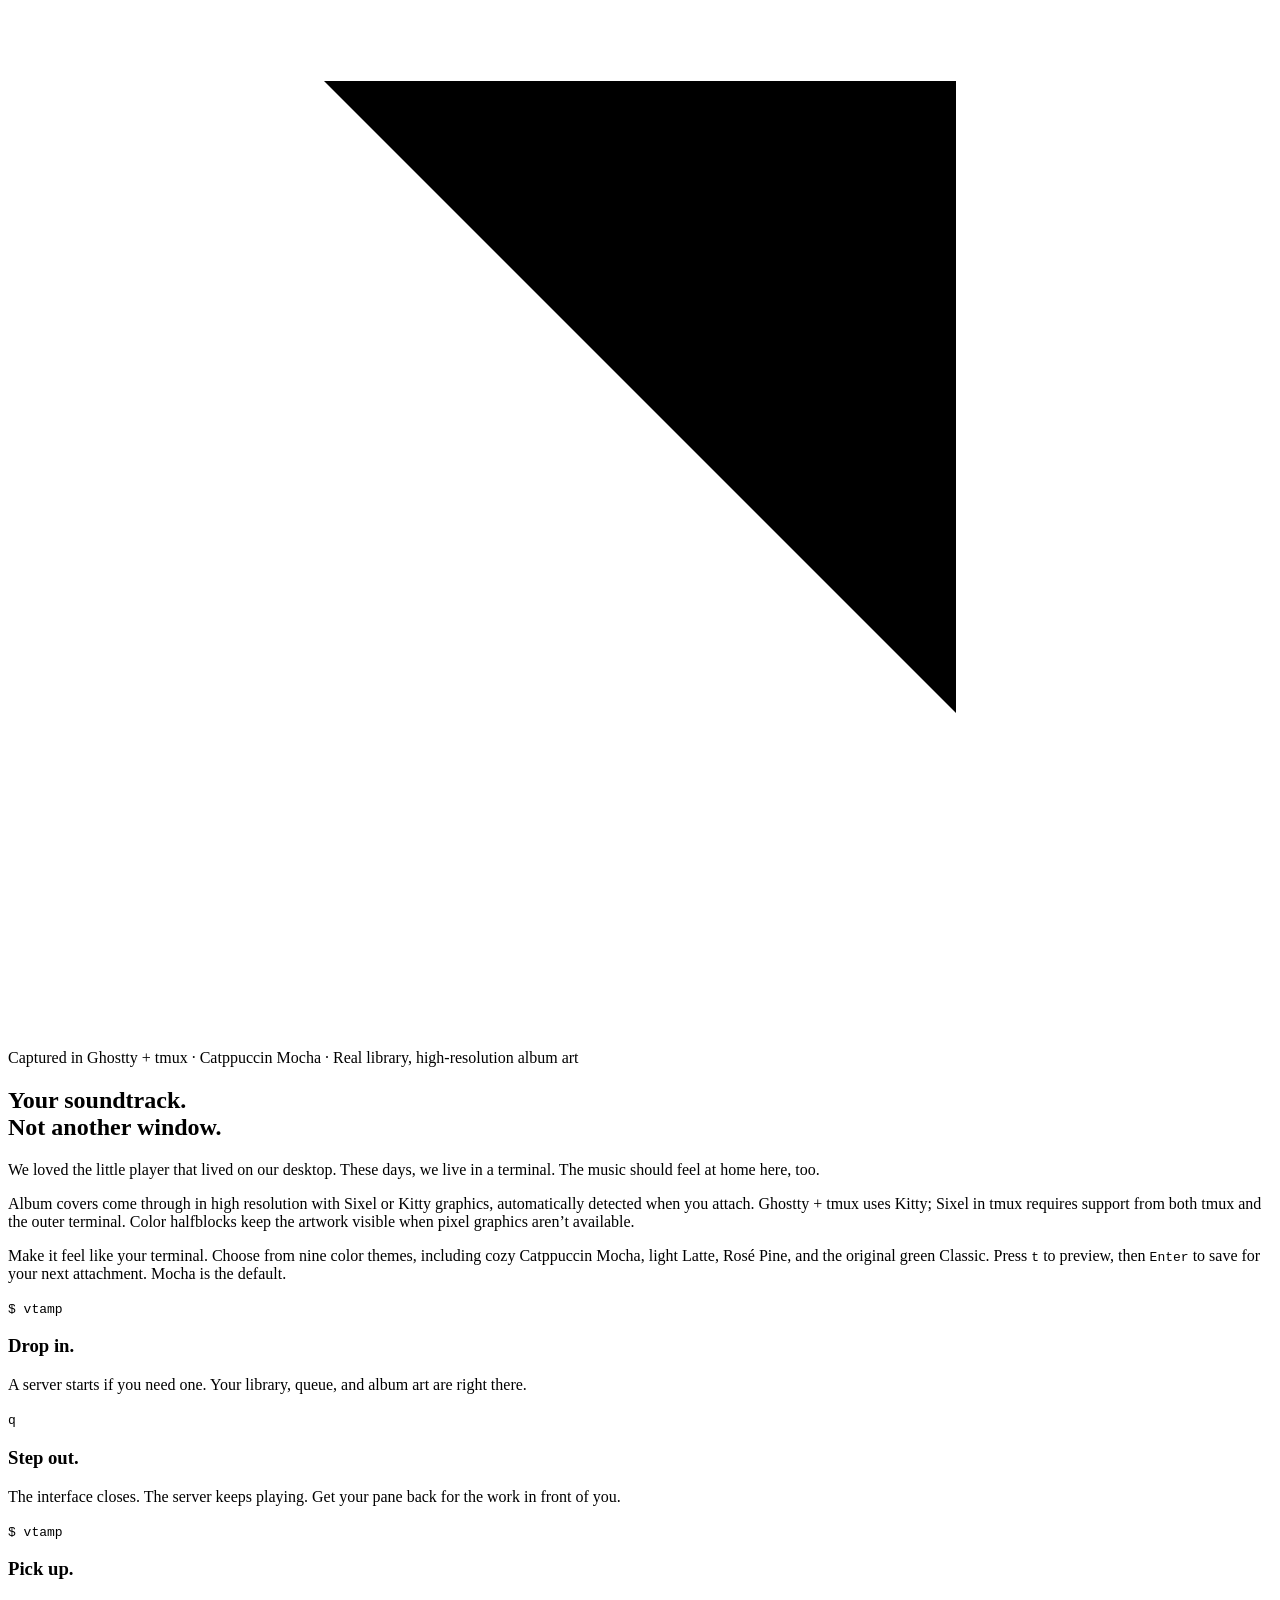
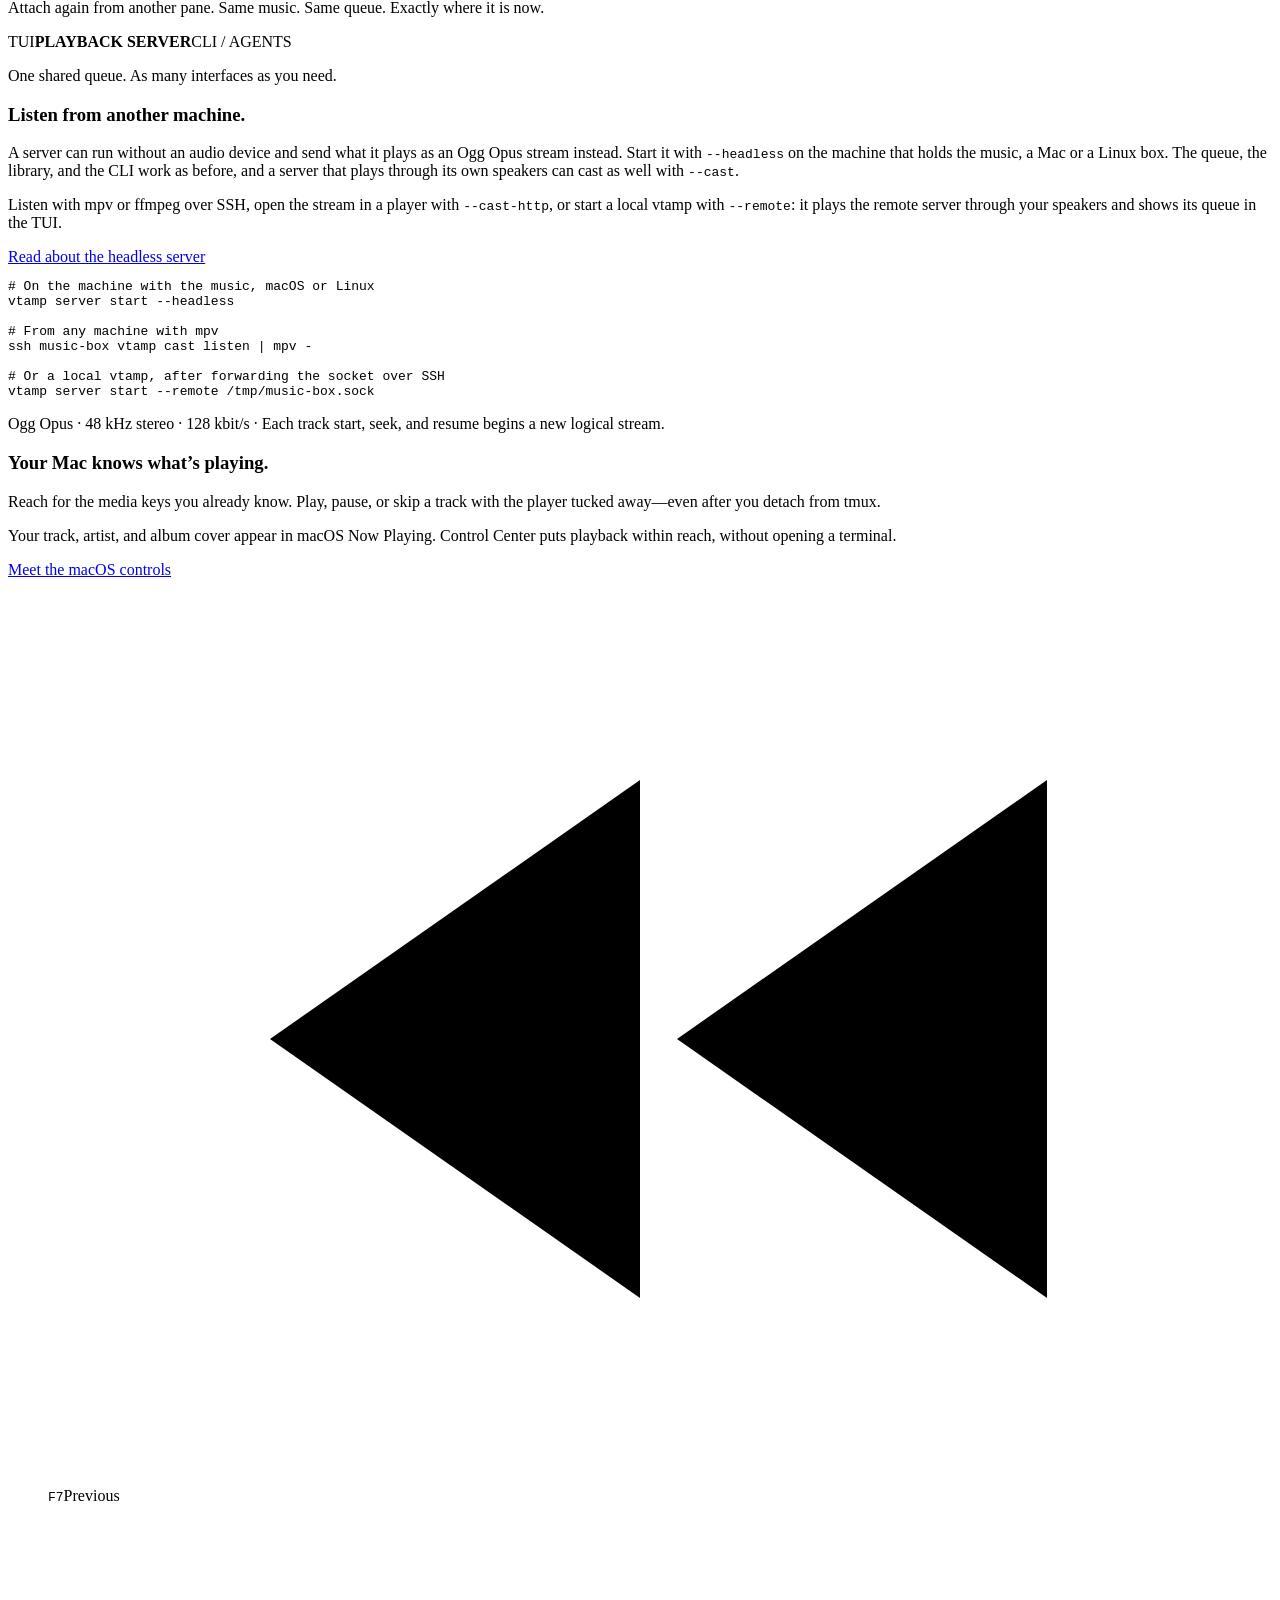
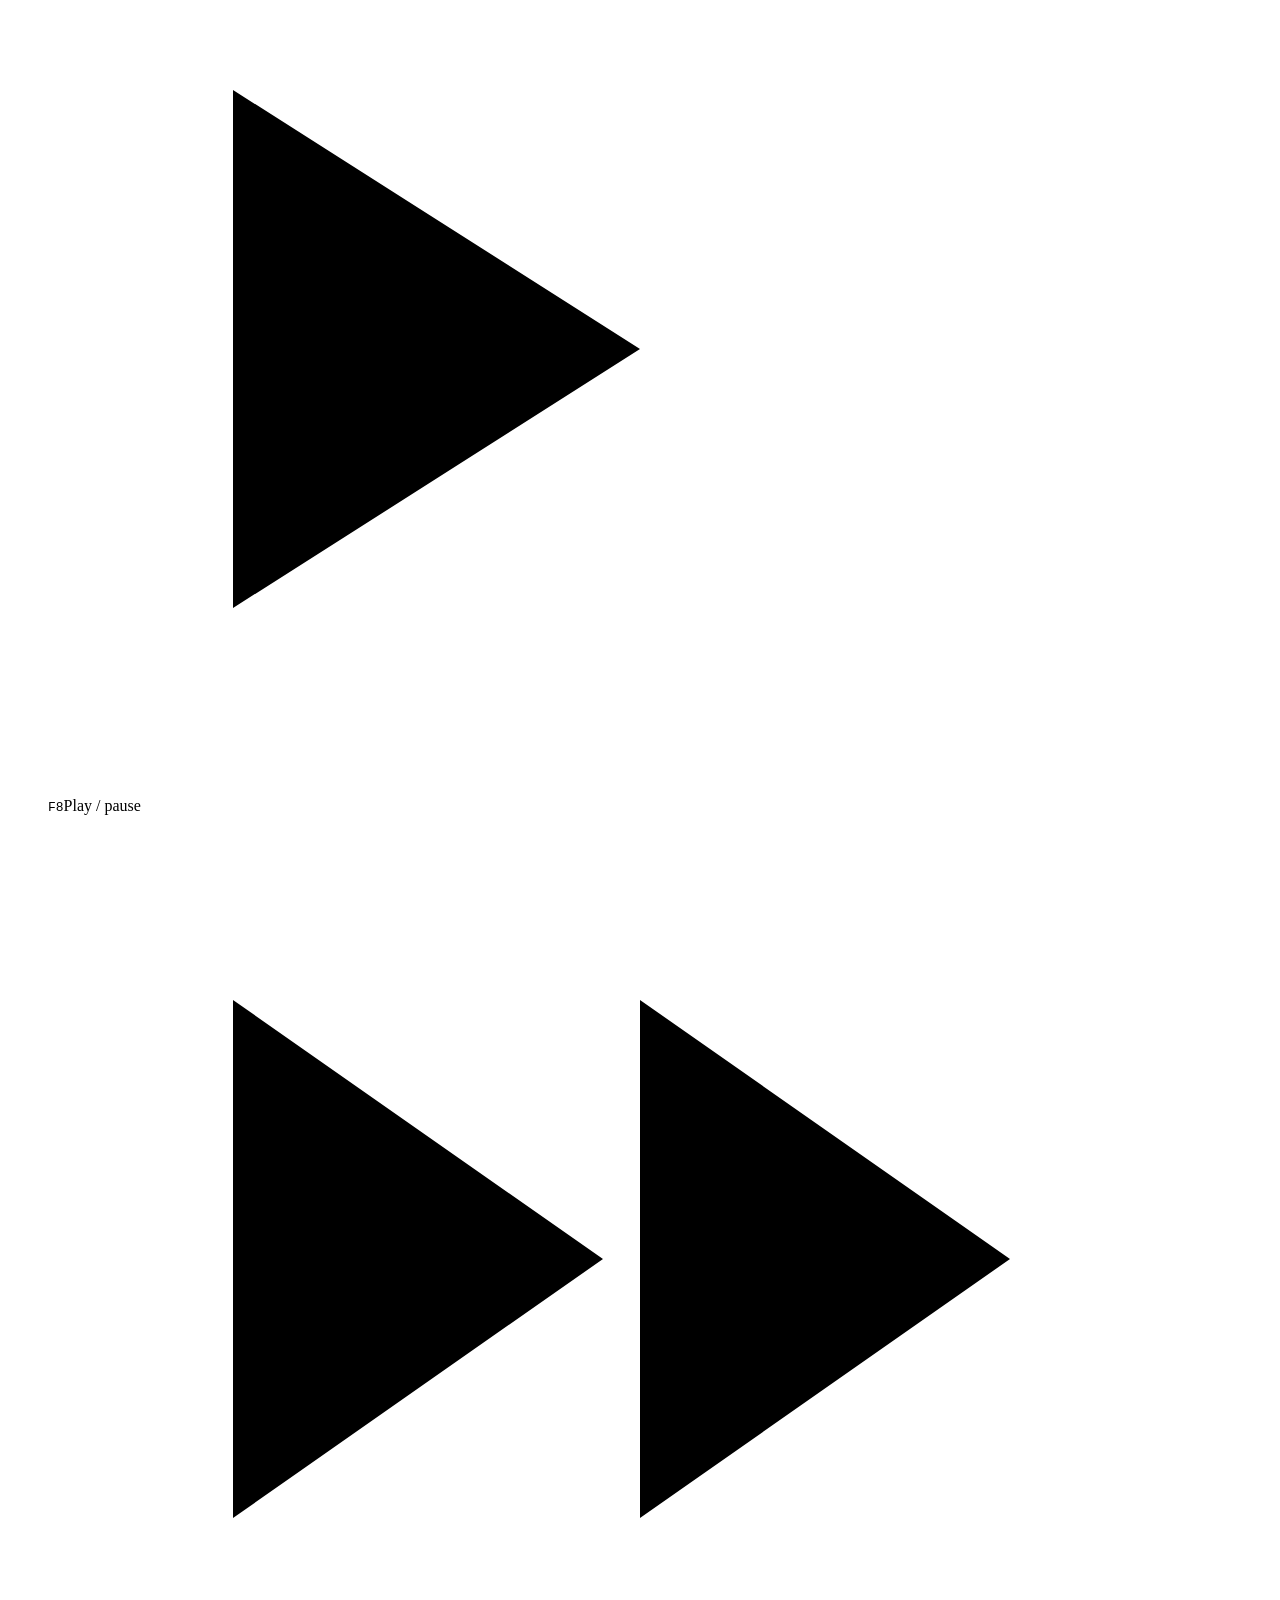
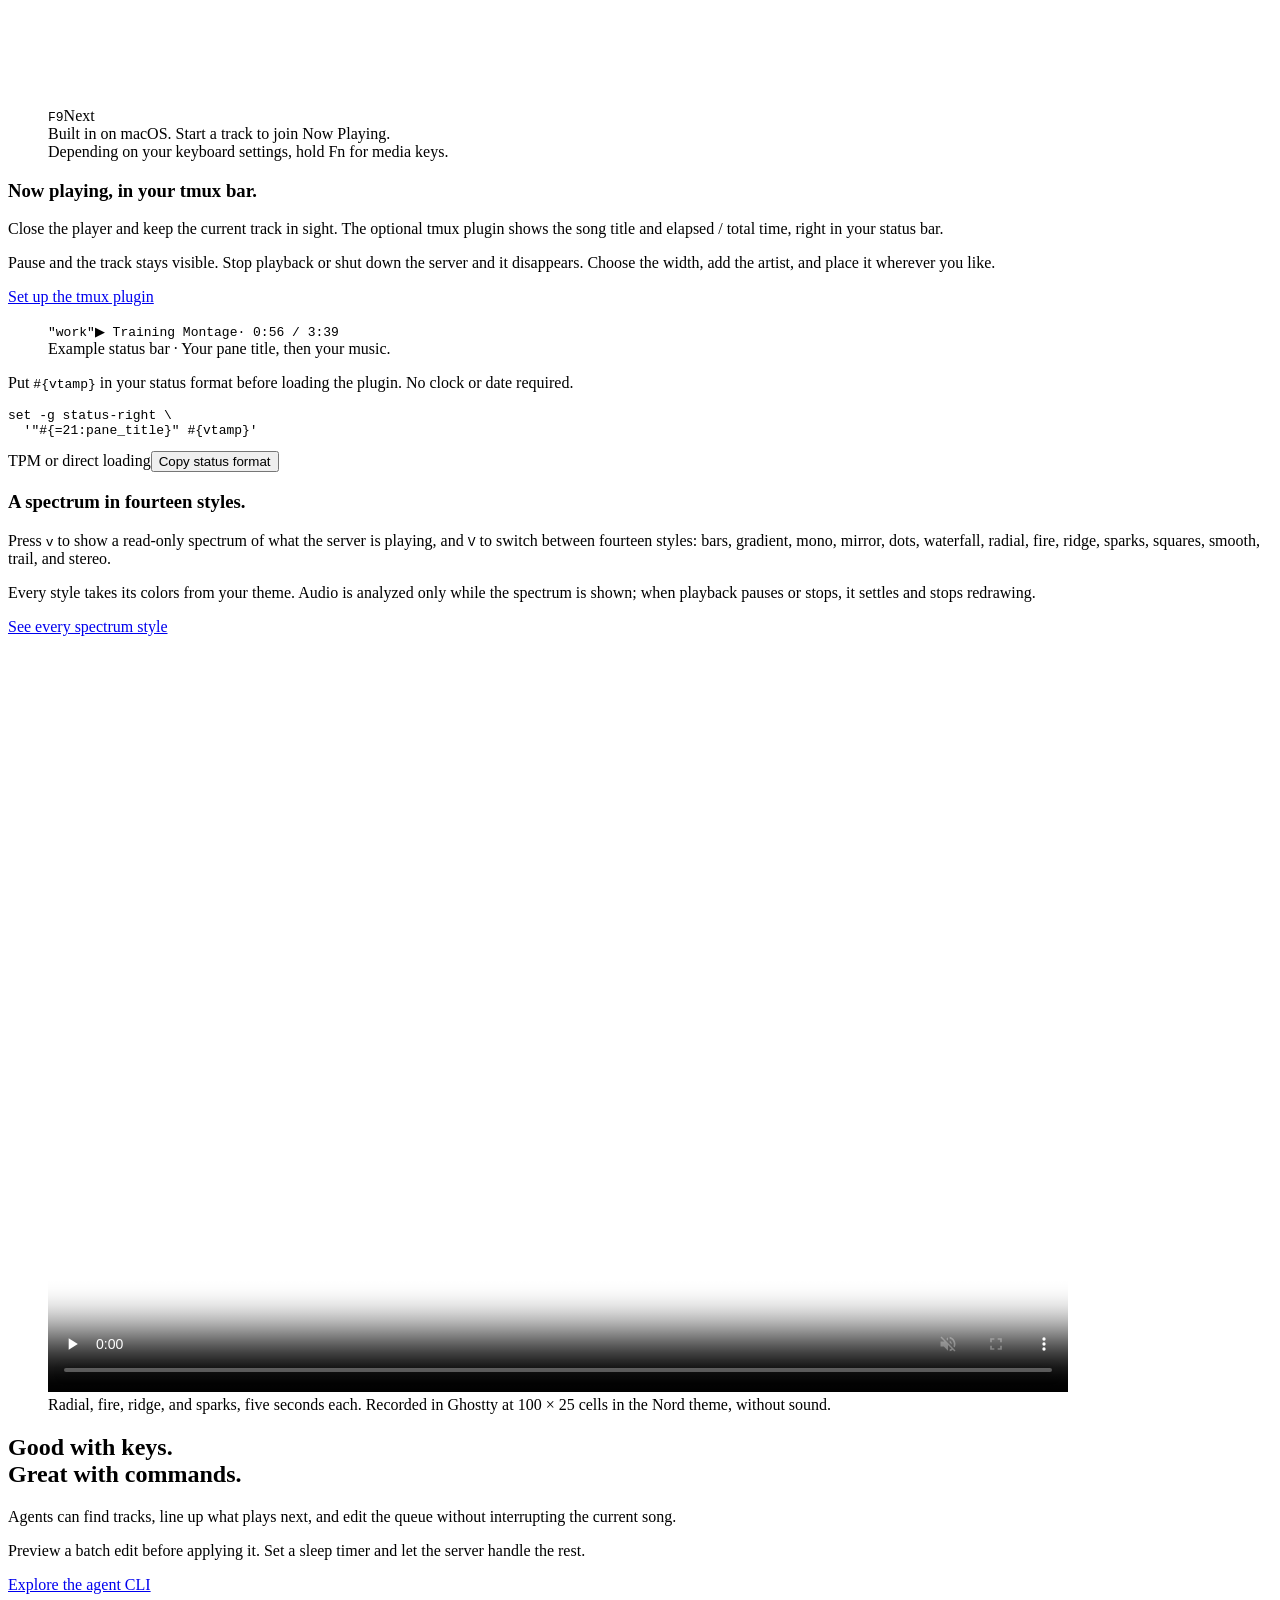
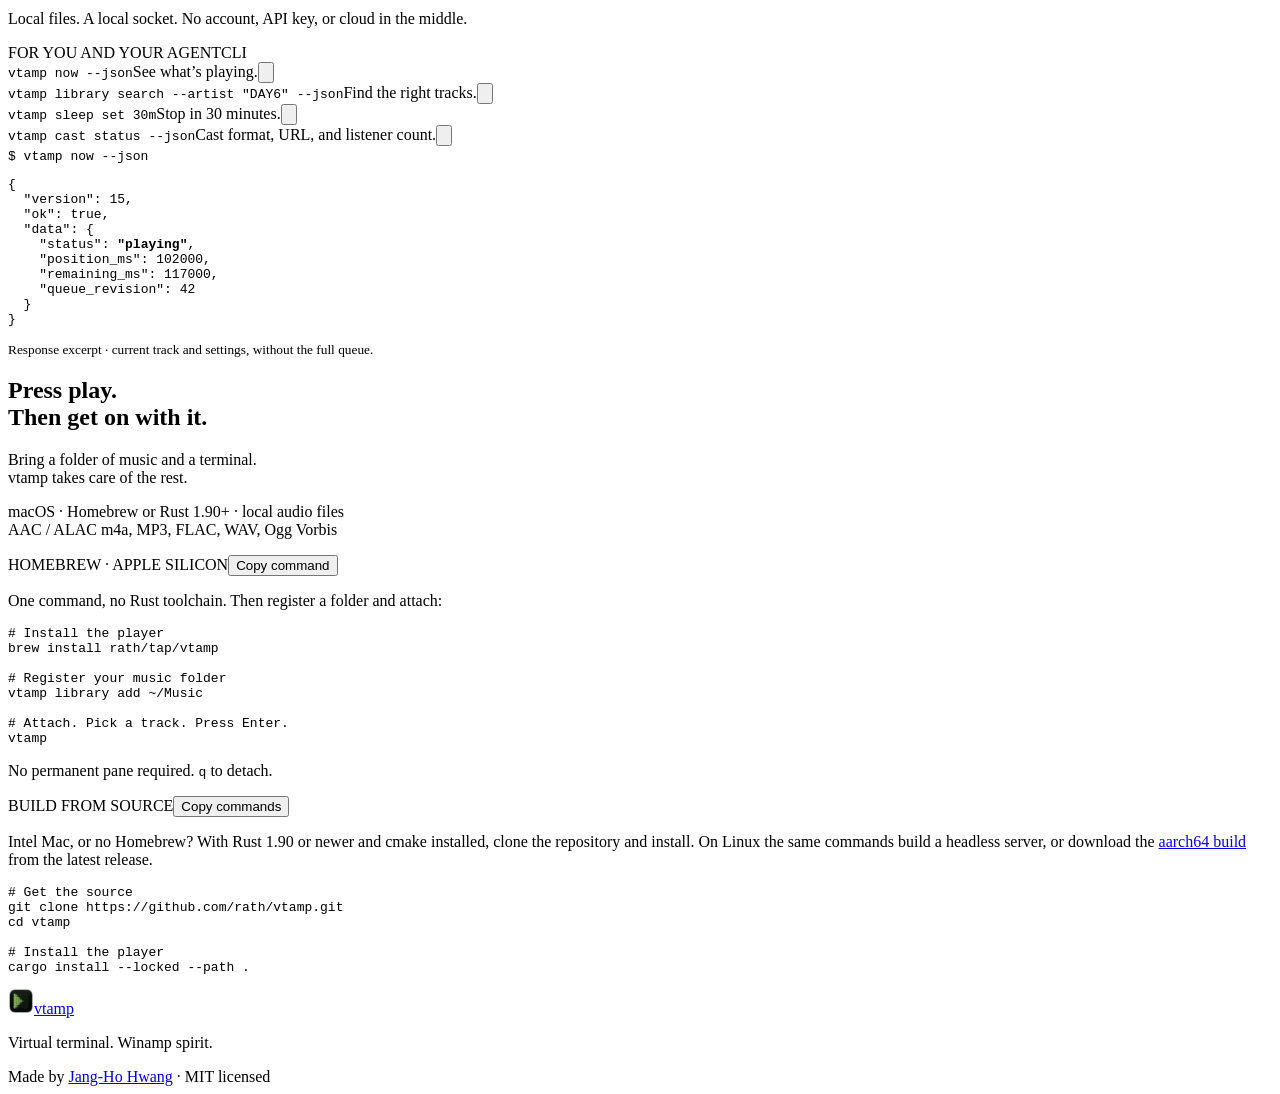
==== commit 70e09bdc: "chore(release): prepare vtamp 0.6.0 - Bump the crate, the lockfile entry, and the website's version " ====
--- a/site/index.html
+++ b/site/index.html
@@ -6,14 +6,14 @@
 <title>vtamp · A music player for the terminal that keeps playing after you detach</title>
 <link rel="canonical" href="https://vtamp.told.me/"><link rel="alternate" hreflang="en" href="https://vtamp.told.me/"><link rel="alternate" hreflang="ko" href="https://vtamp.told.me/ko/"><link rel="alternate" hreflang="x-default" href="https://vtamp.told.me/">
 <meta property="og:type" content="website"><meta property="og:site_name" content="vtamp"><meta property="og:locale" content="en_US"><meta property="og:locale:alternate" content="ko_KR"><meta property="og:url" content="https://vtamp.told.me/"><meta property="og:title" content="vtamp · A music player for the terminal that keeps playing after you detach"><meta property="og:description" content="vtamp is a detachable terminal music player. Local music, a persistent server, and a CLI for people, scripts, and agents. Built with Rust. macOS first."><meta property="og:image" content="https://vtamp.told.me/og.png"><meta property="og:image:type" content="image/png"><meta property="og:image:width" content="1200"><meta property="og:image:height" content="630"><meta property="og:image:alt" content="vtamp: a music player for the terminal that keeps playing after you detach. The Homebrew install command above a terminal screenshot with album art and the current track."><meta name="twitter:card" content="summary_large_image">
-<script type="application/ld+json">{"@context":"https://schema.org","@type":"SoftwareApplication","name":"vtamp","url":"https://vtamp.told.me/","inLanguage":"en","description":"vtamp is a detachable terminal music player. Local music, a persistent server, and a CLI for people, scripts, and agents. Built with Rust. macOS first.","applicationCategory":"MultimediaApplication","operatingSystem":"macOS","softwareVersion":"0.5.4","license":"https://github.com/rath/vtamp/blob/main/LICENSE","isAccessibleForFree":true,"offers":{"@type":"Offer","price":"0","priceCurrency":"USD"},"image":"https://vtamp.told.me/og.png","screenshot":"https://vtamp.told.me/screenshots/wide.png","downloadUrl":"https://github.com/rath/vtamp/releases/latest","installUrl":"https://vtamp.told.me/#install","sameAs":["https://github.com/rath/vtamp"],"author":{"@type":"Person","name":"Jang-Ho Hwang","url":"https://xrath.com"}}</script>
+<script type="application/ld+json">{"@context":"https://schema.org","@type":"SoftwareApplication","name":"vtamp","url":"https://vtamp.told.me/","inLanguage":"en","description":"vtamp is a detachable terminal music player. Local music, a persistent server, and a CLI for people, scripts, and agents. Built with Rust. macOS first.","applicationCategory":"MultimediaApplication","operatingSystem":"macOS","softwareVersion":"0.6.0","license":"https://github.com/rath/vtamp/blob/main/LICENSE","isAccessibleForFree":true,"offers":{"@type":"Offer","price":"0","priceCurrency":"USD"},"image":"https://vtamp.told.me/og.png","screenshot":"https://vtamp.told.me/screenshots/wide.png","downloadUrl":"https://github.com/rath/vtamp/releases/latest","installUrl":"https://vtamp.told.me/#install","sameAs":["https://github.com/rath/vtamp"],"author":{"@type":"Person","name":"Jang-Ho Hwang","url":"https://xrath.com"}}</script>
 <link rel="icon" type="image/png" sizes="32x32" href="favicon-32.png"><link rel="icon" type="image/png" sizes="64x64" href="favicon-64.png"><link rel="apple-touch-icon" sizes="180x180" href="apple-touch-icon.png"><link rel="preload" href="fonts/SpaceGrotesk.ttf" as="font" type="font/ttf" crossorigin><link rel="stylesheet" href="style.css">
 <script type="application/json" id="strings">{"pauseLabel":"Pause automatic slideshow","playLabel":"Start automatic slideshow","pause":"Pause","play":"Play","loading":"This screenshot is still loading. Please try again.","unavailable":"Screenshot unavailable","unavailableReload":"Screenshot unavailable. Please reload the page.","copied":"Command copied.","copyFallback":"Select and copy: ","videoPauseLabel":"Pause the spectrum recording","videoPlayLabel":"Play the spectrum recording"}</script><script src="app.js" defer></script>
 </head>
 <body>
 <a class="skip-link" href="#main">Skip to content</a>
 <header class="masthead wrap">
-<a class="brand" href="#main" aria-label="vtamp home"><img src="mark.png" alt="" width="32" height="32">vtamp<span class="version">v0.5.4</span></a>
+<a class="brand" href="#main" aria-label="vtamp home"><img src="mark.png" alt="" width="32" height="32">vtamp<span class="version">v0.6.0</span></a>
 <nav aria-label="Main navigation"><a href="#how-it-works">The idea</a><a href="#commands">The controls</a><a class="nav-install" href="#install">Get started <svg viewBox="0 0 24 24" aria-hidden="true"><path d="M6 18 18 6M6 6h12v12"/></svg></a><a class="nav-lang" href="ko/" hreflang="ko" lang="ko">한국어</a></nav>
 </header>
 <main id="main">
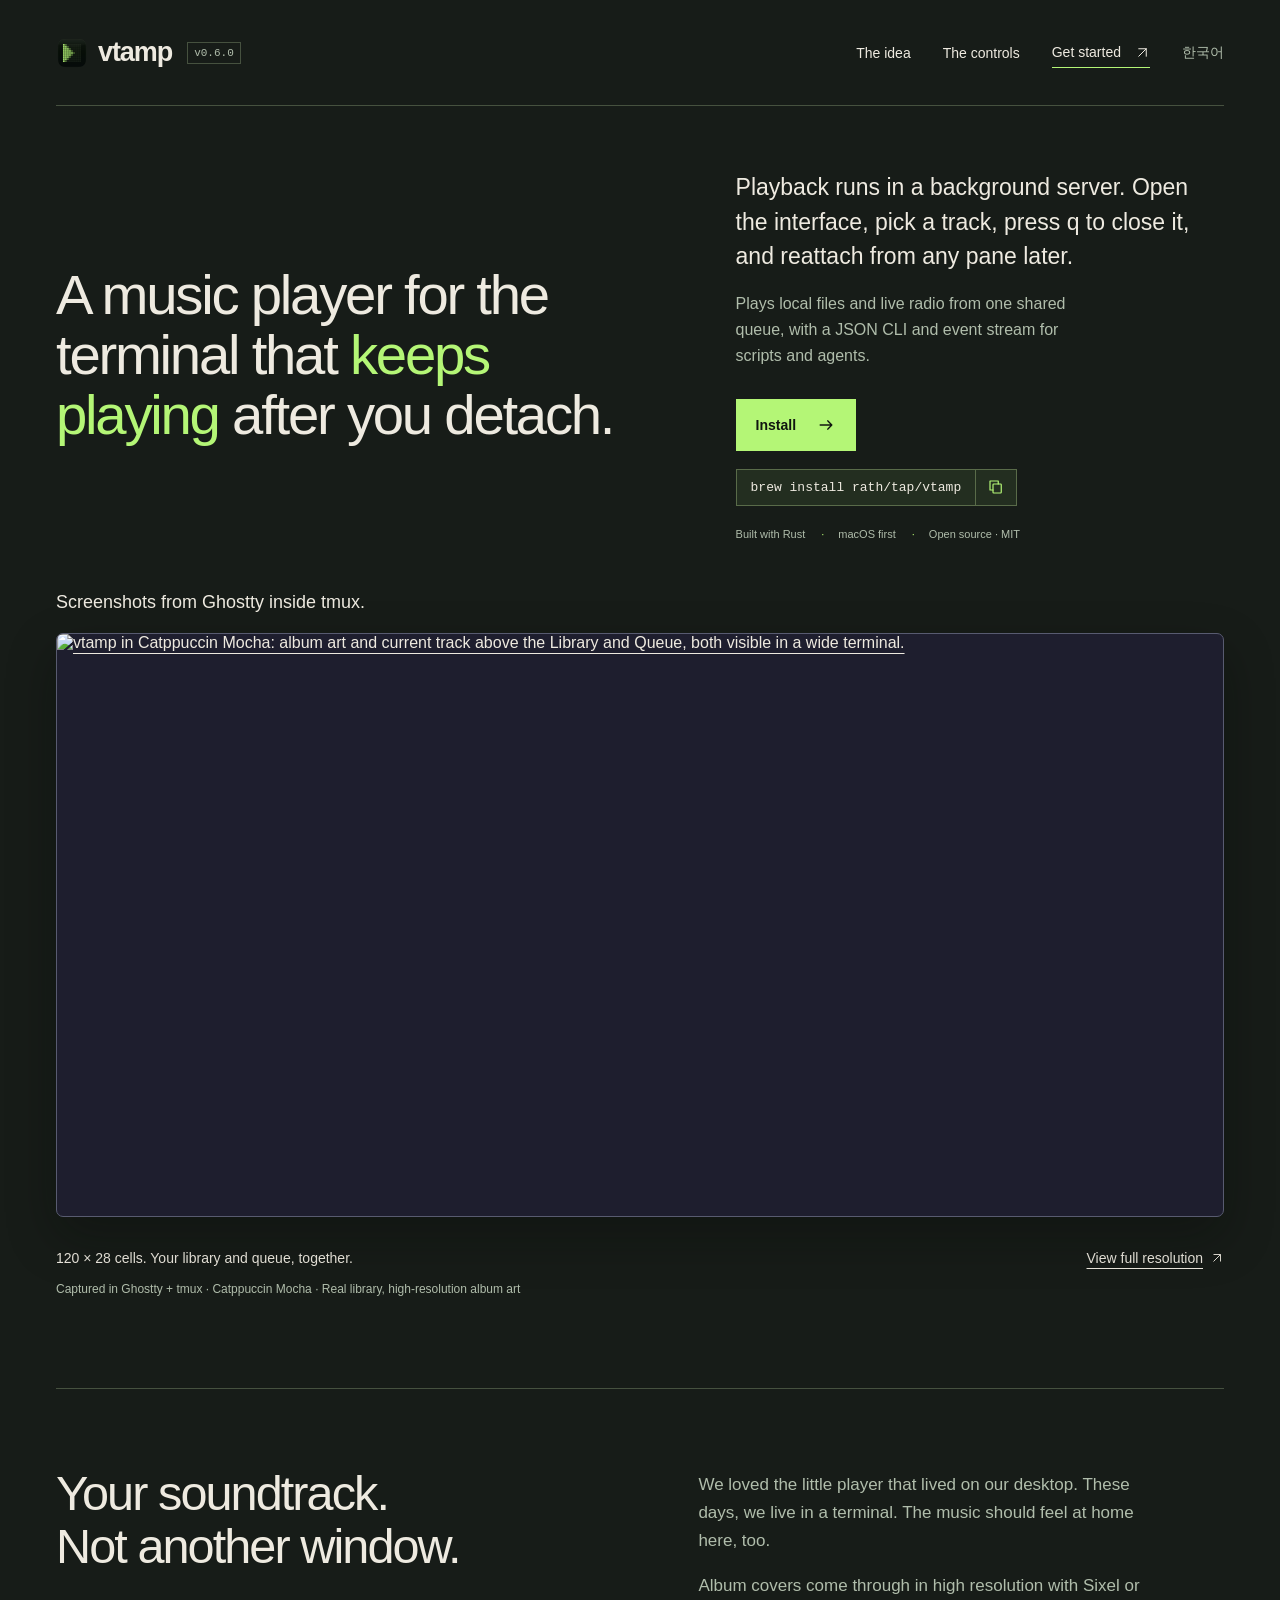
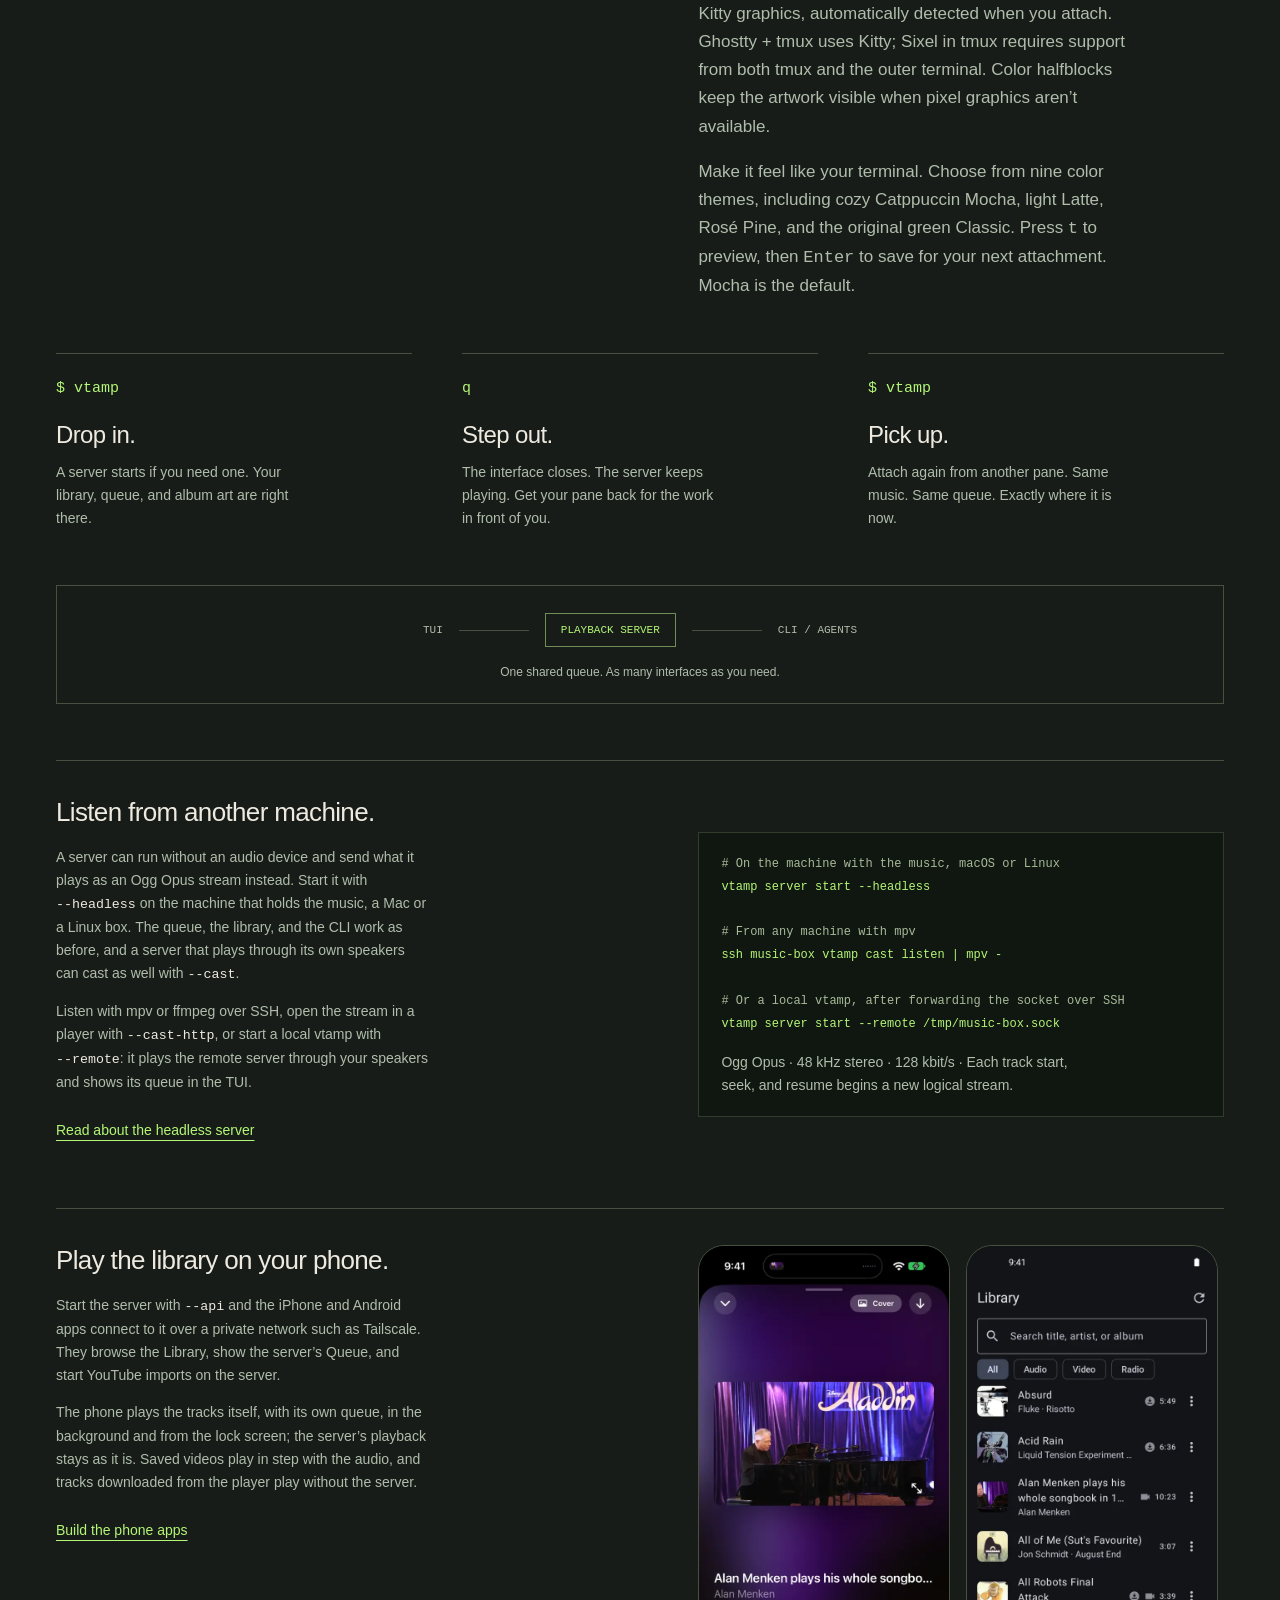
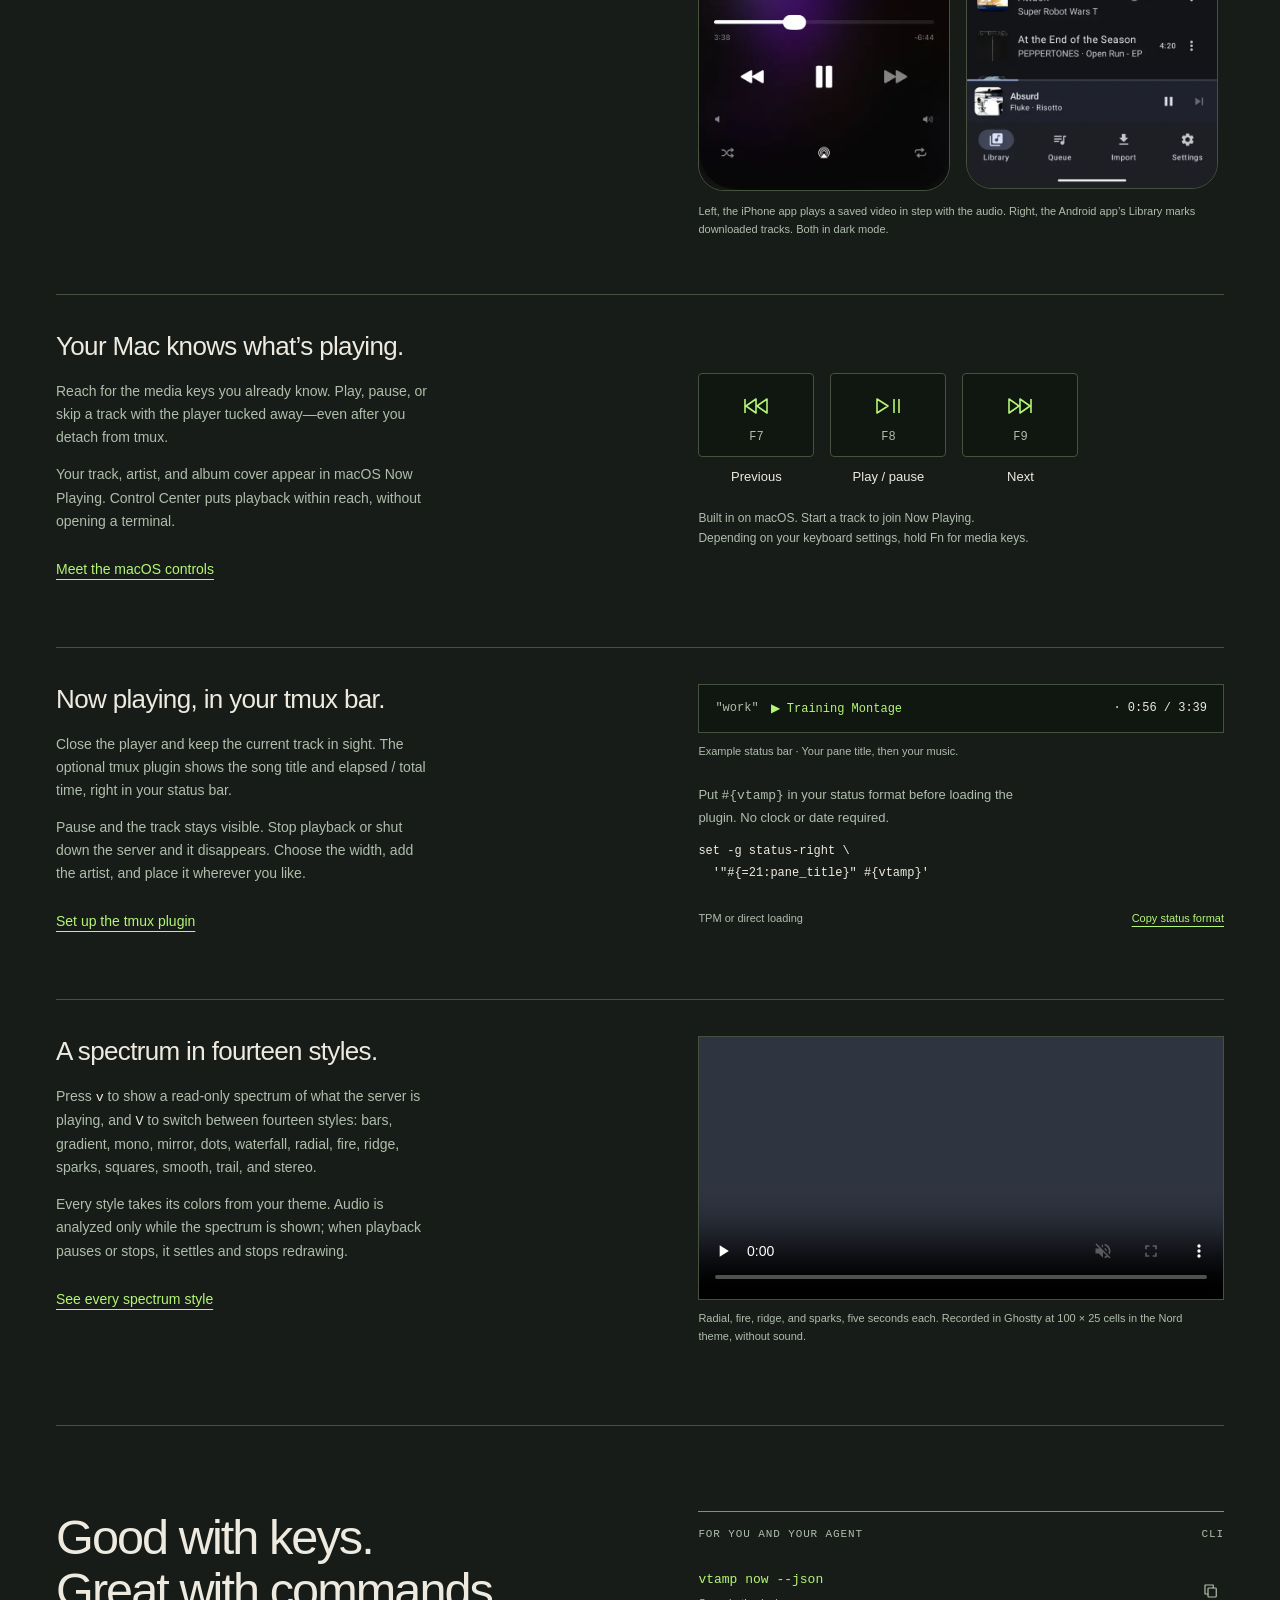
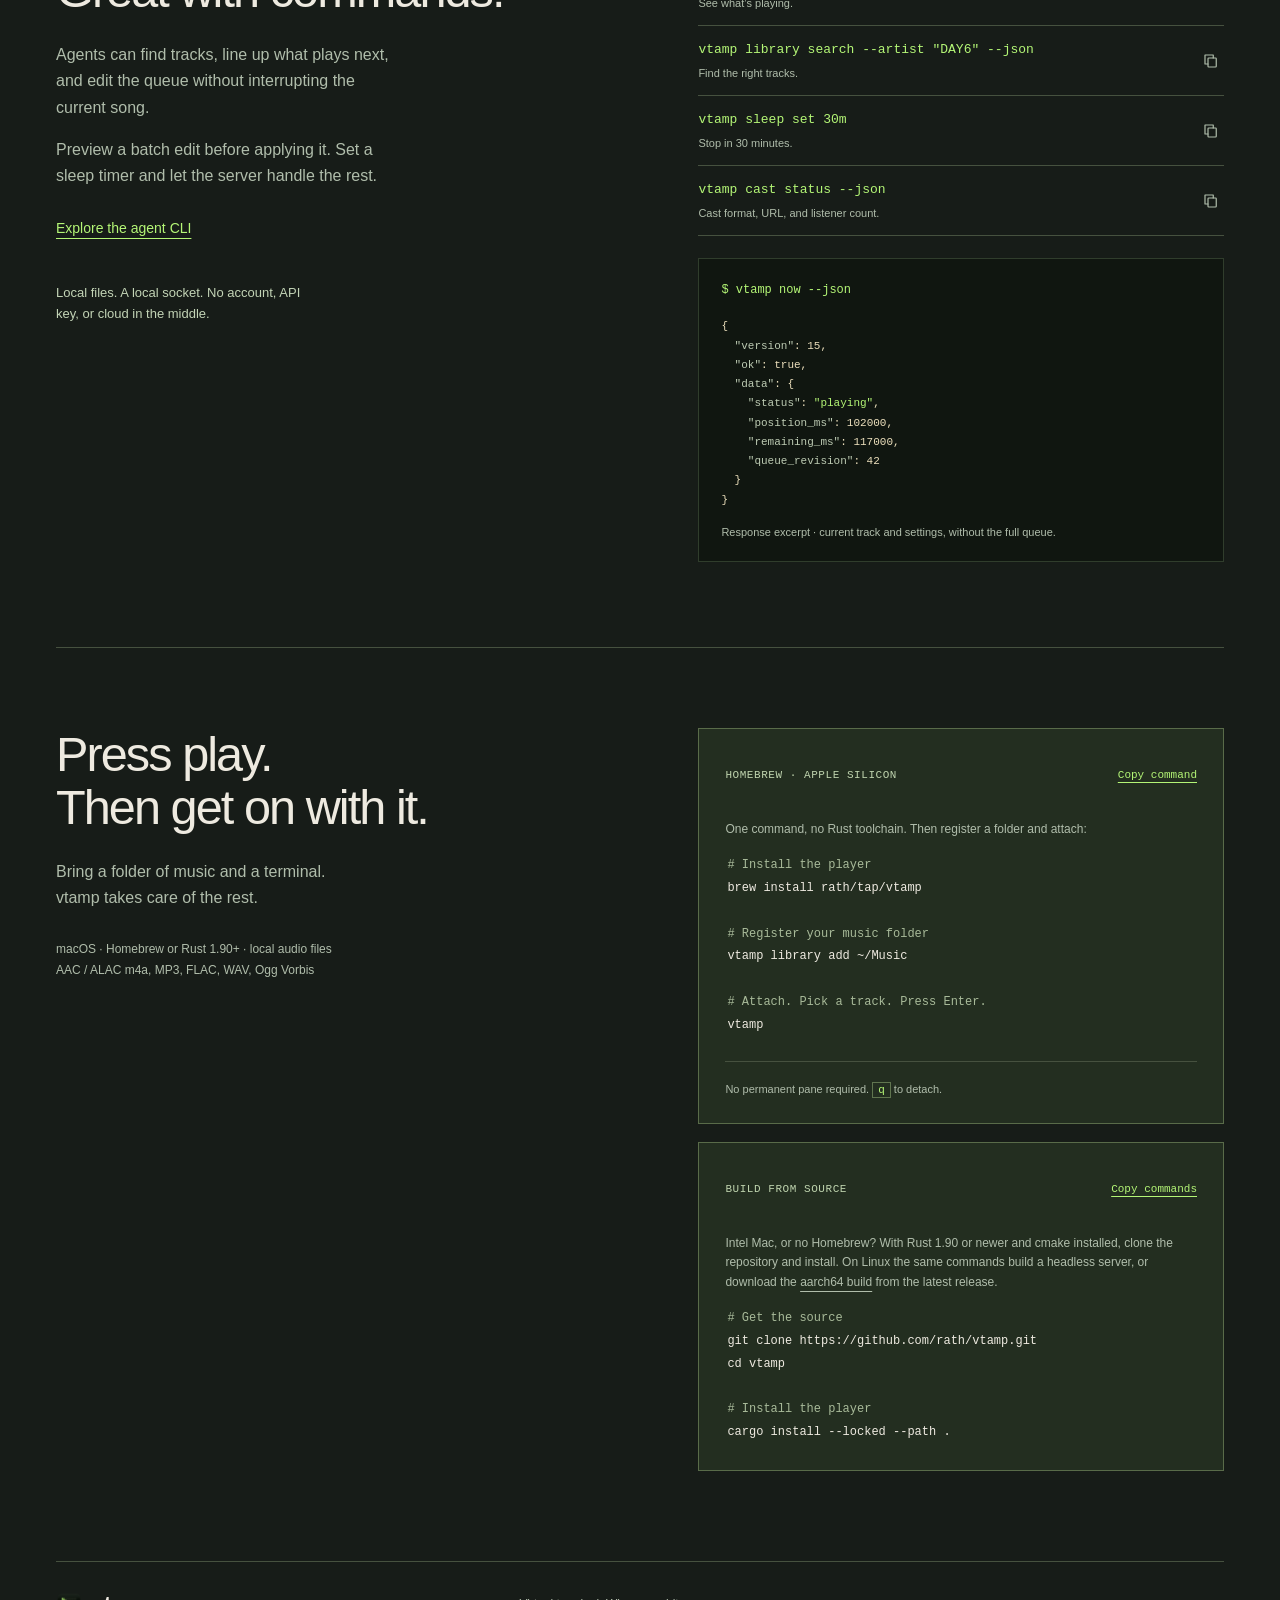
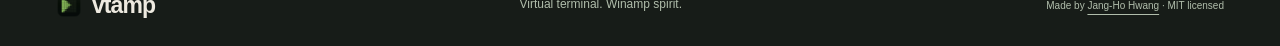
==== commit a92be3d4: "docs: show the current iPhone and Android apps in the README and on the website - Retake the iPhone " ====
--- a/site/index.html
+++ b/site/index.html
@@ -83,6 +83,18 @@
 vtamp server start --remote /tmp/music-box.sock</code></pre>
 <p class="cast-example-foot">Ogg Opus · 48 kHz stereo · 128 kbit/s · Each track start, seek, and resume begins a new logical stream.</p>
 </div>
+</div>
+<div class="apps-feature" aria-labelledby="apps-heading">
+<div>
+<h3 id="apps-heading">Play the library on your phone.</h3>
+<p>Start the server with <code>--api</code> and the iPhone and Android apps connect to it over a private network such as Tailscale. They browse the Library, show the server’s Queue, and start YouTube imports on the server.</p>
+<p>The phone plays the tracks itself, with its own queue, in the background and from the lock screen; the server’s playback stays as it is. Saved videos play in step with the audio, and tracks downloaded from the player play without the server.</p>
+<a class="feature-guide" href="https://github.com/rath/vtamp#iphone-app">Build the phone apps</a>
+</div>
+<figure class="apps-example">
+<div class="apps-shots"><img src="screenshots/iphone-now-playing.webp" width="600" height="1304" loading="lazy" decoding="async" alt="The iPhone app's player showing a saved concert video above the title, the position slider, and playback controls."><img src="screenshots/android-library.webp" width="600" height="1300" loading="lazy" decoding="async" alt="The Android app's Library with album covers, video marks, and gray download marks on the downloaded tracks."></div>
+<figcaption>Left, the iPhone app plays a saved video in step with the audio. Right, the Android app’s Library marks downloaded tracks. Both in dark mode.</figcaption>
+</figure>
 </div>
 <div class="media-feature" aria-labelledby="media-heading">
 <div>
--- a/site/style.css
+++ b/site/style.css
@@ -0,0 +1,232 @@
+@font-face { font-family: 'Space Grotesk'; src: url('fonts/SpaceGrotesk.ttf') format('truetype'); font-weight: 300 700; font-display: swap; }
+/* Pretendard loads only on the Korean page, where html:lang(ko) puts it first. */
+@font-face { font-family: 'Pretendard'; src: url('fonts/Pretendard-Regular.subset.woff2') format('woff2'); font-weight: 400; font-display: swap; }
+@font-face { font-family: 'Pretendard'; src: url('fonts/Pretendard-Medium.subset.woff2') format('woff2'); font-weight: 500; font-display: swap; }
+@font-face { font-family: 'Pretendard'; src: url('fonts/Pretendard-SemiBold.subset.woff2') format('woff2'); font-weight: 600; font-display: swap; }
+:root {
+  --bg: #171c18; --panel: #222a23; --deep: #101610; --text: #eeeae0;
+  --muted: #b0bdab; --line: #46513f; --green: #b4f676; --amber: #efbc72;
+  --mono: ui-monospace, SFMono-Regular, Consolas, monospace;
+  color-scheme: dark; font-family: 'Space Grotesk', sans-serif;
+  background: var(--bg); color: var(--text); scroll-behavior: smooth; scroll-padding-top: 2rem;
+}
+* { box-sizing: border-box; scrollbar-color: var(--line) var(--bg); }
+body { margin: 0; }
+a { color: inherit; text-decoration-thickness: 1px; text-underline-offset: 5px; }
+button, a { -webkit-tap-highlight-color: transparent; }
+button { font: inherit; cursor: pointer; }
+button:disabled { opacity: .5; cursor: wait; }
+button:focus-visible, a:focus-visible { outline: 3px solid var(--amber); outline-offset: 5px; }
+::selection { background: var(--green); color: var(--deep); }
+code, pre, kbd { font-family: var(--mono); }
+pre { margin: 0; }
+svg { display: block; }
+button svg, .button svg, .nav-install svg { width: 20px; height: 20px; stroke: currentColor; stroke-width: 1.6; fill: none; stroke-linecap: round; stroke-linejoin: round; }
+p { line-height: 1.65; }
+h1, h2, h3, p { margin-top: 0; }
+h1, h2 { font-weight: 500; letter-spacing: -.04em; text-wrap: balance; }
+h2 { font-size: clamp(2rem, 3.8vw, 3.4rem); line-height: 1.08; margin-bottom: 1.6rem; }
+.wrap { width: min(1264px, calc(100% - 112px)); margin-inline: auto; }
+.skip-link { position: absolute; top: -100px; left: 20px; background: var(--green); color: var(--deep); padding: 12px; z-index: 5; }
+.skip-link:focus { top: 10px; }
+.masthead { display: flex; align-items: center; justify-content: space-between; height: 106px; border-bottom: 1px solid var(--line); }
+.brand { display: inline-flex; gap: 10px; align-items: center; font-size: 27px; font-weight: 600; letter-spacing: -.04em; text-decoration: none; }
+.version { font: 11px var(--mono); letter-spacing: 0; color: var(--muted); border: 1px solid var(--line); padding: 4px 6px; margin-left: 5px; }
+.masthead nav { display: flex; gap: 32px; align-items: center; font-size: 14px; }
+.masthead nav a { text-decoration: none; white-space: nowrap; }
+.masthead nav a:hover { color: var(--green); }
+.nav-lang { color: var(--muted); }
+.nav-install { display: flex; align-items: center; gap: 14px; border-bottom: 1px solid var(--green); padding-block: 7px; }
+.nav-install svg { width: 15px; height: 15px; }
+
+/* Real terminal pixels get the full width beneath the headline and invitation. */
+.hero { display: grid; grid-template-columns: 1.2fr 1fr; gap: 48px 8%; padding-block: 64px 88px; align-items: center; }
+.hero h1 { font-size: clamp(2.75rem, 4.4vw, 4.25rem); line-height: 1.06; margin: 0; }
+.hero h1 em { font-style: normal; color: var(--green); }
+.lede { font-size: 23px; line-height: 1.5; margin-bottom: 17px; }
+.intro { font-size: 16px; color: var(--muted); max-width: 38ch; margin-bottom: 29px; }
+.button { display: inline-flex; align-items: center; justify-content: center; gap: 20px; padding: 15px 19px; border: 1px solid transparent; font-size: 14px; font-weight: 600; text-decoration: none; transition: background .18s ease-out, color .18s ease-out; white-space: nowrap; }
+.primary { background: var(--green); color: var(--deep); }
+.primary:hover { background: #d0ffac; }
+.hero-facts { display: flex; flex-wrap: wrap; gap: 9px 16px; margin-top: 22px; font-size: 11px; color: var(--muted); }
+.hero-facts span + span::before { content: '·'; padding-right: 14px; color: var(--green); }
+.hero-install { display: flex; width: fit-content; max-width: 100%; align-items: stretch; margin-top: 18px; border: 1px solid #596b49; background: #232e20; }
+.hero-install code { font-size: 13px; color: var(--text); padding: 10px 14px; min-width: 0; overflow-wrap: anywhere; }
+.hero-install .copy-icon { display: inline-flex; align-items: center; padding: 0 11px; border-left: 1px solid #596b49; color: var(--green); transition: background .18s ease-out, color .18s ease-out; }
+.hero-install .copy-icon:hover { background: var(--panel); color: var(--text); }
+.hero-install .copy-icon:focus-visible { outline-offset: -4px; }
+.gallery { grid-column: 1 / -1; min-width: 0; }
+.gallery-toolbar { display: flex; align-items: center; justify-content: space-between; gap: 20px; margin-bottom: 16px; }
+.gallery-toolbar > p { font-size: 18px; margin: 0; }
+.gallery-controls, .gallery-selectors { display: flex; align-items: center; gap: 4px; }
+.gallery-controls { gap: 16px; }
+.gallery-controls button { min-height: 44px; padding: 10px 13px; border: 1px solid transparent; background: transparent; color: var(--muted); font-size: 13px; }
+.gallery-controls button:hover { color: var(--text); background: var(--panel); }
+.gallery-selectors button[aria-pressed="true"] { color: var(--green); border-bottom-color: var(--green); }
+#gallery-rotation { display: flex; align-items: center; gap: 7px; border-color: var(--line); }
+#gallery-rotation svg { width: 16px; height: 16px; }
+.gallery-stage { position: relative; aspect-ratio: 2 / 1; background: #1e1e2e; border: 1px solid #585b70; border-radius: 7px; box-shadow: 0 20px 50px #05090550; overflow: hidden; }
+.gallery-slide { position: absolute; inset: 0; margin: 0; }
+.gallery-slide a { display: flex; width: 100%; height: 100%; align-items: center; justify-content: center; }
+.gallery-slide a:focus-visible { outline-offset: -5px; }
+.gallery-slide img { display: block; width: 100%; height: 100%; object-fit: contain; }
+.gallery-caption { display: flex; align-items: baseline; justify-content: space-between; gap: 16px; margin-top: 19px; font-size: 14px; }
+.gallery-caption p { margin: 0; }
+.gallery-caption a { display: inline-flex; align-items: center; gap: 7px; white-space: nowrap; min-height: 44px; }
+.gallery-caption svg { width: 14px; height: 14px; stroke: currentColor; stroke-width: 1.6; fill: none; }
+.gallery-note { color: var(--muted); font-size: 12px; margin: 0; }
+.sr-only { position: absolute; width: 1px; height: 1px; padding: 0; margin: -1px; overflow: hidden; clip-path: inset(50%); white-space: nowrap; border: 0; }
+[hidden] { display: none !important; }
+
+/* A three-step lifecycle, then practical commands and source installation. */
+.idea { border-top: 1px solid var(--line); padding-top: 78px; padding-bottom: 80px; }
+.idea-title { display: grid; grid-template-columns: 1fr 1fr; gap: 10%; align-items: start; margin-bottom: 36px; }
+.idea-title p { max-width: 47ch; color: var(--muted); font-size: 17px; margin-top: 4px; }
+.lifecycle { display: grid; grid-template-columns: repeat(3, 1fr); gap: 50px; }
+.lifecycle-step { border-top: 1px solid var(--line); padding-top: 24px; }
+.lifecycle-step code { display: inline-block; font-size: 15px; color: var(--green); margin-bottom: 24px; }
+.lifecycle-step h3 { font-weight: 500; font-size: 24px; letter-spacing: -.025em; margin-bottom: 12px; }
+.lifecycle-step p { font-size: 14px; color: var(--muted); max-width: 33ch; margin-bottom: 0; }
+.architecture { display: flex; flex-wrap: wrap; align-items: center; justify-content: center; margin-top: 55px; border: 1px solid var(--line); padding: 27px 24px 20px; gap: 16px; font: 11px var(--mono); color: var(--muted); }
+.architecture strong { font-weight: 400; color: var(--green); border: 1px solid #6f8d55; padding: 10px 15px; white-space: nowrap; }
+.connector { height: 1px; background: var(--line); width: 70px; }
+.architecture p { flex-basis: 100%; font-family: 'Space Grotesk', sans-serif; text-align: center; font-size: 12px; margin: 0; }
+.tmux-feature, .media-feature, .cast-feature, .apps-feature, .spectrum-feature { display: grid; grid-template-columns: 1fr 1fr; gap: 10%; margin-top: 56px; border-top: 1px solid var(--line); padding-top: 36px; }
+.tmux-feature h3, .media-feature h3, .cast-feature h3, .apps-feature h3, .spectrum-feature h3 { font-size: 26px; font-weight: 500; letter-spacing: -.025em; margin-bottom: 18px; }
+.tmux-feature p, .media-feature p, .cast-feature > div > p, .apps-feature > div > p, .spectrum-feature > div > p { font-size: 14px; color: var(--muted); max-width: 48ch; }
+.tmux-guide, .feature-guide { display: inline-flex; align-items: center; min-height: 44px; color: var(--green); font-size: 14px; }
+.tmux-guide:hover, .feature-guide:hover { color: var(--text); }
+.media-keyboard { margin: 0; align-self: center; min-width: 0; }
+.media-keys { display: grid; grid-template-columns: repeat(3, minmax(0, 1fr)); gap: 16px; max-width: 380px; }
+.media-keys > div { display: grid; gap: 12px; text-align: center; }
+.media-keys kbd { display: flex; flex-direction: column; align-items: center; gap: 12px; padding: 20px 12px 12px; border: 1px solid var(--line); border-radius: 4px; background: var(--deep); color: var(--muted); font: 12px var(--mono); }
+.media-keys svg { width: 32px; height: 24px; fill: none; stroke: var(--green); stroke-width: 1.6; stroke-linejoin: round; }
+.media-keys span { font-size: 13px; }
+.media-keyboard figcaption { margin-top: 24px; color: var(--muted); font-size: 12px; line-height: 1.7; }
+.tmux-example { min-width: 0; }
+.spectrum-feature > div > p code { font-size: .95em; color: var(--text); }
+.spectrum-example { display: grid; grid-template-columns: minmax(0, 1fr) auto; grid-template-areas: "video video" "caption toggle"; gap: 10px 16px; margin: 0; min-width: 0; align-self: center; }
+.spectrum-example video { grid-area: video; display: block; width: 100%; height: auto; background: #2e3440; border: 1px solid var(--line); }
+.spectrum-example figcaption { grid-area: caption; color: var(--muted); font-size: 11px; line-height: 1.6; }
+#spectrum-toggle { grid-area: toggle; align-self: start; display: flex; align-items: center; gap: 7px; min-height: 44px; padding: 10px 13px; border: 1px solid var(--line); background: transparent; color: var(--muted); font-size: 13px; }
+#spectrum-toggle:hover { color: var(--text); background: var(--panel); }
+#spectrum-toggle svg { width: 16px; height: 16px; }
+.cast-feature > div > p code, .apps-feature > div > p code { font-size: .95em; color: var(--text); white-space: nowrap; }
+.cast-example { min-width: 0; align-self: center; background: var(--deep); border: 1px solid #303d2c; padding: 20px 22px; }
+.cast-example pre { font-size: 12px; line-height: 1.9; white-space: pre-wrap; overflow-wrap: anywhere; }
+.cast-example pre code { color: var(--green); }
+.cast-example-foot { margin: 16px 0 0; color: var(--muted); font-size: 11px; line-height: 1.6; }
+.apps-example { margin: 0; min-width: 0; max-width: 520px; align-self: center; }
+.apps-shots { display: grid; grid-template-columns: 1fr 1fr; gap: 16px; }
+.apps-shots img { display: block; width: 100%; height: auto; border: 1px solid var(--line); border-radius: 26px; background: #000; }
+.apps-example figcaption { margin-top: 12px; color: var(--muted); font-size: 11px; line-height: 1.6; }
+.tmux-example figure { margin: 0 0 24px; }
+.tmux-status { display: flex; align-items: center; gap: 12px; padding: 16px; background: var(--deep); border: 1px solid var(--line); font-size: 12px; white-space: nowrap; }
+.tmux-pane { color: var(--muted); flex-shrink: 0; }
+.tmux-track { color: var(--green); min-width: 0; overflow: hidden; text-overflow: ellipsis; }
+.tmux-time { margin-left: auto; flex-shrink: 0; font-variant-numeric: tabular-nums; }
+.tmux-example figcaption { margin-top: 10px; color: var(--muted); font-size: 11px; line-height: 1.6; }
+.tmux-example > p { font-size: 13px; }
+.tmux-example pre { font-size: 12px; line-height: 1.8; white-space: pre-wrap; overflow-wrap: anywhere; }
+.tmux-example-foot { display: flex; align-items: center; justify-content: space-between; gap: 12px; margin-top: 12px; color: var(--muted); font-size: 11px; }
+.commands { display: grid; grid-template-columns: 1fr 1fr; gap: 10%; border-top: 1px solid var(--line); padding-top: 85px; padding-bottom: 85px; }
+.commands-copy p { font-size: 16px; color: var(--muted); max-width: 39ch; }
+.commands-copy .aside { font-size: 13px; margin-top: 32px; color: #c3d4b6; max-width: 34ch; }
+.command-sheet { border-top: 1px solid #7c9865; min-width: 0; }
+.sheet-heading { display: flex; justify-content: space-between; font: 9px var(--mono); color: var(--muted); letter-spacing: .08em; padding: 16px 0; }
+.command-row { display: grid; grid-template-columns: 1.2fr 1fr 24px; gap: 10px; align-items: center; border-bottom: 1px solid var(--line); padding: 16px 0; }
+.command-row code { font-size: 13px; color: var(--green); }
+.command-row > span { font-size: 11px; color: var(--muted); }
+.copy-icon { padding: 2px; background: none; border: 0; color: var(--muted); }
+.copy-icon:hover { color: var(--green); }
+.copy-icon svg { width: 18px; height: 18px; }
+.json-example { background: var(--deep); padding: 20px 22px; margin-top: 22px; border: 1px solid #303d2c; }
+.json-example > code { font-size: 12px; color: var(--green); }
+.json-example pre { font-size: 11px; line-height: 1.75; color: #ecdfbc; margin-top: 20px; white-space: pre-wrap; }
+.json-example pre span { color: #bdcbb3; }
+.json-example pre b { color: var(--green); font-weight: 400; }
+.json-example small { display: block; margin-top: 14px; color: var(--muted); font-size: 9px; line-height: 1.6; }
+.install { display: grid; grid-template-columns: 1fr 1fr; gap: 10%; border-top: 1px solid var(--line); padding-top: 80px; padding-bottom: 90px; }
+.install > div > p { font-size: 16px; color: var(--muted); }
+.install .requirements { font-size: 12px; line-height: 1.8; margin-top: 27px; }
+.install-options { display: grid; gap: 18px; min-width: 0; }
+.install-code { background: #232e20; border: 1px solid #596b49; padding: 24px 26px; min-width: 0; }
+.install-heading { display: flex; justify-content: space-between; align-items: center; font: 9px var(--mono); color: #bfd4ae; gap: 15px; letter-spacing: .05em; }
+.copy-text { border: 0; background: none; color: var(--green); font-size: 11px; padding: 5px 0; text-decoration: underline; text-underline-offset: 4px; white-space: nowrap; }
+.install-code > p { font-size: 12px; color: var(--muted); margin-top: 23px; }
+.install-code pre { font-size: 12px; line-height: 1.9; overflow: auto; padding: 2px; }
+.comment { color: #a8ba99; }
+.install-code .install-foot { font-size: 11px; border-top: 1px solid var(--line); padding-top: 18px; margin-top: 22px; margin-bottom: 0; }
+.install-foot kbd { color: var(--green); border: 1px solid #60754f; padding: 1px 5px; }
+.footer { display: flex; justify-content: space-between; align-items: center; border-top: 1px solid var(--line); padding-block: 30px; color: var(--muted); gap: 20px; }
+.footer .brand { color: var(--text); font-size: 23px; }
+.footer p { margin: 0; font-size: 12px; }
+.footer > span { font-size: 10px; }
+.copy-feedback { position: fixed; bottom: 20px; left: 50%; transform: translateX(-50%); background: var(--green); color: var(--deep); font-size: 13px; padding: 12px 20px; border-radius: 3px; box-shadow: 0 5px 25px #0005; z-index: 10; }
+.copy-feedback:empty { display: none; }
+@media (max-width: 1100px) {
+  .wrap { width: calc(100% - 64px); } .hero { column-gap: 5%; padding-top: 48px; }
+  .hero h1 { font-size: 4.3vw; } .lede { font-size: 20px; }
+  .gallery-toolbar { flex-wrap: wrap; gap: 10px; }
+  .lifecycle { gap: 30px; } .command-row { grid-template-columns: 1fr 24px; } .command-row > span { display: none; } .commands, .install { gap: 7%; }
+}
+@media (max-width: 760px) {
+  .wrap { width: calc(100% - 40px); } .masthead { height: 80px; } .masthead nav { gap: 16px; font-size: 12px; }
+  .masthead nav > a:not(.nav-install):not(.nav-lang) { display: none; } .brand { font-size: 25px; } .version { display: none; }
+  .hero { grid-template-columns: 1fr; gap: 28px; padding-block: 40px 56px; }
+  .hero h1 { font-size: clamp(2.3rem, 7.6vw, 3.2rem); line-height: 1.06; }
+  .hero .lede { font-size: 19px; } .intro { max-width: 40ch; font-size: 15px; margin-bottom: 24px; }
+  .hero-facts { gap: 10px; } .hero-facts span + span::before { padding-right: 5px; }
+  .gallery { margin-top: 10px; }
+  .gallery-toolbar { display: block; margin-bottom: 12px; }
+  .gallery-toolbar > p { font-size: 19px; margin-bottom: 12px; }
+  .gallery-controls { justify-content: space-between; gap: 6px; }
+  .gallery-selectors { gap: 0; flex: 1; }
+  .gallery-controls button { font-size: 12px; padding: 8px; }
+  #gallery-rotation { padding: 10px; } #gallery-rotation span { display: none; }
+  .gallery-stage { border-radius: 4px; }
+  .gallery-caption { display: block; font-size: 13px; margin-top: 13px; }
+  .gallery-caption p { min-height: 3.3em; }
+  .gallery-note { font-size: 11px; line-height: 1.7; max-width: 44ch; }
+  .idea { padding-top: 50px; padding-bottom: 50px; } .idea-title { grid-template-columns: 1fr; gap: 0; margin-bottom: 30px; } .idea-title p { font-size: 15px; }
+  .lifecycle { grid-template-columns: 1fr; gap: 25px; } .lifecycle-step { display: grid; grid-template-columns: 105px 1fr; column-gap: 20px; padding-top: 20px; }
+  .lifecycle-step code { grid-column: 1; grid-row: 1 / span 2; margin: 5px 0 0; font-size: 14px; }
+  .lifecycle-step h3 { font-size: 22px; grid-column: 2; margin-bottom: 8px; } .lifecycle-step p { font-size: 13px; max-width: none; }
+  .architecture { padding: 20px 10px; gap: 8px; font-size: 8px; margin-top: 35px; } .architecture strong { padding: 9px 7px; font-size: 8px; }
+  .connector { width: 15px; } .architecture p { font-size: 11px; margin-top: 7px; }
+  .tmux-feature, .media-feature, .cast-feature, .apps-feature, .spectrum-feature { grid-template-columns: 1fr; gap: 24px; margin-top: 36px; padding-top: 28px; }
+  .tmux-feature h3, .media-feature h3, .cast-feature h3, .apps-feature h3, .spectrum-feature h3 { font-size: 24px; }
+  .cast-example { padding: 16px; }
+  .tmux-status { gap: 8px; padding: 12px; font-size: 11px; }
+  .commands, .install { grid-template-columns: 1fr; gap: 26px; padding-block: 50px; }
+  .commands-copy p { font-size: 15px; max-width: 45ch; } .commands-copy .aside { margin-top: 20px; max-width: 45ch; }
+  .command-row { grid-template-columns: 1.2fr 1fr 24px; } .command-row > span { display: inline; font-size: 11px; } .command-row code { font-size: 12px; }
+  .install-code { padding: 23px 20px; } .footer { flex-wrap: wrap; gap: 15px; padding-block: 25px; }
+  .footer > span { flex-basis: 100%; padding-left: 36px; } .footer p { font-size: 11px; } .footer .brand { font-size: 21px; }
+  h2 { font-size: 2.2rem; } .install .requirements { margin-top: 20px; }
+}
+@media (max-width: 380px) {
+  .wrap { width: calc(100% - 32px); } .hero h1 { font-size: 2.2rem; } .hero-install code { font-size: 12px; padding: 9px 10px; }
+  .gallery-controls button { padding-inline: 6px; font-size: 11px; }
+  .hero-facts { gap: 7px; font-size: 10px; }
+  .architecture { gap: 6px; } .connector { width: 9px; } .command-row > span { font-size: 10px; } .command-row { gap: 5px; }
+}
+@media (prefers-reduced-motion: reduce) {
+  :root { scroll-behavior: auto; }
+  *, *::before, *::after { transition: none !important; animation: none !important; }
+}
+.sheet-heading, .command-row > span, .json-example small, .install-heading { font-size: 11px; }
+.copy-text { min-height: 44px; }
+
+/* Long agent commands wrap while their copy controls remain reachable. */
+.command-row { grid-template-columns: minmax(0, 1fr) 24px; }
+.command-row code { grid-column: 1; min-width: 0; overflow-wrap: anywhere; }
+.command-row > span { display: inline; grid-column: 1; }
+.command-row .copy-icon { grid-column: 2; grid-row: 1 / span 2; }
+
+/* Korean page: Pretendard carries Hangul and Latin together; only the wordmark keeps Space Grotesk. */
+html:lang(ko) { font-family: 'Pretendard', 'Apple SD Gothic Neo', 'Space Grotesk', sans-serif; word-break: keep-all; --mono: ui-monospace, SFMono-Regular, Consolas, 'Pretendard', monospace; }
+html:lang(ko) .brand { font-family: 'Space Grotesk', sans-serif; }
+html:lang(ko) .architecture p { font-family: 'Pretendard', 'Apple SD Gothic Neo', sans-serif; }
+html:lang(ko) h1, html:lang(ko) h2 { letter-spacing: -.02em; line-height: 1.2; }
+html:lang(ko) h3 { letter-spacing: -.01em; line-height: 1.3; }
